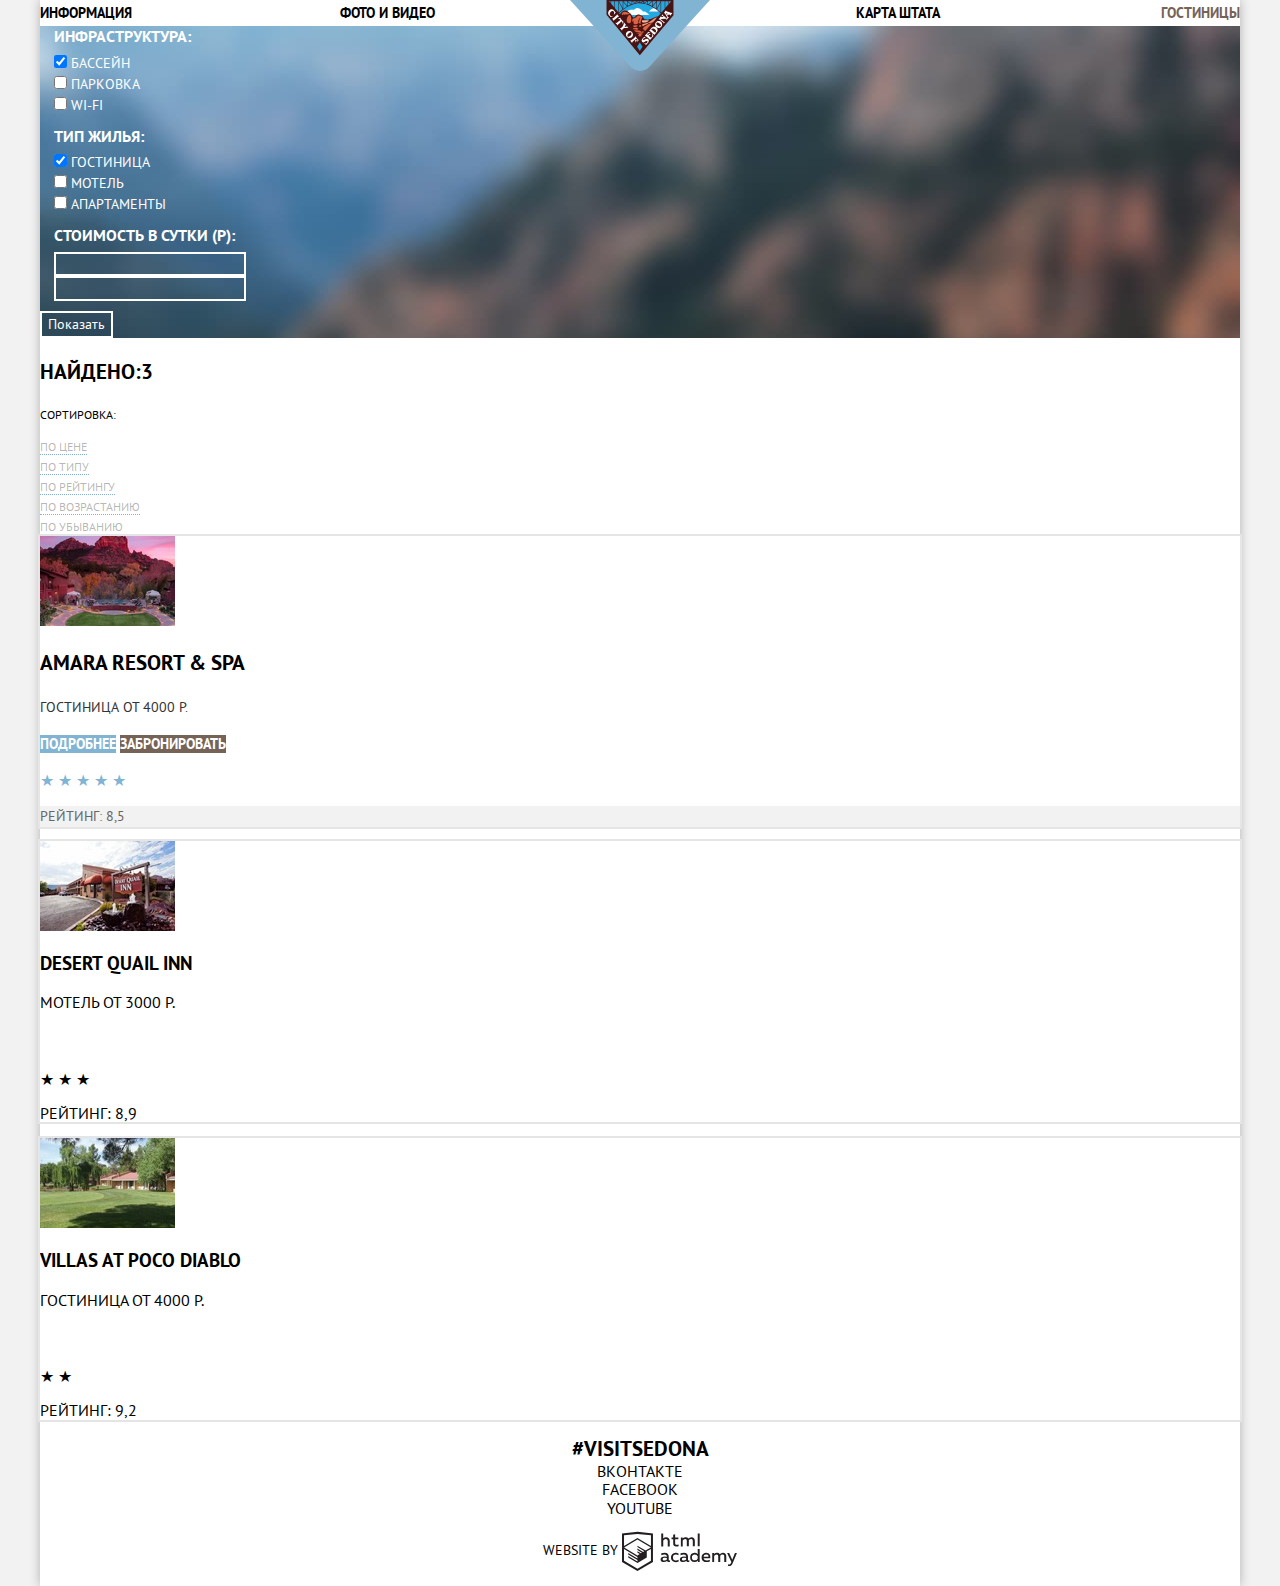
==== catalog.html @ 2f79e9c5 "commit 16 - переработана структура html и css" ====
<!DOCTYPE html>
<html lang="ru">

<head>
  <meta charset="utf-8">
  <link rel="stylesheet" href="css/normalize.css">
  <link rel="stylesheet" href="css/style.css">
  <title>Седона - каталог</title>
</head>

<body class="inner-page">
  <div class="wrapper">
    <header class="main-header container">
      <nav class="main-navigation">
        <a class="main-header-logo" href="index.html">
          <img src="img/logo-sedona.svg" width="140" height="71" alt="Логотип">
        </a>
        <ul class="site-navigation">
          <li><a href="#">Информация</a></li>
          <li><a href="#">Фото и видео</a></li>
          <li><a href="#">Карта штата</a></li>
          <li class="navigation-current"><a href="catalog.html">Гостиницы</a></li>
        </ul>
      </nav>
    </header>

    <main class="main-content container">
      <h1  class="visually-hidden">Поиск жилья в Седоне</h1>
      <section class="section-filter">
        <h2  class="visually-hidden">Фильтр по типу жилья</h2>
        <form class="hotel-selection-form" action="#" method="get">
          <fieldset>
            <legend>Инфраструктура:</legend>
            <ul>
              <li>
                <input type="checkbox" id="pool" name="pool" checked>
                <label for="pool">Бассейн</label>
              </li>
              <li>
                <input type="checkbox" id="parking" name="parking">
                <label for="parking">Парковка</label>
              </li>
              <li>
                <input type="checkbox" id="wifi" name="wifi">
                <label for="wifi">Wi-Fi</label>
              </li>
            </ul>
          </fieldset>
          <fieldset>
            <legend>Тип жилья:</legend>
            <ul>
              <li>
                <label for="hotel">
              <input type="checkbox" id="hotel" name="hotel" checked>
              Гостиница
            </label>
              </li>
              <li>
                <label for="motel">
              <input type="checkbox" id="motel" name="motel">
              Мотель
            </label>
              </li>
              <li>
                <label for="apartment">
              <input type="checkbox" id="apartment" name="apartment">
              Апартаменты
            </label>
              </li>
            </ul>
          </fieldset>
          <fieldset>
            <legend>Стоимость в сутки (Р):</legend>
            <!-- Ввод диапазона значений -->
            <!-- <input type="range" name="points" min="0" max="10" step="1" > -->
            <ul>
              <li>
                <label class="visually-hidden" for="lower-price">Нижняя цена</label>
                <input type="number" id="lower-price" name="lower-price" min="0" placeholder="">
            </li>
              <li>
                <label class="visually-hidden" for="top-price">Верхняя цена</label>
                <input type="number" id="top-price" name="top-price" min="0" placeholder="">
            </li>
            </ul>
          </fieldset>
          <button class="button button-hotel-selection-form" type="submit">Показать</button>
        </form>
      </section>

      <section class="section-sort">
        <h2 class="visually-hidden">Результат поиска жилья в Седоне</h2>
        <div class="sorting-block">
          <div class="sorting-block__head">
            <p class="sorting-block__title">Найдено:<span class="hotel-amount">3</span></p>
            <p class="sorting-block__subtitle">Сортировка:</p>
          </div>

          <ul class="sorting-block__list">
            <li>
              <a  class="sorting-block__item">По цене</a>
            </li>
            <li>
              <a  class="sorting-block__item" href="#">По типу</a>
            </li>
            <li>
              <a  class="sorting-block__item" href="#">По рейтингу</a>
            </li>
            <li>
              <a  class="sorting-block__item" href="#">По возрастанию</a>
            </li>
            <li>
              <a  class="sorting-block__item" href="#">По убыванию</a>
            </li>
          </ul>
        </div>

        <ul class="result-list">
          <li class="result-list__item">

            <img class="shelter-photo" src="img/hotel-1.jpg" alt="Фото гостиницы Amara Resort & Spa" width="135" height="90" >

            <div class="shelter-description">
              <h3 class="shelter-description__title">Amara Resort & Spa</h3>
              <p>
                <span class="shelter-description__type">Гостиница</span>
                <span class="shelter-description__price">От 4000 Р.</span>
              </p>
              <div class="action-button">
                <a class="button action-button__details" href="#">Подробнее</a>
                <a class="button action-button__book" href="#">Забронировать</a>
              </div>
            </div>

            <div class="shelter-rating">
              <p class="shelter-rating__stars">
                <span>&#9733;</span>
                <span>&#9733;</span>
                <span>&#9733;</span>
                <span>&#9733;</span>
                <span>&#9733;</span>
              </p>
              <p class="shelter-rating__text">Рейтинг: 8,5</p>
            </div>
          </li>

          <li class="result-list__item">
            <img src="img/hotel-2.jpg" alt="Фото мотеля Desert Quail Inn" width="135" height="90" >
            <div class="description">
              <h3 class="title">Desert Quail Inn</h3>
              <p class="type-and-price">
                <span class="hotel-type">Мотель</span>
                <span class="hotel-price">От 3000 Р.</span>
              </p>
              <div class="action-button">
                <a class="button button-details" href="#">Подробнее</a>
                <a class="button button-book" href="#">Забронировать</a>
              </div>
            </div>
            <div class="stars-and-rating">
              <p class="stars">
                <span>&#9733;</span>
                <span>&#9733;</span>
                <span>&#9733;</span>
              </p>
              <p class="rating">Рейтинг: 8,9</p>
            </div>
          </li>
          <li class="result-list__item">
            <img src="img/hotel-3.jpg" alt="Фото апартаментов Villas at Poco Diablo" width="135" height="90" >
            <div class="description">
              <h3 class="title">Villas at Poco Diablo</h3>
              <p class="type-and-price">
                <span class="hotel-type">Гостиница</span>
                <span class="hotel-price">От 4000 Р.</span>
              </p>
              <div class="action-button">
                <a class="button button-details" href="#">Подробнее</a>
                <a class="button button-book" href="#">Забронировать</a>
              </div>
            </div>
            <div class="stars-and-rating">
              <p class="stars">
                <span>&#9733;</span>
                <span>&#9733;</span>
              </p>
              <p class="rating">Рейтинг: 9,2</p>
            </div>
          </li>
        </ul>
      </section>
    </main>

    <footer class="main-footer container">
      <a class="main-footer__link" href="#">#VISITSEDONA</a>
      <ul class="main-footer__social social">
        <li><a class="social__button" href="#">Вконтакте</a></li>
        <li><a class="social__button" href="#">Facebook</a></li>
        <li><a class="social__button" href="#">YouTube</a></li>
      </ul>
      <p class="main-footer__copyright">Website by
        <a href="https://htmlacademy.ru/intensive/htmlcss">
        <img src="img/logo-htmlacademy.svg" width="115" height="41" alt="HTML Academy">
      </a>
      </p>
    </footer>
  </div>
</body>

</html>
---- css/style.css ----
/* pt-sans-regular - latin_cyrillic */
@font-face {
  font-family: "PT Sans";
  font-style: normal;
  font-weight: 400;
  src: local("PT Sans"),
    local("PTSans-Regular"),
    url("../fonts/ptsans.woff2") format("woff2"),
    /* Chrome 26+, Opera 23+, Firefox 39+ */
    url("../fonts/ptsans.woff") format("woff");
  /* Chrome 6+, Firefox 3.6+, IE 9+, Safari 5.1+ */
}

/* pt-sans-700 - latin_cyrillic */
@font-face {
  font-family: "PT Sans";
  font-style: normal;
  font-weight: 700;
  src: local("PT Sans Bold"),
    local("PTSans-Bold"),
    url("../fonts/ptsansbold.woff2") format("woff2"),
    /* Chrome 26+, Opera 23+, Firefox 39+ */
    url("../fonts/ptsansbold.woff") format("woff");
  /* Chrome 6+, Firefox 3.6+, IE 9+, Safari 5.1+ */
}

.visually-hidden {
  position: absolute;
  white-space: nowrap;
  width: 1px;
  height: 1px;
  overflow: hidden;
  border: 0;
  padding: 0;
  clip: rect(0 0 0 0);
  clip-path: inset(50%);
  margin: -1px;
}

html {
  box-sizing: border-box;
}

*,
*::before,
*::after {
  box-sizing: inherit;
}

body {
  margin: 0;
  padding: 0;
  overflow: auto;

  font-family: "PT Sans", "Arial", sans-serif;
  font-weight: 400;
  color: #000000;
  text-transform: uppercase;

  background: #f2f2f2;
}

img {
  max-width: 100%;
}

a {
  text-decoration: none;
}

.button {
  font-size: 21px;
  line-height: 26px;
  font-weight: 700;
  color: #ffffff;

  border: none;
  vertical-align: middle;
}

.button-open-form {
  background-color: #766357;
}

.button-open-form:hover,
.button-open-form:focus {
  background-color: #604e43;
  cursor: pointer;
}

.button-open-form:active {
  background-color: #503e33;
  color: rgba(255, 255, 255, 0.3);
}

.button-search-form {
  background-color: #81b3d2;
}

.button-search-form:hover,
.button-search-form:focus {
  background-color: #669ec0;
  cursor: pointer;
}

.button-search-form:active {
  background-color: #5496bd;
  color: rgba(255, 255, 255, 0.3);
}

.button-hotel-selection-form {
  font-size: 14px;
  line-height: 21px;
  font-weight: 400;

  background-color: transparent;
  border: 2px solid #ffffff;
}

.button-hotel-selection-form:hover,
.button-hotel-selection-form:focus {
  color: #000000;
  background-color: #ffffff;
  cursor: pointer;
}

.button-hotel-selection-form:active {
  background-color: rgba(255, 255, 255, 0.3);
  color: rgba(0, 0, 0, 0.3);
}

.main-navigation {
  font-size: 14px;
  line-height: 26px;
  font-weight: 700;

  background: #ffffff;
}

.site-navigation {
  margin: 0;
  padding: 0;

  list-style: none;
}

.site-navigation a {
  font-weight: 700;
  color: #000000;
}

.site-navigation a:hover,
.site-navigation a:focus {
  color: #81b3d2;
}

.site-navigation a:active {
  color: rgba(0, 0, 0, 0.3);
}

.site-navigation li:nth-of-type(-n+2) {
  text-align: left;
}

.site-navigation li:nth-of-type(n+3) {
  text-align: right;
}

.site-navigation .navigation-current a {
  color: #766357;
}

.main-header-banner {
  background: #81b3d2;
  background-image: url("../img/sedona-banner_bg.jpg");
  background-position: center top;
  background-repeat: no-repeat;
  background-size: cover;
}

/* .main-header {
  background: #81b3d2;
  background-image: url("../img/sedona-banner_bg.jpg");
  background-position: center;
  background-repeat: no-repeat;
  background-size: cover;
} */

.advantages-intro {
  line-height: 26px;
  text-align: center;
}

.advantages-intro__slogan {
  font-size: 21px;
  font-weight: 700;
}

.advantages-intro__consideration {
  font-size: 14px;
  font-weight: 400;
  color: #333333;
}

.advantages-wrap {
  color: #ffffff;
  /* temp */
  background-color: #81b3d2;
}

.advantages__item {
  text-align: center;
  line-height: 21px;
  background-color: transparent;
}

.advantages__item--back {
  background-color: #81b3d2;
}

.advantages__title {
  font-size: 21px;
  /* line-height: 21px; */
  font-weight: 700;
  color: inherit;
}

.advantages__description,
.advantages__num {
  font-size: 14px;
  /* line-height: 21px; */
  font-weight: 400;
  color: inherit;
}

.advantages-list {
  margin: 0;
  padding: 0;

  list-style: none;

  background-color: #eeeeee;
}

/* .advantages-list li {
  background-color: #eeeeee;
} */

.attraction-list {
  margin: 0;
  padding: 0;

  list-style: none;

  background-color: #ffffff;
}

/* .attraction-list li {
  background-color: #ffffff;
} */

.advantages-list .advantages__num,
.advantages-list .advantages__description {
  color: #333333;
}

.attraction__item {
  line-height: 21px;
  text-align: center;
}

.attraction__icon {
  display: inline-block;
  width: 75px;
  height: 75px;
  /* background-color: #5496bd; */
  background-repeat: no-repeat;
  background-size: contain;
}

.attraction__icon--back1 {
  background-image: url("../img/icon-1.svg");
}

.attraction__icon--back2 {
  background-image: url("../img/icon-2.svg");
}

.attraction__icon--back3 {
  background-image: url("../img/icon-3.svg");
}

.attraction__title {
  font-size: 21;
  font-weight: 700;
  color: #000000;
}

.attraction__description {
  font-size: 14px;
  font-weight: 400;
  color: #333333;
}

.hotel-searching {
  text-align: center;
  background-color: #ffffff;
}

.hotel-searching__title {
  font-size: 30px;
  line-height: 36px;
  font-weight: 700;
}

.hotel-searching__description {
  font-size: 14px;
  line-height: 24px;
  font-weight: 400;
  color: #333333;
}

.map {
  background-image: url("../img/map.jpg");
  background-size: cover;
  background-repeat: no-repeat;
  background-position: center;
}

.main-footer {
  text-align: center;
  background-color: rgba(255, 255, 255, 0.5);
}

.social {
  margin: 0;
  padding: 0;

  list-style: none;
}

.main-footer__link {
  font-size: 21px;
  font-weight: 700;
  line-height: 26px;

  color: #000000;
}

.main-footer__link:hover,
.main-footer__link:focus {
  text-decoration: underline;
}

.main-footer__link:visited {
  text-decoration: none;
}

.social__button:hover,
.social__button:focus {
  text-decoration: underline;
}

.social__button:visited {
  text-decoration: none;
}

.social__button {
  color: #000000;
}

.main-footer__copyright {
  font-size: 14px;
  line-height: 26px;
  font-weight: 400;
}

.main-footer__copyright img {
  vertical-align: middle;
}


.search-form {
  font-size: 14px;
  line-height: 26px;
  font-weight: 700;

  background-color: #ffffff;
}

.search-form__list {
  margin: 0;
  padding: 0;

  list-style: none;
}

.search-form fieldset {
  border: none;
}

.search-form input {
  background-color: #f2f2f2;
  border: none;
}

.search-form input:hover,
.search-form input:focus {
  background-color: #ebebeb;
}

.search-form input:focus {
  background-color: #ffffff;
  outline-color: #e5e5e5;
}

.section-filter {
  background-color: #3d729c;
  background-image: url("../img/section-filter_bg.jpg");
  background-position: center;
  background-repeat: no-repeat;
  background-size: cover;
}

.section-filter fieldset {
  border: none;
}

.section-filter ul {
  margin: 0;
  padding: 0;
  list-style: none;
}

.section-filter legend {
  font-size: 16px;
  line-height: 21px;
  font-weight: 700;
  color: #ffffff;
}

.section-filter label {
  font-size: 14px;
  line-height: 21px;
  font-weight: 400;
  color: #ffffff;
}

.section-filter input {
  background-color: transparent;
  border: 2px solid #ffffff;
}

.hotel-sorting-form fieldset {
  border: none;
}

.sorting-block__head {
  /* color: #000000; */
}

.sorting-block__title {
  /* Text: Найдено: 3 */
  font-size: 21px;
  line-height: 26px;
  font-weight: 700;
  /* color: #000000; */
}

.sorting-block__subtitle {
  /* Text: Сортировка: */
  font-size: 12px;
  line-height: 18px;
  font-weight: 400;
  /* color: #000000; */
}

.sorting-block__list {
  margin: 0;
  padding: 0;

  list-style: none;
}

.sorting-block__item {
  /* Text: По цене По типу По рейтингу */
  font-size: 12px;
  line-height: 18px;
  font-weight: 400;
  color: rgba(0, 0, 0, 0.3);
  border-bottom: 1px dotted #81b3d2;
}

.sorting-block__item:hover {
  /* Text: По цене По типу По рейтингу */
  /* text-decoration: underline; */
  border-bottom: 1px dotted #81b3d2;
  color: #81b3d2;
}

.sorting-block__item:active {
  /* Text: По цене По типу По рейтингу */
  /* text-decoration: underline; */
  border-bottom: none;
  color: #000000;
}

.result-list {
  margin: 0;
  padding: 0;

  list-style: none;
}

.result-list__item {
  /* border: 1px solid #e5e5e5; */
  outline: 2px solid #e5e5e5;
}

.shelter-description {}

.shelter-description__title {
  font-size: 21px;
  line-height: 26px;
  font-weight: 700;
}

.shelter-description__type,
.shelter-description__price {
  font-size: 14px;
  line-height: 21px;
  font-weight: 400;
  color: #333333;
}


.action-button__details,
.action-button__book {
  font-size: 14px;
  line-height: 21px;
  font-weight: 700;

  color: #ffffff;
}

.action-button__details {
  background-color: #81b3d2;
}

.action-button__book {
  background-color: #766357;
}

.action-button__details:hover,
.action-button__details:focus {
  background-color: #669ec0;
}


.action-button__details:active {
  background-color: #5496bd;
  color: rgba(255, 255, 255, 0.3);
}

.action-button__book:hover,
.action-button__book:focus {
  background-color: #604e43;
}

.action-button__book:active {
  background-color: #503e33;
  color: rgba(255, 255, 255, 0.3);
}

.shelter-rating__stars {
  /* width: 18px;
  height: 18px; */
  color: #81b3d2;
}

.shelter-rating__text {
  font-size: 14px;
  line-height: 21px;
  font-weight: 400;

  color: #666666;
  background-color: #f2f2f2;
}

/* flex box grid */
/* SEDONA layout width  — 1200px */

.wrapper {
  margin: 0 auto;
  max-width: 1200px;

  background-color: #ffffff;
  box-shadow: 0 0 10px #b3b1b1;
}

/* .main-header {
  display: flex;
  flex-direction: column;
} */

.container {
  display: flex;
  flex-direction: column;
}

.main-navigation {
  /* display: flex; */
  position: relative;
}

.main-header-logo {
  position: absolute;
  text-align: center;
  /* margin: 0 auto; */
  left: 0;
  right: 0;
}

.site-navigation {
  display: flex;
  flex-direction: row;
  justify-content: space-between;

  width: 100%;
}

.site-navigation li {
  width: 25%;
}

.main-header-banner {
  display: flex;
  justify-content: center;
  align-items: center;

  width: 1200px;
  height: 510px;
}
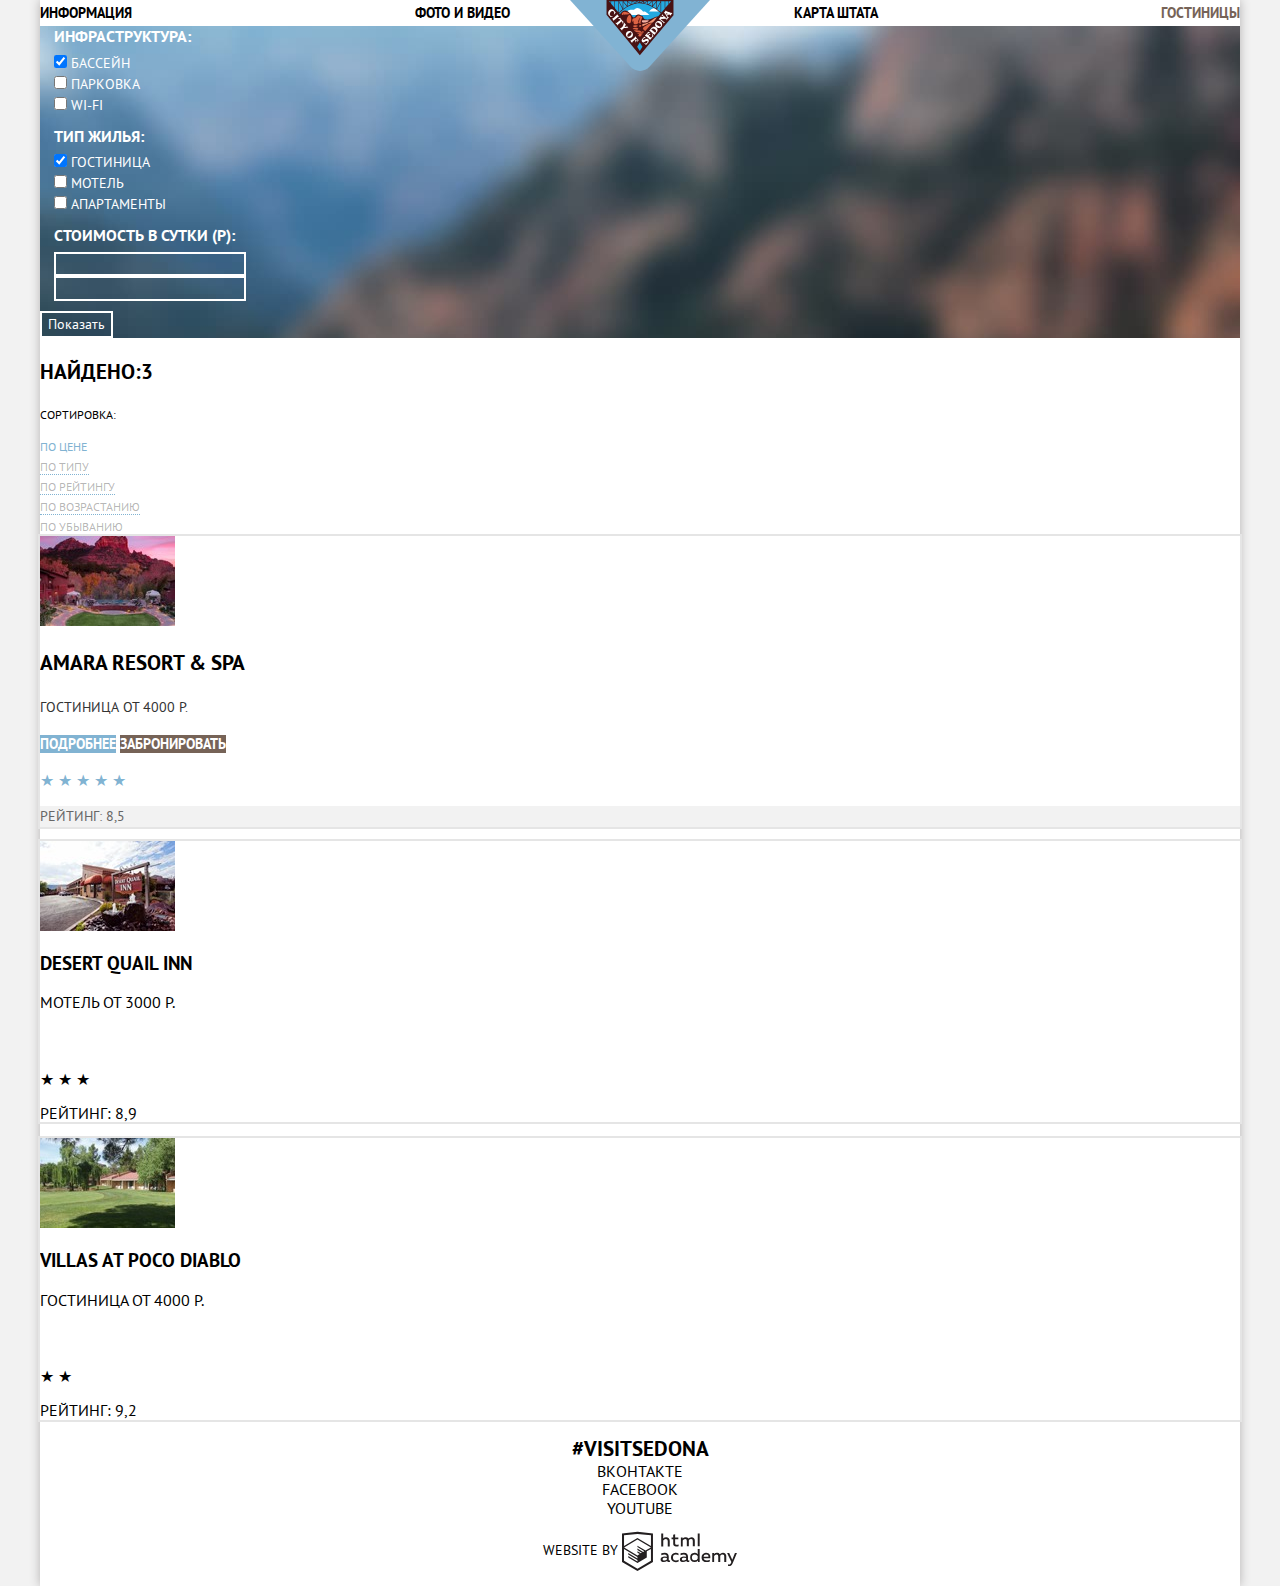
==== commit bc625ebb: "commit 18 - исправления стилизации активной ссылки в блоке сортировки" ====
--- a/catalog.html
+++ b/catalog.html
@@ -98,7 +98,7 @@
 
           <ul class="sorting-block__list">
             <li>
-              <a  class="sorting-block__item">По цене</a>
+              <a  class="sorting-block__item sorting-block__item--active">По цене</a>
             </li>
             <li>
               <a  class="sorting-block__item" href="#">По типу</a>
--- a/css/style.css
+++ b/css/style.css
@@ -158,19 +158,19 @@
   color: rgba(0, 0, 0, 0.3);
 }
 
-.site-navigation li:nth-of-type(-n+2) {
+/* .site-navigation__item:nth-of-type(-n+2) {
   text-align: left;
-}
-
-.site-navigation li:nth-of-type(n+3) {
+} */
+
+/* .site-navigation__item:nth-of-type(n+3) {
   text-align: right;
-}
+} */
 
 .site-navigation .navigation-current a {
   color: #766357;
 }
 
-.main-header-banner {
+.main-header__banner {
   background: #81b3d2;
   background-image: url("../img/sedona-banner_bg.jpg");
   background-position: center top;
@@ -291,13 +291,15 @@
 }
 
 .attraction__title {
-  font-size: 21;
-  font-weight: 700;
+  font-weight: 700;
+  font-size: 21px;
+
   color: #000000;
 }
 
 .attraction__description {
   font-size: 14px;
+  /* font-size: 21px; */
   font-weight: 400;
   color: #333333;
 }
@@ -325,6 +327,10 @@
   background-size: cover;
   background-repeat: no-repeat;
   background-position: center;
+
+  /* temp  */
+  width: 100%;
+  height: 10vh;
 }
 
 .main-footer {
@@ -505,6 +511,14 @@
   color: #000000;
 }
 
+.sorting-block__item--active,
+.sorting-block__item--active:hover,
+.sorting-block__item--active:active {
+  border-bottom: none;
+  color: #81b3d2;
+}
+
+
 .result-list {
   margin: 0;
   padding: 0;
@@ -517,7 +531,7 @@
   outline: 2px solid #e5e5e5;
 }
 
-.shelter-description {}
+/* .shelter-description {} */
 
 .shelter-description__title {
   font-size: 21px;
@@ -626,17 +640,30 @@
   flex-direction: row;
   justify-content: space-between;
 
-  width: 100%;
-}
-
-.site-navigation li {
-  width: 25%;
-}
-
-.main-header-banner {
+  /* width: 100%; */
+}
+
+.site-navigation__item {
   display: flex;
   justify-content: center;
   align-items: center;
+  width: 239px;
+  height: 56px;
+  /* temp  */
+  /* background: #3d729c; */
+}
+
+
+.site-navigation__item:nth-child(2) {
+  margin-right: auto;
+  /* temp  */
+  /* background: #9c3d94; */
+}
+
+.main-header__banner {
+  display: flex;
+  justify-content: center;
+  align-items: center;
 
   width: 1200px;
   height: 510px;
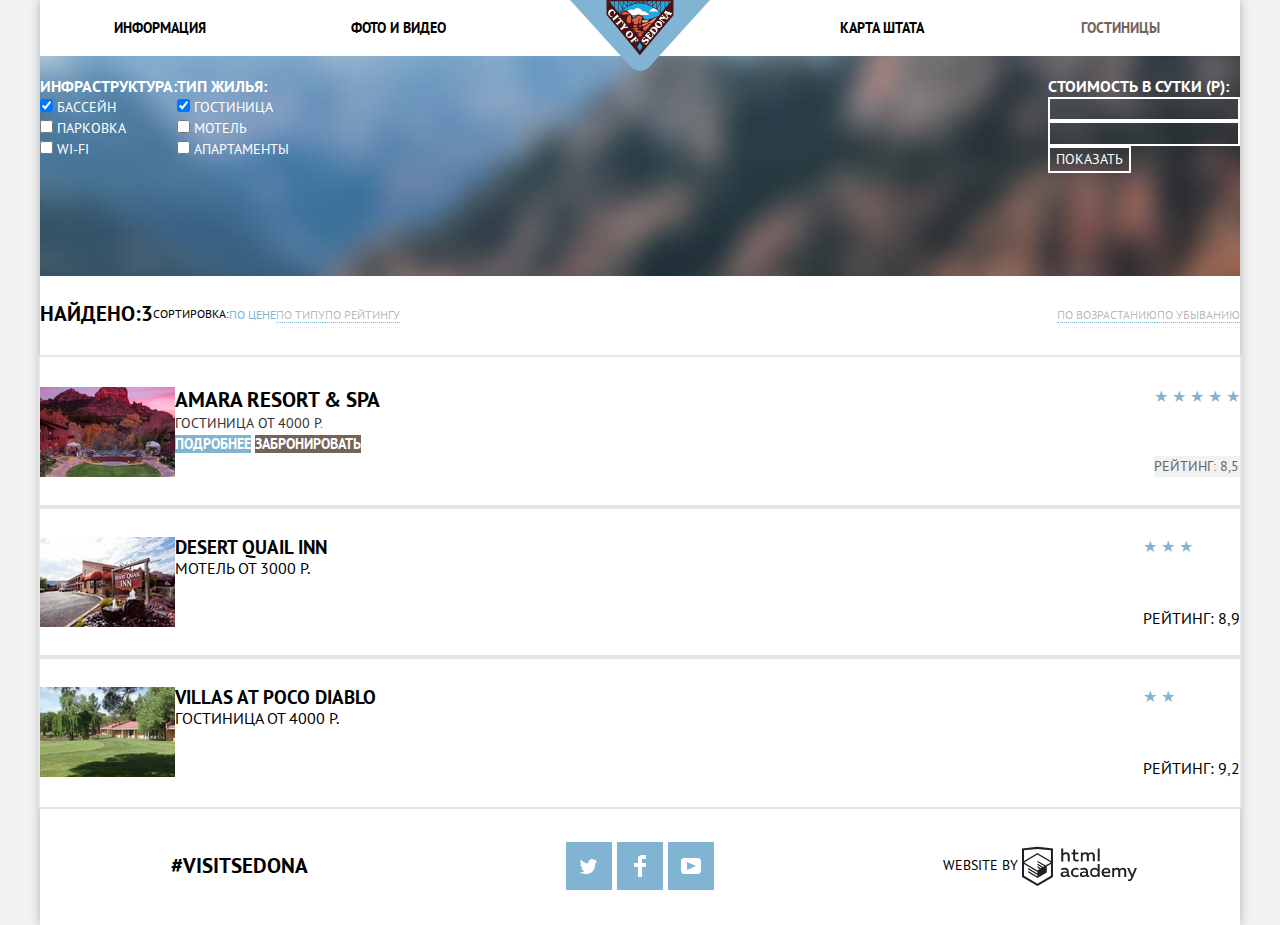
==== commit 13244609: "commit 19 - сделан базовая сетка на флексах" ====
--- a/catalog.html
+++ b/catalog.html
@@ -8,28 +8,33 @@
   <title>Седона - каталог</title>
 </head>
 
+<!-- <li class="navigation-current"><a href="catalog.html">Гостиницы</a></li> -->
+
 <body class="inner-page">
   <div class="wrapper">
+
     <header class="main-header container">
       <nav class="main-navigation">
         <a class="main-header-logo" href="index.html">
-          <img src="img/logo-sedona.svg" width="140" height="71" alt="Логотип">
-        </a>
+            <img src="img/logo-sedona.svg" width="140" height="71" alt="Логотип">
+          </a>
         <ul class="site-navigation">
-          <li><a href="#">Информация</a></li>
-          <li><a href="#">Фото и видео</a></li>
-          <li><a href="#">Карта штата</a></li>
-          <li class="navigation-current"><a href="catalog.html">Гостиницы</a></li>
+          <li class="site-navigation__item"><a href="#">Информация</a></li>
+          <li class="site-navigation__item"><a href="#">Фото и видео</a></li>
+          <li class="site-navigation__item"><a href="#">Карта штата</a></li>
+          <li class="site-navigation__item navigation-current"><a href="catalog.html">Гостиницы</a></li>
         </ul>
       </nav>
     </header>
 
     <main class="main-content container">
       <h1  class="visually-hidden">Поиск жилья в Седоне</h1>
+
       <section class="section-filter">
         <h2  class="visually-hidden">Фильтр по типу жилья</h2>
-        <form class="hotel-selection-form" action="#" method="get">
-          <fieldset>
+
+        <form class="hotel-selection-form selection-form" action="#" method="get">
+          <fieldset class="selection-form__item">
             <legend>Инфраструктура:</legend>
             <ul>
               <li>
@@ -46,7 +51,7 @@
               </li>
             </ul>
           </fieldset>
-          <fieldset>
+          <fieldset class="selection-form__item">
             <legend>Тип жилья:</legend>
             <ul>
               <li>
@@ -69,7 +74,7 @@
               </li>
             </ul>
           </fieldset>
-          <fieldset>
+          <fieldset class="selection-form__item selection-form__item--margin-left">
             <legend>Стоимость в сутки (Р):</legend>
             <!-- Ввод диапазона значений -->
             <!-- <input type="range" name="points" min="0" max="10" step="1" > -->
@@ -83,14 +88,15 @@
                 <input type="number" id="top-price" name="top-price" min="0" placeholder="">
             </li>
             </ul>
+            <button class="button button-hotel-selection-form" type="submit">Показать</button>
           </fieldset>
-          <button class="button button-hotel-selection-form" type="submit">Показать</button>
         </form>
       </section>
 
       <section class="section-sort">
         <h2 class="visually-hidden">Результат поиска жилья в Седоне</h2>
         <div class="sorting-block">
+
           <div class="sorting-block__head">
             <p class="sorting-block__title">Найдено:<span class="hotel-amount">3</span></p>
             <p class="sorting-block__subtitle">Сортировка:</p>
@@ -107,7 +113,7 @@
               <a  class="sorting-block__item" href="#">По рейтингу</a>
             </li>
             <li>
-              <a  class="sorting-block__item" href="#">По возрастанию</a>
+              <a  class="sorting-block__item sorting-block__item--margin-left" href="#">По возрастанию</a>
             </li>
             <li>
               <a  class="sorting-block__item" href="#">По убыванию</a>
@@ -117,7 +123,6 @@
 
         <ul class="result-list">
           <li class="result-list__item">
-
             <img class="shelter-photo" src="img/hotel-1.jpg" alt="Фото гостиницы Amara Resort & Spa" width="135" height="90" >
 
             <div class="shelter-description">
@@ -157,8 +162,8 @@
                 <a class="button button-book" href="#">Забронировать</a>
               </div>
             </div>
-            <div class="stars-and-rating">
-              <p class="stars">
+            <div class="shelter-rating">
+              <p class="shelter-rating__stars">
                 <span>&#9733;</span>
                 <span>&#9733;</span>
                 <span>&#9733;</span>
@@ -179,8 +184,8 @@
                 <a class="button button-book" href="#">Забронировать</a>
               </div>
             </div>
-            <div class="stars-and-rating">
-              <p class="stars">
+            <div class="shelter-rating">
+              <p class="shelter-rating__stars">
                 <span>&#9733;</span>
                 <span>&#9733;</span>
               </p>
@@ -193,11 +198,27 @@
 
     <footer class="main-footer container">
       <a class="main-footer__link" href="#">#VISITSEDONA</a>
+
       <ul class="main-footer__social social">
-        <li><a class="social__button" href="#">Вконтакте</a></li>
-        <li><a class="social__button" href="#">Facebook</a></li>
-        <li><a class="social__button" href="#">YouTube</a></li>
+        <li class="social__item">
+          <a class="social__button" href="#" target="_blank">
+            <span class="visually-hidden">Twitter</span>
+          </a>
+        </li>
+
+        <li class="social__item">
+          <a class="social__button" href="#" target="_blank">
+            <span class="visually-hidden">Facebook</span>
+          </a>
+        </li>
+
+        <li class="social__item">
+          <a class="social__button" href="#" target="_blank">
+            <span class="visually-hidden">YouTube</span>
+          </a>
+        </li>
       </ul>
+
       <p class="main-footer__copyright">Website by
         <a href="https://htmlacademy.ru/intensive/htmlcss">
         <img src="img/logo-htmlacademy.svg" width="115" height="41" alt="HTML Academy">
--- a/css/style.css
+++ b/css/style.css
@@ -22,6 +22,10 @@
     /* Chrome 26+, Opera 23+, Firefox 39+ */
     url("../fonts/ptsansbold.woff") format("woff");
   /* Chrome 6+, Firefox 3.6+, IE 9+, Safari 5.1+ */
+}
+
+html {
+  box-sizing: border-box;
 }
 
 .visually-hidden {
@@ -32,14 +36,12 @@
   overflow: hidden;
   border: 0;
   padding: 0;
-  clip: rect(0 0 0 0);
+  clip: rect(0, 0, 0, 0);
   clip-path: inset(50%);
   margin: -1px;
 }
 
-html {
-  box-sizing: border-box;
-}
+
 
 *,
 *::before,
@@ -73,9 +75,10 @@
   line-height: 26px;
   font-weight: 700;
   color: #ffffff;
+  text-transform: uppercase;
 
   border: none;
-  vertical-align: middle;
+  /* vertical-align: middle; */
 }
 
 .button-open-form {
@@ -202,25 +205,22 @@
   color: #333333;
 }
 
-.advantages-wrap {
+/* 1 advantages-wrap advantages__item-box */
+/* 2 advantages__item advantages__item-description */
+/* 3 advantages__item  */
+
+.advantages__item {
   color: #ffffff;
-  /* temp */
-  background-color: #81b3d2;
-}
-
-.advantages__item {
+}
+
+.advantages__item-description {
   text-align: center;
   line-height: 21px;
-  background-color: transparent;
-}
-
-.advantages__item--back {
   background-color: #81b3d2;
 }
 
 .advantages__title {
   font-size: 21px;
-  /* line-height: 21px; */
   font-weight: 700;
   color: inherit;
 }
@@ -228,12 +228,11 @@
 .advantages__description,
 .advantages__num {
   font-size: 14px;
-  /* line-height: 21px; */
   font-weight: 400;
   color: inherit;
 }
 
-.advantages-list {
+.advantages__list {
   margin: 0;
   padding: 0;
 
@@ -242,11 +241,11 @@
   background-color: #eeeeee;
 }
 
-/* .advantages-list li {
+/* .advantages__list li {
   background-color: #eeeeee;
 } */
 
-.attraction-list {
+.attraction__list {
   margin: 0;
   padding: 0;
 
@@ -255,12 +254,12 @@
   background-color: #ffffff;
 }
 
-/* .attraction-list li {
+/* .attraction__list li {
   background-color: #ffffff;
 } */
 
-.advantages-list .advantages__num,
-.advantages-list .advantages__description {
+.advantages__list .advantages__num,
+.advantages__list .advantages__description {
   color: #333333;
 }
 
@@ -273,7 +272,7 @@
   display: inline-block;
   width: 75px;
   height: 75px;
-  /* background-color: #5496bd; */
+  background-position: center;
   background-repeat: no-repeat;
   background-size: contain;
 }
@@ -323,14 +322,17 @@
 }
 
 .map {
+  position: relative;
+
   background-image: url("../img/map.jpg");
   background-size: cover;
   background-repeat: no-repeat;
   background-position: center;
 
-  /* temp  */
+  /* tmp  */
   width: 100%;
-  height: 10vh;
+  /* height: 590px; */
+  height: 475px;
 }
 
 .main-footer {
@@ -362,19 +364,6 @@
   text-decoration: none;
 }
 
-.social__button:hover,
-.social__button:focus {
-  text-decoration: underline;
-}
-
-.social__button:visited {
-  text-decoration: none;
-}
-
-.social__button {
-  color: #000000;
-}
-
 .main-footer__copyright {
   font-size: 14px;
   line-height: 26px;
@@ -384,7 +373,6 @@
 .main-footer__copyright img {
   vertical-align: middle;
 }
-
 
 .search-form {
   font-size: 14px;
@@ -617,10 +605,10 @@
   flex-direction: column;
 } */
 
-.container {
+/* .container {
   display: flex;
   flex-direction: column;
-}
+} */
 
 .main-navigation {
   /* display: flex; */
@@ -649,22 +637,324 @@
   align-items: center;
   width: 239px;
   height: 56px;
-  /* temp  */
-  /* background: #3d729c; */
-}
-
+}
 
 .site-navigation__item:nth-child(2) {
   margin-right: auto;
-  /* temp  */
-  /* background: #9c3d94; */
 }
 
 .main-header__banner {
   display: flex;
   justify-content: center;
+  /* align-items: center; */
+  padding-top: 75px;
+  padding-bottom: 80px;
+  width: 1200px;
+  /* height: 510px; */
+}
+
+.advantages {
+  display: flex;
+  flex-direction: column;
   align-items: center;
-
-  width: 1200px;
-  height: 510px;
-}
+}
+
+.advantages-intro {
+  width: 500px;
+  padding-top: 60px;
+}
+
+.advantages-intro__slogan {
+  margin: 0;
+  margin-bottom: 30px;
+  padding: 0;
+}
+
+.advantages-intro__consideration {
+  margin: 0;
+  margin-bottom: 50px;
+  padding: 0;
+}
+
+.advantages__item {
+  width: 100%;
+  /* width: auto; */
+  display: flex;
+  justify-content: space-between;
+  align-items: center;
+}
+
+.advantages__item-description {
+  margin: 0;
+  padding: 0;
+  padding-top: 45px;
+  padding-left: 45px;
+  padding-right: 45px;
+  flex-grow: 1;
+  /* width: 100%; */
+}
+
+.advantages__title {
+  margin: 0;
+  margin-bottom: 25px;
+  padding: 0;
+}
+
+.advantages__num {
+  display: block;
+  margin: 0;
+  margin-bottom: 20px;
+  padding: 0;
+}
+
+.advantages__description {
+  margin: 0;
+  margin-bottom: 60px;
+  padding: 0;
+  /* width: 300px; */
+}
+
+.attraction__list {
+  display: flex;
+  /* justify-content: space-between; */
+  /* justify-content: space-around; */
+  align-items: flex-start;
+  /* width: 100%; */
+}
+
+.attraction__item {
+  margin: 0;
+  padding: 0;
+  padding-top: 55px;
+  padding-left: 45px;
+  padding-right: 45px;
+  width: 400px;
+}
+
+.attraction__icon {
+  margin-bottom: 25px;
+}
+
+.attraction__title {
+  margin: 0;
+  margin-bottom: 25px;
+  padding: 0;
+}
+
+.attraction__description {
+  margin: 0;
+  margin-bottom: 80px;
+  padding: 0;
+}
+
+.advantages__list {
+  display: flex;
+}
+
+.advantages__list .advantages__item-description {
+  width: 400px;
+  background-color: inherit;
+}
+
+.hotel-searching {
+  padding-top: 50px;
+  padding-right: 315px;
+  padding-left: 315px;
+}
+
+.hotel-searching__title {
+  margin: 0;
+  margin-bottom: 25px;
+  padding: 0;
+}
+
+.hotel-searching__description {
+  margin: 0;
+  margin-bottom: 45px;
+  padding: 0;
+}
+
+.button-open-form {
+  width: 100%;
+  margin: 0;
+  padding: 0;
+  padding-top: 30px;
+  padding-bottom: 30px;
+}
+
+.main-footer {
+  display: flex;
+  flex-direction: row;
+  align-items: center;
+  margin: 0;
+  padding: 0;
+  padding-top: 35px;
+  padding-bottom: 35px;
+}
+
+.main-footer__social {
+  display: flex;
+  justify-content: center;
+}
+
+.main-footer__link,
+.main-footer__social,
+.main-footer__copyright {
+  /* margin-left: auto; */
+  width: 33.3333%;
+}
+
+.social__button {
+  display: block;
+  width: 46px;
+  height: 48px;
+  background-position: center;
+  background-repeat: no-repeat;
+  background-color: #81b3d2;
+}
+
+/* .social__button */
+
+
+.social__item:nth-of-type(1) .social__button {
+  background-image: url("../img/twitter.svg");
+}
+
+.social__item:nth-of-type(2) .social__button {
+  background-image: url("../img/facebook.svg");
+}
+
+.social__item:nth-of-type(3) .social__button {
+  background-image: url("../img/youtube.svg");
+}
+
+.social__item:not(:first-of-type) {
+  margin-left: 5px;
+}
+
+.social__button:hover,
+.social__button:focus {
+  background-color: #669ec0;
+}
+
+.social__button:active {
+  background-color: #5496bd;
+  /* tmp */
+  filter: opacity(50%);
+}
+
+.main-footer__copyright {
+  margin: 0;
+  padding: 0;
+}
+
+.main-footer__copyright:hover img,
+.main-footer__copyright:focus img {
+  background-color: #81b3d2;
+}
+
+.main-footer__copyright :active img {
+  background-color: #bdbbbc;
+}
+
+.modal-searching {
+  position: absolute;
+  top: 0;
+  left: 0;
+  right: 0;
+  margin: auto;
+
+  padding-top: 55px;
+  padding-bottom: 55px;
+  padding-left: 55px;
+  padding-right: 55px;
+
+  width: 570px;
+
+  background-color: #ffffff;
+}
+
+.search-form {
+  display: flex;
+  flex-direction: column;
+  align-items: stretch;
+  width: 100%;
+}
+
+.search-form fieldset {
+  margin: 0;
+  padding: 0;
+}
+
+/* catalog */
+
+.hotel-selection-form {
+  display: flex;
+  padding-top: 20px;
+  padding-bottom: 20px;
+  /* justify-content: space-between; */
+  /* justify-content: space-around; */
+  /* tmp */
+  height: 220px;
+}
+
+.selection-form__item {
+  margin: 0;
+  padding: 0;
+}
+
+.selection-form__item--margin-left {
+  margin-left: auto;
+}
+
+.sorting-block {
+  display: flex;
+  /* justify-content: space-between; */
+  padding-top: 25px;
+  padding-bottom: 30px;
+}
+
+.sorting-block__head {
+  display: flex;
+  align-items: center;
+}
+
+.sorting-block__title,
+.sorting-block__subtitle {
+  margin: 0;
+  padding: 0;
+}
+
+.sorting-block__list {
+  display: flex;
+  /* justify-content: space-between; */
+  align-items: center;
+  flex-grow: 1;
+}
+
+
+.sorting-block__list li:nth-last-of-type(2) {
+  margin-left: auto;
+  /* background-color: #3d9c68; */
+}
+
+.result-list__item {
+  display: flex;
+  /* align-items: center; */
+  padding-top: 30px;
+  padding-bottom: 30px;
+}
+
+.result-list p,
+.result-list h3,
+.result-list span {
+  margin: 0;
+  padding: 0;
+}
+
+.shelter-rating {
+  margin-left: auto;
+  display: flex;
+  justify-content: space-between;
+  flex-direction: column;
+}
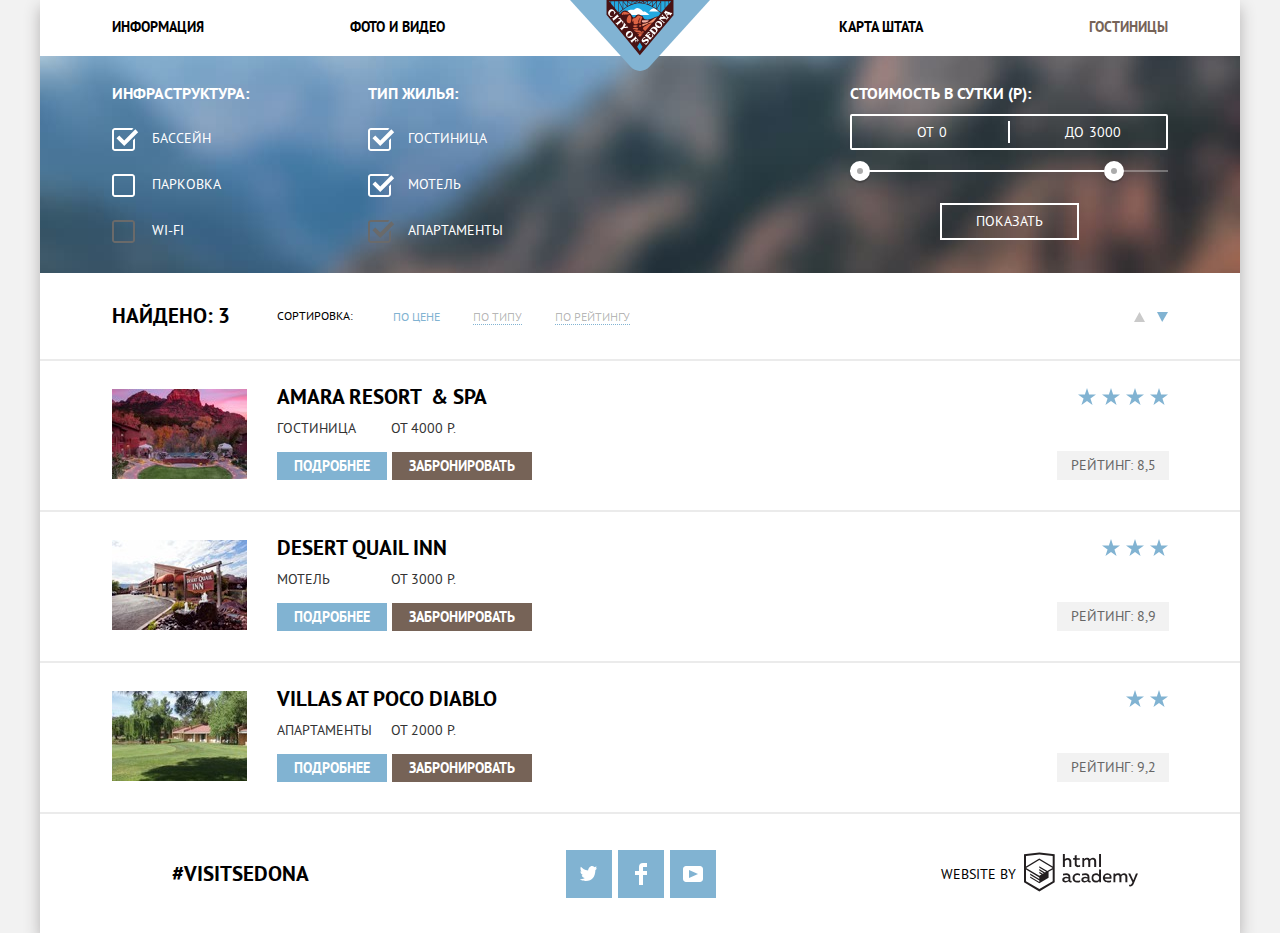
==== commit f4521207: "commit 22 завершена верстка index и catalog для google chrome (без префиксов)" ====
--- a/catalog.html
+++ b/catalog.html
@@ -8,128 +8,165 @@
   <title>Седона - каталог</title>
 </head>
 
-<!-- <li class="navigation-current"><a href="catalog.html">Гостиницы</a></li> -->
-
 <body class="inner-page">
   <div class="wrapper">
-
     <header class="main-header container">
       <nav class="main-navigation">
-        <a class="main-header-logo" href="index.html">
-            <img src="img/logo-sedona.svg" width="140" height="71" alt="Логотип">
-          </a>
-        <ul class="site-navigation">
-          <li class="site-navigation__item"><a href="#">Информация</a></li>
-          <li class="site-navigation__item"><a href="#">Фото и видео</a></li>
-          <li class="site-navigation__item"><a href="#">Карта штата</a></li>
-          <li class="site-navigation__item navigation-current"><a href="catalog.html">Гостиницы</a></li>
-        </ul>
+        <a class="main-header__logo" href="index.html">
+              <img src="img/logo-sedona.svg" width="140" height="71" alt="Логотип">
+            </a>
+        <div class="site-navigation">
+          <ul class="navigation navigation--left">
+            <li class="navigation__item">
+              <a href="#">Информация</a>
+            </li>
+            <li class="navigation__item">
+              <a href="#">Фото&nbsp;и&nbsp;видео</a>
+            </li>
+          </ul>
+          <ul class="navigation navigation--right">
+            <li class="navigation__item">
+              <a href="#">Карта штата</a>
+            </li>
+            <li class="navigation__item navigation__item--current">
+              <a href="catalog.html">Гостиницы</a>
+            </li>
+          </ul>
+        </div>
       </nav>
     </header>
 
     <main class="main-content container">
       <h1  class="visually-hidden">Поиск жилья в Седоне</h1>
-
       <section class="section-filter">
-        <h2  class="visually-hidden">Фильтр по типу жилья</h2>
-
-        <form class="hotel-selection-form selection-form" action="#" method="get">
-          <fieldset class="selection-form__item">
-            <legend>Инфраструктура:</legend>
-            <ul>
-              <li>
-                <input type="checkbox" id="pool" name="pool" checked>
-                <label for="pool">Бассейн</label>
-              </li>
-              <li>
-                <input type="checkbox" id="parking" name="parking">
-                <label for="parking">Парковка</label>
-              </li>
-              <li>
-                <input type="checkbox" id="wifi" name="wifi">
-                <label for="wifi">Wi-Fi</label>
+        <h2 class="visually-hidden">Фильтр по типу жилья</h2>
+        <form class="selection-form" action="#" method="get">
+          <fieldset class="selection-form__set checkbox-set">
+            <legend class="selection-form__title">Инфраструктура:</legend>
+            <ul class="selection-form__list">
+              <li class="selection-form__item">
+                <label for="pool">
+                  <input  class="visually-hidden" type="checkbox" id="pool" name="pool" checked>
+                  <span class="check__box"></span>
+                  Бассейн
+                </label>
+              </li>
+              <li class="selection-form__item">
+                <label for="parking">
+                  <input  class="visually-hidden" type="checkbox" id="parking" name="parking">
+                  <span class="check__box"></span>
+                  Парковка
+                </label>
+              </li>
+              <li class="selection-form__item">
+                <label for="wifi">
+                  <input  class="visually-hidden" type="checkbox" id="wifi" name="wifi" disabled>
+                  <span class="check__box"></span>
+                  Wi-Fi
+                </label>
               </li>
             </ul>
           </fieldset>
-          <fieldset class="selection-form__item">
-            <legend>Тип жилья:</legend>
-            <ul>
-              <li>
+          <fieldset class="selection-form__set checkbox-set">
+            <legend class="selection-form__title">Тип жилья:</legend>
+            <ul class="selection-form__list">
+              <li class="selection-form__item">
                 <label for="hotel">
-              <input type="checkbox" id="hotel" name="hotel" checked>
-              Гостиница
-            </label>
-              </li>
-              <li>
+                  <input  class="visually-hidden" type="checkbox" id="hotel" name="hotel" checked>
+                  <span class="check__box"></span>
+                  Гостиница
+                </label>
+              </li>
+              <li class="selection-form__item">
                 <label for="motel">
-              <input type="checkbox" id="motel" name="motel">
-              Мотель
-            </label>
-              </li>
-              <li>
+                  <input  class="visually-hidden" type="checkbox" id="motel" name="motel" checked>
+                  <span class="check__box"></span>
+                  Мотель
+                </label>
+              </li>
+              <li class="selection-form__item">
                 <label for="apartment">
-              <input type="checkbox" id="apartment" name="apartment">
-              Апартаменты
-            </label>
+                  <input  class="visually-hidden" type="checkbox" id="apartment" name="apartment" checked disabled>
+                  <span class="check__box"></span>
+                  Апартаменты
+                </label>
               </li>
             </ul>
           </fieldset>
-          <fieldset class="selection-form__item selection-form__item--margin-left">
-            <legend>Стоимость в сутки (Р):</legend>
-            <!-- Ввод диапазона значений -->
-            <!-- <input type="range" name="points" min="0" max="10" step="1" > -->
-            <ul>
-              <li>
-                <label class="visually-hidden" for="lower-price">Нижняя цена</label>
-                <input type="number" id="lower-price" name="lower-price" min="0" placeholder="">
-            </li>
-              <li>
-                <label class="visually-hidden" for="top-price">Верхняя цена</label>
-                <input type="number" id="top-price" name="top-price" min="0" placeholder="">
-            </li>
-            </ul>
-            <button class="button button-hotel-selection-form" type="submit">Показать</button>
+          <fieldset class="selection-form__set range-set">
+            <legend class="selection-form__title range-set__title">Стоимость в сутки (Р):</legend>
+
+            <div class="price-controls">
+              <label class="min-price">от</label>
+              <input type="text" name="min-price" value="0">
+              <label class="max-price">до</label>
+              <input type="text" name="max-price" value="3000">
+            </div>
+              <div class="range-controls">
+                <div class="scale">
+                  <div class="bar">
+                    <div class="range-toggle range-toggle-min">
+                    </div>
+                    <div class="range-toggle range-toggle-max">
+                    </div>
+                  </div>
+                </div>
+              </div>
+
+              <button class="button selection-form__button" type="submit">Показать</button>
           </fieldset>
         </form>
       </section>
 
       <section class="section-sort">
         <h2 class="visually-hidden">Результат поиска жилья в Седоне</h2>
-        <div class="sorting-block">
-
-          <div class="sorting-block__head">
-            <p class="sorting-block__title">Найдено:<span class="hotel-amount">3</span></p>
-            <p class="sorting-block__subtitle">Сортировка:</p>
+        <div class="sorting-block sorting">
+          <div class="sorting__head">
+            <p class="sorting__title">Найдено:&nbsp;<span class="hotel-amount">3</span></p>
+            <p class="sorting__subtitle">Сортировка:</p>
           </div>
 
-          <ul class="sorting-block__list">
-            <li>
-              <a  class="sorting-block__item sorting-block__item--active">По цене</a>
-            </li>
-            <li>
-              <a  class="sorting-block__item" href="#">По типу</a>
-            </li>
-            <li>
-              <a  class="sorting-block__item" href="#">По рейтингу</a>
-            </li>
-            <li>
-              <a  class="sorting-block__item sorting-block__item--margin-left" href="#">По возрастанию</a>
-            </li>
-            <li>
-              <a  class="sorting-block__item" href="#">По убыванию</a>
+          <ul class="sorting__list">
+            <li>
+              <a class="sorting__item sorting__item--active">По цене</a>
+            </li>
+            <li>
+              <a class="sorting__item" href="#">По типу</a>
+            </li>
+            <li>
+              <a class="sorting__item" href="#">По рейтингу</a>
+            </li>
+          </ul>
+          <ul class="sorting__list direction__list">
+            <li>
+              <a class="direction__item" href="#">
+                <span class="visually-hidden">По возрастанию</span>
+                <svg xmlns="http://www.w3.org/2000/svg" width="11" height="10" viewbox="0 0 11 10"><path fill="#231f20" d="M5.5 0L0 10h11z"/>
+                </svg>
+              </a>
+            </li>
+
+            <li>
+              <a class="direction__item direction__item--active" href="#">
+                <span class="visually-hidden">По убыванию</span>
+                <svg xmlns="http://www.w3.org/2000/svg" width="11" height="10" viewbox="0 0 11 10"><path fill="#231F20" d="M5.20 10L0 0h11"/></svg>
+              </a>
             </li>
           </ul>
         </div>
 
         <ul class="result-list">
           <li class="result-list__item">
-            <img class="shelter-photo" src="img/hotel-1.jpg" alt="Фото гостиницы Amara Resort & Spa" width="135" height="90" >
-
+            <img src="img/hotel-1.jpg" alt="Фото гостиницы Amara Resort & Spa" width="135" height="95" >
             <div class="shelter-description">
-              <h3 class="shelter-description__title">Amara Resort & Spa</h3>
-              <p>
-                <span class="shelter-description__type">Гостиница</span>
-                <span class="shelter-description__price">От 4000 Р.</span>
+              <h3 class="shelter-description__title">
+                <a href="">
+                  Amara&nbsp;Resort&nbsp;&nbsp;&&nbsp;Spa
+                </a>
+              </h3>
+              <p class="shelter-description__info shelter-info">
+                <span class="shelter-info__type">Гостиница</span>
+                <span class="shelter-info__price">От 4000 Р.</span>
               </p>
               <div class="action-button">
                 <a class="button action-button__details" href="#">Подробнее</a>
@@ -138,93 +175,120 @@
             </div>
 
             <div class="shelter-rating">
-              <p class="shelter-rating__stars">
-                <span>&#9733;</span>
-                <span>&#9733;</span>
-                <span>&#9733;</span>
-                <span>&#9733;</span>
-                <span>&#9733;</span>
-              </p>
+              <div class="shelter-rating__stars">
+                <span></span>
+                <span></span>
+                <span></span>
+                <span></span>
+                <!-- <span></span> -->
+              </div>
               <p class="shelter-rating__text">Рейтинг: 8,5</p>
             </div>
           </li>
 
           <li class="result-list__item">
-            <img src="img/hotel-2.jpg" alt="Фото мотеля Desert Quail Inn" width="135" height="90" >
-            <div class="description">
-              <h3 class="title">Desert Quail Inn</h3>
-              <p class="type-and-price">
-                <span class="hotel-type">Мотель</span>
-                <span class="hotel-price">От 3000 Р.</span>
+            <img src="img/hotel-2.jpg" alt="Фото мотеля Desert Quail Inn" width="135" height="95" >
+            <div class="shelter-description">
+              <h3 class="shelter-description__title">
+                    <a href="">
+                        Desert&nbsp;Quail&nbsp;Inn
+                    </a>
+                  </h3>
+              <p class="shelter-description__info shelter-info">
+                <span class="shelter-info__type">Мотель</span>
+                <span class="shelter-info__price">От 3000 Р.</span>
               </p>
               <div class="action-button">
-                <a class="button button-details" href="#">Подробнее</a>
-                <a class="button button-book" href="#">Забронировать</a>
-              </div>
-            </div>
+                <a class="button action-button__details" href="#">Подробнее</a>
+                <a class="button action-button__book" href="#">Забронировать</a>
+              </div>
+            </div>
+
             <div class="shelter-rating">
-              <p class="shelter-rating__stars">
-                <span>&#9733;</span>
-                <span>&#9733;</span>
-                <span>&#9733;</span>
-              </p>
-              <p class="rating">Рейтинг: 8,9</p>
-            </div>
-          </li>
+              <div class="shelter-rating__stars">
+                <span></span>
+                <span></span>
+                <span></span>
+                <!-- <span></span> -->
+                <!-- <span></span> -->
+              </div>
+              <p class="shelter-rating__text">Рейтинг: 8,9</p>
+            </div>
+          </li>
+
           <li class="result-list__item">
-            <img src="img/hotel-3.jpg" alt="Фото апартаментов Villas at Poco Diablo" width="135" height="90" >
-            <div class="description">
-              <h3 class="title">Villas at Poco Diablo</h3>
-              <p class="type-and-price">
-                <span class="hotel-type">Гостиница</span>
-                <span class="hotel-price">От 4000 Р.</span>
+            <img src="img/hotel-3.jpg" alt="Фото мотеля Desert Quail Inn" width="135" height="95" >
+            <div class="shelter-description">
+              <h3 class="shelter-description__title">
+                    <a href="">
+                        Villas&nbsp;at&nbsp;Poco&nbsp;Diablo
+                    </a>
+                  </h3>
+              <p class="shelter-description__info shelter-info">
+                <span class="shelter-info__type">Апартаменты</span>
+                <span class="shelter-info__price">От 2000 Р.</span>
               </p>
               <div class="action-button">
-                <a class="button button-details" href="#">Подробнее</a>
-                <a class="button button-book" href="#">Забронировать</a>
-              </div>
-            </div>
+                <a class="button action-button__details" href="#">Подробнее</a>
+                <a class="button action-button__book" href="#">Забронировать</a>
+              </div>
+            </div>
+
             <div class="shelter-rating">
-              <p class="shelter-rating__stars">
-                <span>&#9733;</span>
-                <span>&#9733;</span>
-              </p>
-              <p class="rating">Рейтинг: 9,2</p>
-            </div>
-          </li>
+              <div class="shelter-rating__stars">
+                <span></span>
+                <span></span>
+                <!-- <span></span> -->
+                <!-- <span></span> -->
+                <!-- <span></span> -->
+              </div>
+              <p class="shelter-rating__text">Рейтинг: 9,2</p>
+            </div>
+          </li>
+
         </ul>
       </section>
     </main>
-
-    <footer class="main-footer container">
-      <a class="main-footer__link" href="#">#VISITSEDONA</a>
-
-      <ul class="main-footer__social social">
-        <li class="social__item">
-          <a class="social__button" href="#" target="_blank">
-            <span class="visually-hidden">Twitter</span>
-          </a>
-        </li>
-
-        <li class="social__item">
-          <a class="social__button" href="#" target="_blank">
-            <span class="visually-hidden">Facebook</span>
-          </a>
-        </li>
-
-        <li class="social__item">
-          <a class="social__button" href="#" target="_blank">
-            <span class="visually-hidden">YouTube</span>
-          </a>
-        </li>
-      </ul>
-
-      <p class="main-footer__copyright">Website by
-        <a href="https://htmlacademy.ru/intensive/htmlcss">
-        <img src="img/logo-htmlacademy.svg" width="115" height="41" alt="HTML Academy">
-      </a>
-      </p>
-    </footer>
+    <div class="footer-wrapper">
+      <footer class="main-footer container">
+        <div class="main-footer__link link">
+          <a class="link__item" href="#">#VISITSEDONA</a>
+        </div>
+
+        <ul class="main-footer__social social">
+          <li class="social__item">
+            <a class="social__button social__button--twt-icon" href="#" target="_blank">
+                  <span class="visually-hidden">Twitter</span>
+                </a>
+          </li>
+
+          <li class="social__item">
+            <a class="social__button social__button--fb-icon" href="#" target="_blank">
+                  <span class="visually-hidden">Facebook</span>
+                </a>
+          </li>
+          <li class="social__item">
+            <a class="social__button social__button--yt-icon" href="#" target="_blank">
+                  <span class="visually-hidden">YouTube</span>
+                </a>
+          </li>
+        </ul>
+
+        <div class="main-footer__copyright copyright">
+          <p class="copyright__item">
+            <span class="copyright__title">Website by</span>
+            <a class="copyright__link" href="https://htmlacademy.ru/intensive/htmlcss">
+                  <!-- <img class="copyright__img" src="img/logo-htmlacademy.svg" width="115" height="41" alt="HTML Academy"> -->
+                  <svg class="copyright__img" id="Layer_1" data-name="Layer 1" xmlns="http://www.w3.org/2000/svg" width="114" height="40" viewbox="0 0 108.08 36.85"><path d="M44.61,26.88a2,2,0,0,0,.55-0.1v1.33a3.25,3.25,0,0,1-1.18.21,1.67,1.67,0,0,1-1.67-1,4.84,4.84,0,0,1-3.14,1.08c-1.51,0-2.91-.83-2.91-2.55,0-2.13,2-2.79,3.71-2.79a11.08,11.08,0,0,1,2.17.25v-0.3c0-1-.76-1.77-2.19-1.77a7.42,7.42,0,0,0-3,.64v-1.7a10.21,10.21,0,0,1,3.19-.55c2.36,0,3.81,1.12,3.81,3.65v3a0.54,0.54,0,0,0,.49.59h0.17Zm-6.44-1.13A1.35,1.35,0,0,0,39.63,27h0.11a3.39,3.39,0,0,0,2.41-1V24.58a9.72,9.72,0,0,0-1.81-.21c-1,0-2.16.33-2.16,1.38h0Zm12.36-6.11a5,5,0,0,1,2.57.64V22a4.08,4.08,0,0,0-2.3-.7,2.75,2.75,0,1,0,0,5.49,5,5,0,0,0,2.43-.64v1.71a6.27,6.27,0,0,1-2.76.57A4.21,4.21,0,0,1,46,24.51q0-.21,0-0.41a4.32,4.32,0,0,1,4.18-4.46h0.38Zm12.17,7.24a2,2,0,0,0,.55-0.1v1.33a3.25,3.25,0,0,1-1.18.21,1.67,1.67,0,0,1-1.67-1,4.84,4.84,0,0,1-3.14,1.08c-1.51,0-2.91-.83-2.91-2.55,0-2.13,2-2.79,3.71-2.79a11.08,11.08,0,0,1,2.17.25v-0.3c0-1-.76-1.77-2.19-1.77a7.42,7.42,0,0,0-3,.64v-1.7a10.21,10.21,0,0,1,3.19-.55c2.36,0,3.81,1.12,3.81,3.65v3a0.54,0.54,0,0,0,.49.59h0.17Zm-6.44-1.13A1.35,1.35,0,0,0,57.73,27h0.11a3.39,3.39,0,0,0,2.41-1V24.58a9.72,9.72,0,0,0-1.81-.21c-1.06,0-2.16.33-2.16,1.38h0ZM73,16V28.2H71.35V26.88a3.88,3.88,0,0,1-3.19,1.54,4.4,4.4,0,0,1,0-8.78,3.81,3.81,0,0,1,3,1.3V16H73Zm-4.53,5.22a2.76,2.76,0,1,0,0,5.52A2.86,2.86,0,0,0,71.15,25V23A2.91,2.91,0,0,0,68.49,21.27ZM79,19.64c3.31,0,4.46,2.68,3.92,5.09H76.7c0.21,1.5,1.67,2.11,3.19,2.11a6.11,6.11,0,0,0,2.64-.59v1.6a7.14,7.14,0,0,1-3,.57C77,28.42,74.78,27,74.78,24a4.18,4.18,0,0,1,4-4.39H79Zm0.09,1.54a2.28,2.28,0,0,0-2.44,2.1v0.06H81.3A2,2,0,0,0,79.13,21.18Zm5.73,7V19.87h1.65v1a3.81,3.81,0,0,1,2.78-1.27A2.86,2.86,0,0,1,91.89,21a4.12,4.12,0,0,1,2.91-1.33A3.06,3.06,0,0,1,98,23V28.2h-1.9V23.05a1.59,1.59,0,0,0-1.42-1.75H94.42a2.8,2.8,0,0,0-2.07,1.12V28.2h-1.9V23.05A1.59,1.59,0,0,0,89,21.31H88.8a3,3,0,0,0-2.21,1.29v5.63H84.86Zm21.31-8.33h1.9l-3.91,9.46c-0.9,2.17-2.09,2.86-3.35,2.86a4.76,4.76,0,0,1-1.1-.14V30.46a2.86,2.86,0,0,0,.85.12c0.9,0,1.58-.64,2.07-1.9l0.17-.42-4-8.4h2l2.86,6.29ZM38.73,1.46V6.22a3.81,3.81,0,0,1,2.7-1.14,3.25,3.25,0,0,1,3.44,3.4v5.15H43V8.72a1.81,1.81,0,0,0-1.61-2h-0.3a2.93,2.93,0,0,0-2.32,1.39v5.52h-1.9V1.46h1.9ZM49.94,2.31v3h3V6.91h-3v3.81c0,1.1.5,1.46,1.58,1.46a4.49,4.49,0,0,0,1.69-.33v1.6A6.8,6.8,0,0,1,51,13.8a2.55,2.55,0,0,1-2.86-2.74V6.89H46.58V5.26h1.5V2.74Zm5.4,11.31V5.28H57v1A3.81,3.81,0,0,1,59.77,5a2.86,2.86,0,0,1,2.6,1.33A4.12,4.12,0,0,1,65.28,5,3.06,3.06,0,0,1,68.44,8.4v5.21h-1.9V8.46a1.59,1.59,0,0,0-1.42-1.75H64.89a2.8,2.8,0,0,0-2.07,1.12v5.78h-1.9V8.46A1.59,1.59,0,0,0,59.5,6.71H59.27A3,3,0,0,0,57.06,8v5.63H55.34ZM71.17,1.45H73V13.6H71.17V1.45ZM14.71,0H14.55L0,1.54V28.21l14.55,8.66,14.55-8.66V1.54Zm12.5,27.1L14.55,34.64,1.9,27.12V16.18l12.59,7.5V25L5.86,19.9v1.31l8.68,5.21v1.39L5.87,22.65V24l8.68,5.21,8.75-5.24V18.31L27.2,16V27.12Zm0-12.53-3.48,2-1.6,1L14.51,13v1.31L21,18.23H21l-0.14.09-1,.54-5.37-3.2V17l4.24,2.52-1,.67-3.2-1.9v1.31l2.1,1.24L14.5,22.1,2,14.65,14.51,7.11Zm0-1.32L14.49,5.76,1.91,13.25v-10L14.56,1.92,27.21,3.25v10h0Z" transform="translate(0 -0.02)" fill="#231f20"/>
+                  </svg>
+                </a>
+          </p>
+
+        </div>
+      </footer>
+    </div>
+
+
   </div>
 </body>
 
--- a/css/style.css
+++ b/css/style.css
@@ -41,8 +41,6 @@
   margin: -1px;
 }
 
-
-
 *,
 *::before,
 *::after {
@@ -64,6 +62,7 @@
 
 img {
   max-width: 100%;
+  height: auto;
 }
 
 a {
@@ -71,6 +70,9 @@
 }
 
 .button {
+  margin: 0;
+  padding: 0;
+
   font-size: 21px;
   line-height: 26px;
   font-weight: 700;
@@ -81,75 +83,86 @@
   /* vertical-align: middle; */
 }
 
-.button-open-form {
-  background-color: #766357;
-}
-
-.button-open-form:hover,
-.button-open-form:focus {
-  background-color: #604e43;
+.button:hover {
   cursor: pointer;
 }
 
-.button-open-form:active {
-  background-color: #503e33;
-  color: rgba(255, 255, 255, 0.3);
-}
-
-.button-search-form {
-  background-color: #81b3d2;
-}
-
-.button-search-form:hover,
-.button-search-form:focus {
-  background-color: #669ec0;
-  cursor: pointer;
-}
-
-.button-search-form:active {
-  background-color: #5496bd;
-  color: rgba(255, 255, 255, 0.3);
-}
-
-.button-hotel-selection-form {
-  font-size: 14px;
-  line-height: 21px;
-  font-weight: 400;
-
-  background-color: transparent;
-  border: 2px solid #ffffff;
-}
-
-.button-hotel-selection-form:hover,
-.button-hotel-selection-form:focus {
+/* Обертка для центровки и тени по бокам */
+.wrapper {
+  margin: 0 auto;
+  max-width: 1200px;
+
+  background-color: #ffffff;
+  /* box-shadow: 0 0 10px #b3b1b1; */
+  box-shadow: 0 7px 15px #b3b1b1;
+}
+
+/* Селектор container не задействован */
+
+/* ========== main-header */
+.main-navigation {
+  position: relative;
+
+  font-size: 14px;
+  line-height: 26px;
+  font-weight: 700;
+
+  background: #ffffff;
+}
+
+.site-navigation {
+  display: flex;
+  /* justify-content: space-between; */
+}
+
+.navigation {
+  display: flex;
+  flex-wrap: wrap;
+  margin: 0;
+  padding: 0;
+
+  list-style: none;
+  flex-basis: 50%;
+}
+
+.navigation--left {
+  justify-content: flex-start;
+}
+
+.navigation--right {
+  justify-content: flex-end;
+}
+
+.navigation__item {
+  /* width: 220px; */
+  padding: 14px 70px 16px 70px;
+  /* text-align: center; */
+}
+
+/* ========== Подгонка под макет блока навигации==========*/
+.navigation--left .navigation__item:nth-child(1) {
+  margin-left: 2px;
+}
+
+.navigation--left .navigation__item:nth-child(2) {
+  margin-left: 6px;
+}
+
+.navigation--right .navigation__item:nth-child(2) {
+  margin-right: 2px;
+}
+
+.navigation--right .navigation__item:nth-child(1) {
+  margin-right: 26px;
+}
+
+/* ========== */
+
+
+.navigation__item a {
+  font-weight: 700;
   color: #000000;
-  background-color: #ffffff;
-  cursor: pointer;
-}
-
-.button-hotel-selection-form:active {
-  background-color: rgba(255, 255, 255, 0.3);
-  color: rgba(0, 0, 0, 0.3);
-}
-
-.main-navigation {
-  font-size: 14px;
-  line-height: 26px;
-  font-weight: 700;
-
-  background: #ffffff;
-}
-
-.site-navigation {
-  margin: 0;
-  padding: 0;
-
-  list-style: none;
-}
-
-.site-navigation a {
-  font-weight: 700;
-  color: #000000;
+  outline: none;
 }
 
 .site-navigation a:hover,
@@ -161,71 +174,159 @@
   color: rgba(0, 0, 0, 0.3);
 }
 
-/* .site-navigation__item:nth-of-type(-n+2) {
-  text-align: left;
-} */
-
-/* .site-navigation__item:nth-of-type(n+3) {
-  text-align: right;
-} */
-
-.site-navigation .navigation-current a {
+.navigation__item--current a {
   color: #766357;
 }
 
 .main-header__banner {
+  position: relative;
+
+  display: flex;
+  justify-content: center;
+  padding-top: 75px;
+  padding-bottom: 80px;
+  width: 1200px;
+
   background: #81b3d2;
   background-image: url("../img/sedona-banner_bg.jpg");
-  background-position: center top;
+  background-position: center -85px;
   background-repeat: no-repeat;
   background-size: cover;
 }
 
-/* .main-header {
-  background: #81b3d2;
-  background-image: url("../img/sedona-banner_bg.jpg");
-  background-position: center;
-  background-repeat: no-repeat;
-  background-size: cover;
-} */
+.main-header__banner::after {
+  /* display: inline-block; */
+  /* vertical-align: top; */
+
+  position: absolute;
+  content: url("../img/intro-mask.svg");
+  bottom: -5px;
+  left: 0;
+}
+
+.main-header__banner img {
+  width: 459px;
+  height: 353px;
+}
+
+.main-header__logo {
+  position: absolute;
+  z-index: 1;
+  top: 0;
+  left: 0;
+  right: 0;
+  margin: auto;
+  width: 140px;
+  height: 71px;
+  outline: none;
+  /* outline: none; */
+}
+
+.main-header__logo img {
+  width: 140px;
+  height: 71px;
+}
+
+.main-header__logo:hover,
+.main-header__logo:focus {
+  filter: drop-shadow(0 6px 10px #3f9cd6);
+}
+
+.main-header__logo:active {
+  filter: drop-shadow(0 3px 5px #316888);
+}
+
+/* main-header ==========*/
+
+
+/* ========== main-content */
+/* ========== advantages in main-content */
+.advantages {
+  display: flex;
+  flex-direction: column;
+  align-items: center;
+}
 
 .advantages-intro {
+  width: 500px;
+  padding-top: 60px;
+
   line-height: 26px;
   text-align: center;
 }
 
 .advantages-intro__slogan {
+  margin: 0;
+  margin-bottom: 27px;
+  padding: 0;
+
   font-size: 21px;
   font-weight: 700;
 }
 
 .advantages-intro__consideration {
+  margin: 0;
+  margin-bottom: 50px;
+  padding: 0;
+
   font-size: 14px;
   font-weight: 400;
   color: #333333;
 }
 
-/* 1 advantages-wrap advantages__item-box */
-/* 2 advantages__item advantages__item-description */
-/* 3 advantages__item  */
-
 .advantages__item {
+  display: flex;
+  justify-content: space-between;
+  align-items: center;
+  width: 100%;
+
   color: #ffffff;
 }
 
+.advantages__item img {
+  width: 800px;
+  height: 256px;
+}
+
 .advantages__item-description {
+  margin: 0;
+  padding: 0;
+  padding-top: 48px;
+  padding-left: 45px;
+  padding-right: 45px;
+  flex-grow: 1;
+  /* width: 100%; */
+
   text-align: center;
   line-height: 21px;
   background-color: #81b3d2;
 }
 
 .advantages__title {
+  margin: 0;
+  margin-bottom: 24px;
+  padding: 0;
+
   font-size: 21px;
   font-weight: 700;
   color: inherit;
 }
 
-.advantages__description,
+.advantages__num {
+  display: block;
+  margin: 0;
+  margin-bottom: 21px;
+  padding: 0;
+}
+
+.advantages__text {
+  margin: 0;
+  margin-bottom: 60px;
+  padding: 0;
+  /* width: 300px; */
+}
+
+.advantages__text,
 .advantages__num {
   font-size: 14px;
   font-weight: 400;
@@ -233,6 +334,7 @@
 }
 
 .advantages__list {
+  display: flex;
   margin: 0;
   padding: 0;
 
@@ -241,11 +343,19 @@
   background-color: #eeeeee;
 }
 
-/* .advantages__list li {
-  background-color: #eeeeee;
-} */
+.advantages__list .advantages__num,
+.advantages__list .advantages__text {
+  color: #333333;
+}
+
+.advantages__list .advantages__item-description {
+  width: 400px;
+  background-color: inherit;
+}
 
 .attraction__list {
+  display: flex;
+  align-items: flex-start;
   margin: 0;
   padding: 0;
 
@@ -254,22 +364,23 @@
   background-color: #ffffff;
 }
 
-/* .attraction__list li {
-  background-color: #ffffff;
-} */
-
-.advantages__list .advantages__num,
-.advantages__list .advantages__description {
-  color: #333333;
-}
-
 .attraction__item {
+  margin: 0;
+  padding: 0;
+  padding-top: 57px;
+  padding-left: 45px;
+  padding-right: 45px;
+  width: 400px;
+
   line-height: 21px;
   text-align: center;
 }
 
 .attraction__icon {
   display: inline-block;
+  vertical-align: middle;
+
+  margin-bottom: 28px;
   width: 75px;
   height: 75px;
   background-position: center;
@@ -290,54 +401,317 @@
 }
 
 .attraction__title {
+  margin: 0;
+  margin-bottom: 25px;
+  padding: 0;
+
   font-weight: 700;
   font-size: 21px;
-
   color: #000000;
 }
 
 .attraction__description {
+  margin: 0;
+  margin-bottom: 80px;
+  padding: 0;
+
   font-size: 14px;
   /* font-size: 21px; */
   font-weight: 400;
   color: #333333;
 }
 
+/* ========== hotel-searching ========== */
 .hotel-searching {
+  padding-top: 47px;
+  padding-right: 316px;
+  padding-left: 316px;
+
   text-align: center;
   background-color: #ffffff;
 }
 
 .hotel-searching__title {
+  margin: 0;
+  margin-bottom: 24px;
+  padding: 0;
+
   font-size: 30px;
   line-height: 36px;
   font-weight: 700;
 }
 
 .hotel-searching__description {
+  margin: 0;
+  margin-bottom: 47px;
+  padding: 0;
+
   font-size: 14px;
   line-height: 24px;
   font-weight: 400;
   color: #333333;
 }
 
+.hotel-searching__button {
+  width: 100%;
+  margin: 0;
+  padding: 0;
+  padding-top: 30px;
+  padding-bottom: 30px;
+
+  background-color: #766357;
+}
+
+.hotel-searching__button:hover,
+.hotel-searching__button:focus {
+  background-color: #604e43;
+  cursor: pointer;
+  outline: none;
+}
+
+.hotel-searching__button:active {
+  background-color: #503e33;
+  color: rgba(255, 255, 255, 0.3);
+}
+
+/* ========== map ========== */
 .map {
   position: relative;
 
   background-image: url("../img/map.jpg");
   background-size: cover;
   background-repeat: no-repeat;
-  background-position: center;
+  background-position: center center;
 
   /* tmp  */
   width: 100%;
-  /* height: 590px; */
-  height: 475px;
-}
-
+  /* height: 473px; */
+  height: 594px;
+}
+
+/*========== modal in map ==========*/
+/* &minus; */
+/* &plus; */
+.modal-searching {
+  position: absolute;
+  top: 0;
+  left: 0;
+  right: 0;
+  margin: auto;
+
+  padding-top: 55px;
+  padding-bottom: 55px;
+  padding-left: 56px;
+  padding-right: 56px;
+
+  width: 570px;
+
+  background-color: #ffffff;
+  box-shadow: 0 7px 15px #b3b1b1;
+}
+
+.search-form {
+  display: flex;
+  flex-direction: column;
+  font-size: 14px;
+  line-height: 26px;
+  font-weight: 700;
+
+  background-color: #ffffff;
+}
+
+.date-set,
+.age-set {
+  margin: 0;
+  padding: 0;
+
+  border: none;
+}
+
+.date-set__list,
+.age-set__list {
+  display: flex;
+  margin: 0;
+  padding: 0;
+
+  list-style: none;
+}
+
+.date-set__list {
+  flex-direction: column;
+}
+
+.date-set__item {
+  display: flex;
+  justify-content: space-between;
+  align-items: center;
+  margin-bottom: 30px;
+}
+
+.age-set__list {
+  flex-direction: row;
+  margin-bottom: 23px;
+
+  /* justify-content: space-between; */
+}
+
+.age-set__item {
+  display: flex;
+  align-items: center;
+  flex-basis: 50%;
+  margin-bottom: 30px;
+}
+
+.age-set__item:first-of-type {
+  padding-right: 4px;
+}
+
+.age-set__item:last-of-type {
+  padding-left: 51px;
+}
+
+.date-set__input,
+.age-set__input {
+  background-color: #f2f2f2;
+  border: none;
+  padding: 0;
+}
+
+.age-set__label {
+  margin-right: auto;
+}
+
+.date-set__input {
+  margin-left: auto;
+  width: 308px;
+  height: 38px;
+
+  padding-left: 13px;
+  font-size: 14px;
+  line-height: 26px;
+  font-weight: 700;
+  text-transform: uppercase;
+  color: #000000;
+  /* vertical-align: middle; */
+}
+
+.age-set__input {
+  text-align: center;
+  /* font-size: 16px; */
+  width: 38px;
+  height: 38px;
+
+  font-size: 14px;
+  line-height: 26px;
+  font-weight: 700;
+  text-transform: uppercase;
+  color: #000000;
+}
+
+.date-set__input:hover,
+.age-set__input:hover {
+  background-color: #ebebeb;
+}
+
+.date-set__input:focus,
+.age-set__input:focus {
+  background-color: #ffffff;
+  outline-color: #e5e5e5;
+}
+
+.date-set__button,
+.age-set__button {
+  padding: 0;
+  margin: 0;
+  /* font-size: 26px; */
+  width: 38px;
+  height: 38px;
+  background-color: #f2f2f2;
+}
+
+.date-set__button {
+  padding-top: 5px;
+}
+
+.date-set__button:focus,
+.age-set__button:focus {
+  outline-color: #e5e5e5;
+}
+
+.date-set__button path {
+  fill: #cacaca;
+}
+
+.date-set__button:hover path,
+.date-set__button:focus path {
+  fill: #000000;
+}
+
+.date-set__button:active path {
+  fill: #81b3d2;
+}
+
+.age-set__button {
+  color: #cacaca;
+}
+
+.age-set__button:hover,
+.age-set__button:focus {
+  color: #000000;
+}
+
+.age-set__button:active {
+  color: #81b3d2;
+}
+
+.search-form__button {
+  padding: 16px 30px 16px 30px;
+  /* text-align: center; */
+  background-color: #81b3d2;
+  /* flex-basis: 10%; */
+}
+
+.search-form__button:hover,
+.search-form__button:focus {
+  background-color: #669ec0;
+  cursor: pointer;
+  outline: none;
+}
+
+.search-form__button:active {
+  background-color: #5496bd;
+  color: rgba(255, 255, 255, 0.3);
+  outline: none;
+}
+
+/* main-content ========== */
+.footer-wrapper {
+  position: relative;
+}
+
+/* ========== main-footer*/
 .main-footer {
+  position: absolute;
+  bottom: 2px;
+
+  display: flex;
+  flex-direction: row;
+  justify-content: space-around;
+  align-items: center;
+  margin: 0;
+  padding: 0;
+  padding-top: 28px;
+  padding-bottom: 28px;
+  width: 100%;
+
   text-align: center;
-  background-color: rgba(255, 255, 255, 0.5);
+  background-color: rgba(255, 255, 255, 0.9);
+}
+
+.inner-page .main-footer {
+  border-top: 2px solid rgba(229, 229, 229, 0.76);
+  position: static;
+  background-color: rgb(255, 255, 255);
 }
 
 .social {
@@ -347,67 +721,161 @@
   list-style: none;
 }
 
-.main-footer__link {
+.main-footer__link,
+.main-footer__social,
+.main-footer__copyright {
+  width: 33.3333%;
+  display: flex;
+  /* justify-content: flex-start; */
+  justify-content: center;
+  align-items: center;
+  /* align-content: space-around; */
+  flex-wrap: wrap;
+  flex-basis: 33.33333%;
+  margin: 0 20px;
+}
+
+.main-footer__social {
+  margin-left: 15px;
+}
+
+.main-footer__link,
+.main-footer__copyright {
+  flex-direction: column;
+}
+
+.link__item,
+.copyright__item {
+  margin-top: 5px;
+  margin-bottom: 5px;
+}
+
+.social__item {
+  margin-top: 5px;
+  margin-bottom: 5px;
+  margin-left: 6px;
+}
+
+.link__item {
   font-size: 21px;
   font-weight: 700;
   line-height: 26px;
-
+  /* font-size: 14px; */
+  outline: none;
   color: #000000;
 }
 
-.main-footer__link:hover,
-.main-footer__link:focus {
+.link__item:hover,
+.link__item:focus {
   text-decoration: underline;
-}
-
-.main-footer__link:visited {
+  color: #81b3d2;
+}
+
+
+.link__item:active {
   text-decoration: none;
-}
-
-.main-footer__copyright {
+  color: #bdbbbc;
+}
+
+.social__button {
+  position: relative;
+
+  display: block;
+  width: 46px;
+  height: 48px;
+
+  background-color: #81b3d2;
+}
+
+.social__button::after {
+  content: "";
+  position: absolute;
+  width: 46px;
+  height: 48px;
+  top: 0;
+  left: 0;
+
+  background-repeat: no-repeat;
+  background-position: center center;
+}
+
+.social__button--twt-icon::after {
+  background-image: url("../img/twitter.svg");
+}
+
+.social__button--fb-icon::after {
+  background-image: url("../img/facebook.svg");
+}
+
+.social__button--yt-icon::after {
+  background-image: url("../img/youtube.svg");
+}
+
+.social__button:active::after {
+  opacity: 0.3;
+}
+
+.social__button:hover,
+.social__button:focus {
+  background-color: #669ec0;
+  outline: none;
+}
+
+.social__button:active {
+  background-color: #5496bd;
+  outline: none;
+}
+
+.copyright__item {
+  display: flex;
+  justify-content: center;
+  align-items: center;
+
+  margin: 0;
+  padding: 0;
+  margin-top: 10px;
+  margin-bottom: 10px;
+}
+
+.copyright__title {
+  margin: 0;
+  padding: 0;
+  padding-right: 8px;
+
   font-size: 14px;
   line-height: 26px;
   font-weight: 400;
 }
 
-.main-footer__copyright img {
+.copyright__link {
+  margin: 0;
+  padding: 0;
   vertical-align: middle;
-}
-
-.search-form {
-  font-size: 14px;
-  line-height: 26px;
-  font-weight: 700;
-
-  background-color: #ffffff;
-}
-
-.search-form__list {
-  margin: 0;
-  padding: 0;
-
-  list-style: none;
-}
-
-.search-form fieldset {
-  border: none;
-}
-
-.search-form input {
-  background-color: #f2f2f2;
-  border: none;
-}
-
-.search-form input:hover,
-.search-form input:focus {
-  background-color: #ebebeb;
-}
-
-.search-form input:focus {
-  background-color: #ffffff;
-  outline-color: #e5e5e5;
-}
-
+
+  outline: none;
+}
+
+.copyright__link:hover path,
+.copyright__link:focus path {
+  fill: #81b3d2;
+}
+
+.copyright__link:active path {
+  fill: #bdbbbc;
+}
+
+.copyright__img {
+  margin: 0;
+  padding: 0;
+  /* width: 115; */
+  /* height: 41; */
+}
+
+/* main-footer ========== */
+
+
+/* ========== catalog page ========== */
+/* ========== section-filter */
 .section-filter {
   background-color: #3d729c;
   background-image: url("../img/section-filter_bg.jpg");
@@ -416,68 +884,299 @@
   background-size: cover;
 }
 
-.section-filter fieldset {
+.selection-form {
+  display: flex;
+  justify-content: space-between;
+  align-items: stretch;
+  flex-wrap: wrap;
+  padding-top: 27px;
+  padding-bottom: 11px;
+}
+
+.selection-form__set {
+  margin: 0;
+  padding: 0;
+
   border: none;
 }
 
-.section-filter ul {
-  margin: 0;
-  padding: 0;
+.checkbox-set {
+  width: 204px;
+  padding: 0 20px 0 20px;
+}
+
+.checkbox-set:nth-of-type(1) {
+  margin-left: 52px;
+}
+
+.checkbox-set:nth-of-type(2) {
+  margin-left: 52px;
+}
+
+.selection-form__list {
+  margin: 0;
+  padding: 0;
+
   list-style: none;
 }
 
-.section-filter legend {
+.selection-form__title {
+  margin-bottom: 20px;
+
   font-size: 16px;
   line-height: 21px;
   font-weight: 700;
   color: #ffffff;
 }
 
-.section-filter label {
+.selection-form__item label {
+  /* vertical-align: text-bottom; */
+
   font-size: 14px;
   line-height: 21px;
   font-weight: 400;
   color: #ffffff;
 }
 
-.section-filter input {
+.check__box {
+  display: inline-block;
+  vertical-align: middle;
+  width: 30px;
+  height: 30px;
+  margin-right: 6px;
+  background-image: url("../img/checkbox-off.svg");
+  background-position: left center;
+  background-repeat: no-repeat;
+}
+
+.selection-form__item input:checked + .check__box {
+  background-image: url("../img/checkbox-on.svg");
+}
+
+/* Disabled */
+.selection-form__item input:disabled + .check__box {
+  background-image: url("../img/checkbox-disabled-off.svg");
+}
+
+.selection-form__item input:checked:disabled + .check__box {
+  background-image: url("../img/checkbox-disabled-on.svg");
+}
+
+.selection-form__item {
+  height: 30px;
+  margin-bottom: 16px;
+  cursor: pointer;
+}
+
+.selection-form__item .selection-form__item input,
+.selection-form__item label {
+  cursor: inherit;
+}
+
+
+/* ========= range-set */
+.range-set {
+  width: 318px;
+  margin-left: auto;
+  margin-right: 72px;
+}
+
+.range-set__title {
+  margin-bottom: 10px;
+}
+
+.price-controls {
+  position: relative;
+  display: flex;
+  align-items: center;
+
+  height: 36px;
+  margin-bottom: 20px;
+
+  font-size: 0;
+
+  border: 2px solid #ffffff;
+  border-radius: 2px;
+}
+
+.price-controls::after {
+  content: "";
+  position: absolute;
+  top: 50%;
+  left: 50%;
+
+  width: 2px;
+  height: 22px;
+
+  background: #ffffff;
+  transform: translate(-50%, -50%);
+}
+
+.price-controls input {
+  width: 50px;
+  margin: 0;
+  padding: 0;
+  padding-left: 5px;
+
+  line-height: 32px;
+  font-size: 14px;
+  font-weight: 400;
+  color: #ffffff;
+
+  background: none;
+  outline: none;
+  border: none;
+}
+
+.min-price,
+.max-price {
+  font-size: 14px;
+  line-height: 30px;
+  font-weight: 400;
+  color: #ffffff;
+
+  cursor: pointer;
+}
+
+.min-price {
+  padding-left: 65px;
+}
+
+.max-price {
+  padding-left: 81px;
+}
+
+.range-controls {
+  position: relative;
+  margin-bottom: 31px;
+}
+
+.scale {
+  height: 2px;
+
+  background: rgba(255, 255, 255, 0.3);
+}
+
+.bar {
+  width: 80%;
+  height: 2px;
+
+  background: #ffffff;
+}
+
+.range-toggle {
+  position: absolute;
+  top: -9px;
+
+  width: 20px;
+  height: 20px;
+
+  background: #ababab;
+  border: 7px solid #ffffff;
+
+  border-radius: 50%;
+  box-shadow: 0 2px 1px 0 rgba(0, 1, 1, 0.2);
+  cursor: pointer;
+}
+
+.range-toggle:hover {
+  width: 22px;
+  height: 22px;
+  background: #1c4f80;
+  border: 6px solid #ffffff;
+}
+
+.range-toggle-min {
+  left: 0;
+}
+
+.range-toggle-max {
+  left: 80%;
+}
+
+.selection-form__button {
+  display: block;
+  margin: 0 auto;
+  padding: 6px 34px 6px 34px;
+
+  font-size: 14px;
+  line-height: 21px;
+  font-weight: 400;
+
   background-color: transparent;
   border: 2px solid #ffffff;
 }
 
-.hotel-sorting-form fieldset {
-  border: none;
-}
-
-.sorting-block__head {
-  /* color: #000000; */
-}
-
-.sorting-block__title {
-  /* Text: Найдено: 3 */
+.selection-form__button:hover,
+.selection-form__button:focus {
+  color: #000000;
+  outline: none;
+  background-color: rgba(255, 255, 255, 1);
+  cursor: pointer;
+}
+
+.selection-form__button:active {
+  background-color: rgba(255, 255, 255, 0.3);
+  color: rgba(0, 0, 0, 0.3);
+}
+
+/* range-set =========  */
+/* section-filter ========== */
+
+
+/* ========== section-sort */
+/* ========== sorting-block */
+.sorting {
+  display: flex;
+  align-items: center;
+  justify-content: space-between;
+  padding-top: 30px;
+  padding-bottom: 30px;
+}
+
+.sorting__head {
+  display: flex;
+  align-items: center;
+  margin-left: 72px;
+}
+
+.sorting__title,
+.sorting__subtitle {
+  margin: 0;
+  padding: 0;
+}
+
+.sorting__title {
+  margin-right: 47px;
+
   font-size: 21px;
   line-height: 26px;
   font-weight: 700;
   /* color: #000000; */
 }
 
-.sorting-block__subtitle {
-  /* Text: Сортировка: */
+.sorting__subtitle {
+  margin-right: 40px;
+
   font-size: 12px;
   line-height: 18px;
   font-weight: 400;
   /* color: #000000; */
 }
 
-.sorting-block__list {
-  margin: 0;
-  padding: 0;
+.sorting__list {
+  display: flex;
+  align-items: center;
+  margin: 0;
+  padding: 0;
+  /* margin-left: 50px; */
 
   list-style: none;
 }
 
-.sorting-block__item {
-  /* Text: По цене По типу По рейтингу */
+.sorting__item {
+  margin-right: 33px;
+
   font-size: 12px;
   line-height: 18px;
   font-weight: 400;
@@ -485,28 +1184,73 @@
   border-bottom: 1px dotted #81b3d2;
 }
 
-.sorting-block__item:hover {
-  /* Text: По цене По типу По рейтингу */
-  /* text-decoration: underline; */
+.sorting__item:hover {
   border-bottom: 1px dotted #81b3d2;
   color: #81b3d2;
 }
 
-.sorting-block__item:active {
-  /* Text: По цене По типу По рейтингу */
-  /* text-decoration: underline; */
+.sorting__item:active {
   border-bottom: none;
   color: #000000;
 }
 
-.sorting-block__item--active,
-.sorting-block__item--active:hover,
-.sorting-block__item--active:active {
+.sorting__item--active,
+.sorting__item--active:hover,
+.sorting__item--active:active {
   border-bottom: none;
   color: #81b3d2;
 }
 
 
+.direction__list {
+  margin-left: auto;
+  margin-right: 66px;
+}
+
+.direction__item {
+  margin: 6px;
+}
+
+.direction__item path {
+  fill: #cacaca;
+}
+
+.direction__item:hover path,
+.direction__item:focus path {
+  fill: #000000;
+}
+
+.direction__item:active path {
+  fill: #81b3d2;
+}
+
+.direction__item--active path {
+  fill: #81b3d2;
+}
+
+/* sorting-block ========== */
+/*========== */
+
+/* shelter-description__title */
+/* #000000 rest */
+/* #81b3d2 hover*/
+/* #000000 opacity: 0.3; active*/
+
+/* button подробнее */
+/* #81b3d2 rest*/
+
+/* #669ec0 hover*/
+/* #5496bd active*/
+/* color: #ffffff;
+opacity: 0.3; */
+
+/* button забронировать */
+/* #766357 rest */
+/* #604e43 hover*/
+/* #503e33 active*/
+/* color: #ffffff;
+opacity: 0.3; */
+
 .result-list {
   margin: 0;
   padding: 0;
@@ -515,29 +1259,78 @@
 }
 
 .result-list__item {
-  /* border: 1px solid #e5e5e5; */
-  outline: 2px solid #e5e5e5;
-}
-
-/* .shelter-description {} */
+  display: flex;
+  /* align-items: top; */
+
+  flex-wrap: wrap;
+  padding-top: 23px;
+  padding-bottom: 30px;
+
+  border-top: 2px solid rgba(229, 229, 229, 0.76);
+}
+
+.result-list__item img {
+  margin-left: 72px;
+  padding-top: 5px;
+  width: 135px;
+  height: 95px;
+}
+
+
+.shelter-description {
+  margin-left: 30px;
+  /* padding-top: 10px; */
+}
+
+.shelter-description__title a {
+  font: inherit;
+  color: inherit;
+}
 
 .shelter-description__title {
+  margin: 0;
+  padding: 0;
+  margin-bottom: 8px;
+
   font-size: 21px;
   line-height: 26px;
   font-weight: 700;
-}
-
-.shelter-description__type,
-.shelter-description__price {
+  color: #000000;
+}
+
+.shelter-description__title:hover,
+.shelter-description__title:focus {
+  color: #81b3d2;
+}
+
+.shelter-description__title:active {
+  color: rgba(0, 0, 0, 0.3);
+}
+
+.shelter-info {
+  display: flex;
+  margin: 0;
+  padding: 0;
+  margin-bottom: 17px;
+}
+
+.shelter-info__type,
+.shelter-info__price {
   font-size: 14px;
   line-height: 21px;
   font-weight: 400;
   color: #333333;
-}
-
+
+  flex-basis: 50%;
+}
+
+.shelter-info__price {
+  margin-left: -14px;
+}
 
 .action-button__details,
 .action-button__book {
+  padding: 5px 17px;
   font-size: 14px;
   line-height: 21px;
   font-weight: 700;
@@ -550,6 +1343,7 @@
 }
 
 .action-button__book {
+  margin-left: 1px;
   background-color: #766357;
 }
 
@@ -558,7 +1352,6 @@
   background-color: #669ec0;
 }
 
-
 .action-button__details:active {
   background-color: #5496bd;
   color: rgba(255, 255, 255, 0.3);
@@ -574,13 +1367,39 @@
   color: rgba(255, 255, 255, 0.3);
 }
 
+.shelter-rating {
+  display: flex;
+  /* justify-content: space-between; */
+  flex-direction: column;
+  margin-left: auto;
+  margin-right: 71px;
+}
+
 .shelter-rating__stars {
-  /* width: 18px;
-  height: 18px; */
-  color: #81b3d2;
+  display: flex;
+  justify-content: flex-end;
+  margin-bottom: 45px;
+}
+
+.shelter-rating__stars span {
+  margin-top: 2px;
+  margin-left: 4px;
+  width: 20px;
+  height: 20px;
+
+  background-image: url("../img/star.svg");
+  background-repeat: no-repeat;
+  background-position: center center;
 }
 
 .shelter-rating__text {
+  display: inline-block;
+  vertical-align: top;
+  margin: 0;
+  padding: 4px 4px;
+  width: 112px;
+
+  text-align: center;
   font-size: 14px;
   line-height: 21px;
   font-weight: 400;
@@ -588,373 +1407,3 @@
   color: #666666;
   background-color: #f2f2f2;
 }
-
-/* flex box grid */
-/* SEDONA layout width  — 1200px */
-
-.wrapper {
-  margin: 0 auto;
-  max-width: 1200px;
-
-  background-color: #ffffff;
-  box-shadow: 0 0 10px #b3b1b1;
-}
-
-/* .main-header {
-  display: flex;
-  flex-direction: column;
-} */
-
-/* .container {
-  display: flex;
-  flex-direction: column;
-} */
-
-.main-navigation {
-  /* display: flex; */
-  position: relative;
-}
-
-.main-header-logo {
-  position: absolute;
-  text-align: center;
-  /* margin: 0 auto; */
-  left: 0;
-  right: 0;
-}
-
-.site-navigation {
-  display: flex;
-  flex-direction: row;
-  justify-content: space-between;
-
-  /* width: 100%; */
-}
-
-.site-navigation__item {
-  display: flex;
-  justify-content: center;
-  align-items: center;
-  width: 239px;
-  height: 56px;
-}
-
-.site-navigation__item:nth-child(2) {
-  margin-right: auto;
-}
-
-.main-header__banner {
-  display: flex;
-  justify-content: center;
-  /* align-items: center; */
-  padding-top: 75px;
-  padding-bottom: 80px;
-  width: 1200px;
-  /* height: 510px; */
-}
-
-.advantages {
-  display: flex;
-  flex-direction: column;
-  align-items: center;
-}
-
-.advantages-intro {
-  width: 500px;
-  padding-top: 60px;
-}
-
-.advantages-intro__slogan {
-  margin: 0;
-  margin-bottom: 30px;
-  padding: 0;
-}
-
-.advantages-intro__consideration {
-  margin: 0;
-  margin-bottom: 50px;
-  padding: 0;
-}
-
-.advantages__item {
-  width: 100%;
-  /* width: auto; */
-  display: flex;
-  justify-content: space-between;
-  align-items: center;
-}
-
-.advantages__item-description {
-  margin: 0;
-  padding: 0;
-  padding-top: 45px;
-  padding-left: 45px;
-  padding-right: 45px;
-  flex-grow: 1;
-  /* width: 100%; */
-}
-
-.advantages__title {
-  margin: 0;
-  margin-bottom: 25px;
-  padding: 0;
-}
-
-.advantages__num {
-  display: block;
-  margin: 0;
-  margin-bottom: 20px;
-  padding: 0;
-}
-
-.advantages__description {
-  margin: 0;
-  margin-bottom: 60px;
-  padding: 0;
-  /* width: 300px; */
-}
-
-.attraction__list {
-  display: flex;
-  /* justify-content: space-between; */
-  /* justify-content: space-around; */
-  align-items: flex-start;
-  /* width: 100%; */
-}
-
-.attraction__item {
-  margin: 0;
-  padding: 0;
-  padding-top: 55px;
-  padding-left: 45px;
-  padding-right: 45px;
-  width: 400px;
-}
-
-.attraction__icon {
-  margin-bottom: 25px;
-}
-
-.attraction__title {
-  margin: 0;
-  margin-bottom: 25px;
-  padding: 0;
-}
-
-.attraction__description {
-  margin: 0;
-  margin-bottom: 80px;
-  padding: 0;
-}
-
-.advantages__list {
-  display: flex;
-}
-
-.advantages__list .advantages__item-description {
-  width: 400px;
-  background-color: inherit;
-}
-
-.hotel-searching {
-  padding-top: 50px;
-  padding-right: 315px;
-  padding-left: 315px;
-}
-
-.hotel-searching__title {
-  margin: 0;
-  margin-bottom: 25px;
-  padding: 0;
-}
-
-.hotel-searching__description {
-  margin: 0;
-  margin-bottom: 45px;
-  padding: 0;
-}
-
-.button-open-form {
-  width: 100%;
-  margin: 0;
-  padding: 0;
-  padding-top: 30px;
-  padding-bottom: 30px;
-}
-
-.main-footer {
-  display: flex;
-  flex-direction: row;
-  align-items: center;
-  margin: 0;
-  padding: 0;
-  padding-top: 35px;
-  padding-bottom: 35px;
-}
-
-.main-footer__social {
-  display: flex;
-  justify-content: center;
-}
-
-.main-footer__link,
-.main-footer__social,
-.main-footer__copyright {
-  /* margin-left: auto; */
-  width: 33.3333%;
-}
-
-.social__button {
-  display: block;
-  width: 46px;
-  height: 48px;
-  background-position: center;
-  background-repeat: no-repeat;
-  background-color: #81b3d2;
-}
-
-/* .social__button */
-
-
-.social__item:nth-of-type(1) .social__button {
-  background-image: url("../img/twitter.svg");
-}
-
-.social__item:nth-of-type(2) .social__button {
-  background-image: url("../img/facebook.svg");
-}
-
-.social__item:nth-of-type(3) .social__button {
-  background-image: url("../img/youtube.svg");
-}
-
-.social__item:not(:first-of-type) {
-  margin-left: 5px;
-}
-
-.social__button:hover,
-.social__button:focus {
-  background-color: #669ec0;
-}
-
-.social__button:active {
-  background-color: #5496bd;
-  /* tmp */
-  filter: opacity(50%);
-}
-
-.main-footer__copyright {
-  margin: 0;
-  padding: 0;
-}
-
-.main-footer__copyright:hover img,
-.main-footer__copyright:focus img {
-  background-color: #81b3d2;
-}
-
-.main-footer__copyright :active img {
-  background-color: #bdbbbc;
-}
-
-.modal-searching {
-  position: absolute;
-  top: 0;
-  left: 0;
-  right: 0;
-  margin: auto;
-
-  padding-top: 55px;
-  padding-bottom: 55px;
-  padding-left: 55px;
-  padding-right: 55px;
-
-  width: 570px;
-
-  background-color: #ffffff;
-}
-
-.search-form {
-  display: flex;
-  flex-direction: column;
-  align-items: stretch;
-  width: 100%;
-}
-
-.search-form fieldset {
-  margin: 0;
-  padding: 0;
-}
-
-/* catalog */
-
-.hotel-selection-form {
-  display: flex;
-  padding-top: 20px;
-  padding-bottom: 20px;
-  /* justify-content: space-between; */
-  /* justify-content: space-around; */
-  /* tmp */
-  height: 220px;
-}
-
-.selection-form__item {
-  margin: 0;
-  padding: 0;
-}
-
-.selection-form__item--margin-left {
-  margin-left: auto;
-}
-
-.sorting-block {
-  display: flex;
-  /* justify-content: space-between; */
-  padding-top: 25px;
-  padding-bottom: 30px;
-}
-
-.sorting-block__head {
-  display: flex;
-  align-items: center;
-}
-
-.sorting-block__title,
-.sorting-block__subtitle {
-  margin: 0;
-  padding: 0;
-}
-
-.sorting-block__list {
-  display: flex;
-  /* justify-content: space-between; */
-  align-items: center;
-  flex-grow: 1;
-}
-
-
-.sorting-block__list li:nth-last-of-type(2) {
-  margin-left: auto;
-  /* background-color: #3d9c68; */
-}
-
-.result-list__item {
-  display: flex;
-  /* align-items: center; */
-  padding-top: 30px;
-  padding-bottom: 30px;
-}
-
-.result-list p,
-.result-list h3,
-.result-list span {
-  margin: 0;
-  padding: 0;
-}
-
-.shelter-rating {
-  margin-left: auto;
-  display: flex;
-  justify-content: space-between;
-  flex-direction: column;
-}
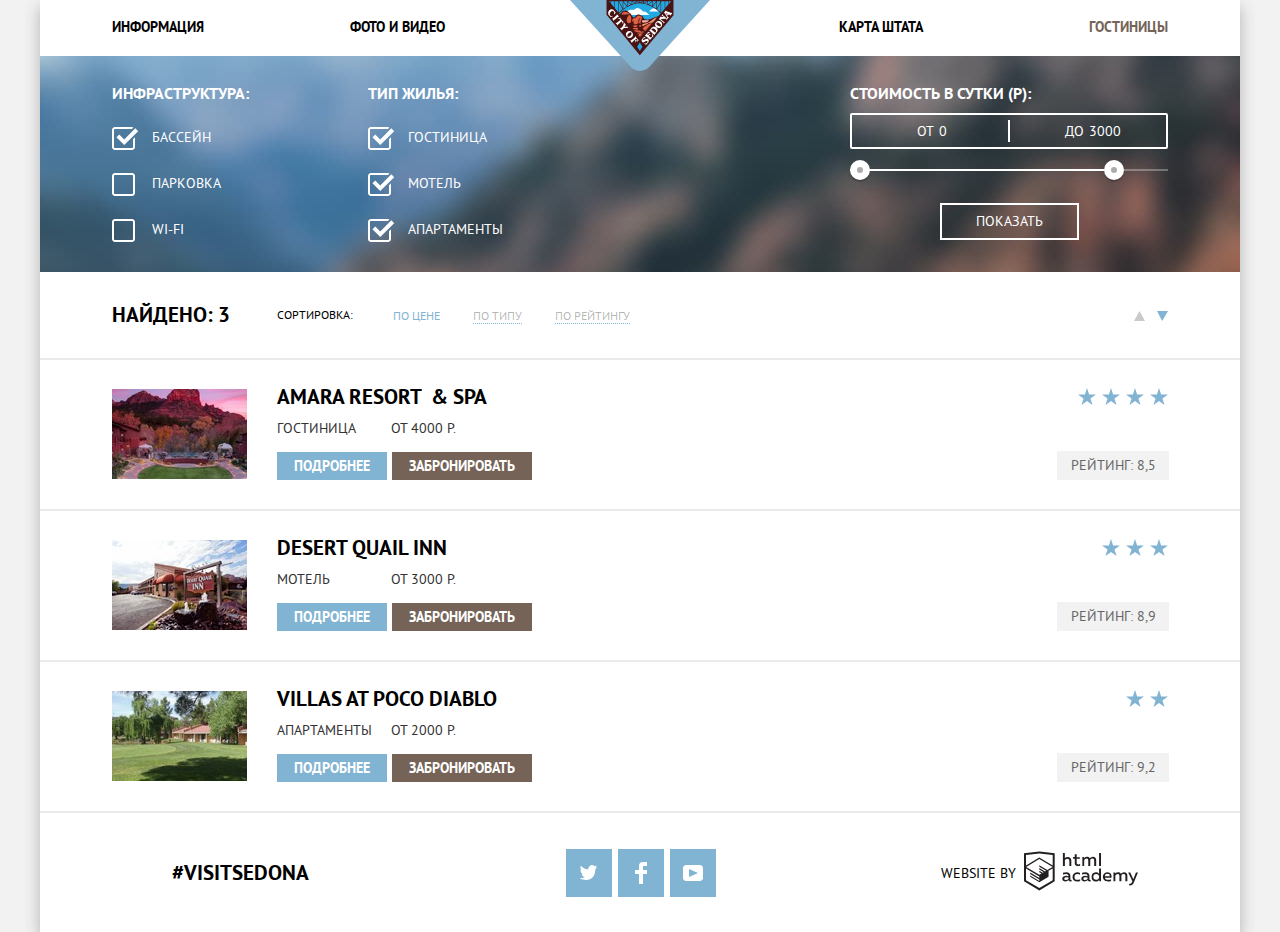
==== commit 16aa592f: "commit 24 - завершен этап оформления контента, сделаны правки" ====
--- a/catalog.html
+++ b/catalog.html
@@ -6,6 +6,7 @@
   <link rel="stylesheet" href="css/normalize.css">
   <link rel="stylesheet" href="css/style.css">
   <title>Седона - каталог</title>
+  <!-- <link href="https://fonts.googleapis.com/css?family=PT+Sans:400,700&display=swap&subset=cyrillic" rel="stylesheet"> -->
 </head>
 
 <body class="inner-page">
@@ -60,7 +61,7 @@
               </li>
               <li class="selection-form__item">
                 <label for="wifi">
-                  <input  class="visually-hidden" type="checkbox" id="wifi" name="wifi" disabled>
+                  <input  class="visually-hidden" type="checkbox" id="wifi" name="wifi">
                   <span class="check__box"></span>
                   Wi-Fi
                 </label>
@@ -86,7 +87,7 @@
               </li>
               <li class="selection-form__item">
                 <label for="apartment">
-                  <input  class="visually-hidden" type="checkbox" id="apartment" name="apartment" checked disabled>
+                  <input  class="visually-hidden" type="checkbox" id="apartment" name="apartment" checked>
                   <span class="check__box"></span>
                   Апартаменты
                 </label>
--- a/css/style.css
+++ b/css/style.css
@@ -80,7 +80,6 @@
   text-transform: uppercase;
 
   border: none;
-  /* vertical-align: middle; */
 }
 
 .button:hover {
@@ -112,7 +111,6 @@
 
 .site-navigation {
   display: flex;
-  /* justify-content: space-between; */
 }
 
 .navigation {
@@ -134,9 +132,7 @@
 }
 
 .navigation__item {
-  /* width: 220px; */
   padding: 14px 70px 16px 70px;
-  /* text-align: center; */
 }
 
 /* ========== Подгонка под макет блока навигации==========*/
@@ -195,13 +191,17 @@
 }
 
 .main-header__banner::after {
-  /* display: inline-block; */
-  /* vertical-align: top; */
-
+  content: "";
   position: absolute;
-  content: url("../img/intro-mask.svg");
-  bottom: -5px;
+  background-image: url("../img/intro-mask.svg");
+  /* background-size: contain; */
+  background-size: cover;
+  background-position: center;
+  width: 1200px;
+  height: 59px;
+  bottom: -2px;
   left: 0;
+  filter: drop-shadow(0 4px 0 #ffffff);
 }
 
 .main-header__banner img {
@@ -219,7 +219,6 @@
   width: 140px;
   height: 71px;
   outline: none;
-  /* outline: none; */
 }
 
 .main-header__logo img {
@@ -227,14 +226,24 @@
   height: 71px;
 }
 
+/* .index */
 .main-header__logo:hover,
 .main-header__logo:focus {
+  cursor: default;
+  /* outline: none; */
+}
+
+
+/* .inner-page */
+.inner-page .main-header__logo:hover,
+.inner-page .main-header__logo:focus {
   filter: drop-shadow(0 6px 10px #3f9cd6);
 }
 
-.main-header__logo:active {
+.inner-page .main-header__logo:active {
   filter: drop-shadow(0 3px 5px #316888);
 }
+
 
 /* main-header ==========*/
 
@@ -266,7 +275,7 @@
 
 .advantages-intro__consideration {
   margin: 0;
-  margin-bottom: 50px;
+  margin-bottom: 51px;
   padding: 0;
 
   font-size: 14px;
@@ -277,7 +286,7 @@
 .advantages__item {
   display: flex;
   justify-content: space-between;
-  align-items: center;
+  align-items: flex-start;
   width: 100%;
 
   color: #ffffff;
@@ -289,13 +298,13 @@
 }
 
 .advantages__item-description {
+  align-self: stretch;
   margin: 0;
   padding: 0;
   padding-top: 48px;
   padding-left: 45px;
   padding-right: 45px;
   flex-grow: 1;
-  /* width: 100%; */
 
   text-align: center;
   line-height: 21px;
@@ -321,9 +330,8 @@
 
 .advantages__text {
   margin: 0;
-  margin-bottom: 60px;
-  padding: 0;
-  /* width: 300px; */
+  margin-bottom: 57px;
+  padding: 0;
 }
 
 .advantages__text,
@@ -367,7 +375,7 @@
 .attraction__item {
   margin: 0;
   padding: 0;
-  padding-top: 57px;
+  padding-top: 59px;
   padding-left: 45px;
   padding-right: 45px;
   width: 400px;
@@ -416,14 +424,13 @@
   padding: 0;
 
   font-size: 14px;
-  /* font-size: 21px; */
   font-weight: 400;
   color: #333333;
 }
 
 /* ========== hotel-searching ========== */
 .hotel-searching {
-  padding-top: 47px;
+  padding-top: 51px;
   padding-right: 316px;
   padding-left: 316px;
 
@@ -485,7 +492,6 @@
 
   /* tmp  */
   width: 100%;
-  /* height: 473px; */
   height: 594px;
 }
 
@@ -551,8 +557,6 @@
 .age-set__list {
   flex-direction: row;
   margin-bottom: 23px;
-
-  /* justify-content: space-between; */
 }
 
 .age-set__item {
@@ -573,8 +577,9 @@
 .date-set__input,
 .age-set__input {
   background-color: #f2f2f2;
-  border: none;
-  padding: 0;
+  padding: 0;
+
+  border: 2px solid #f2f2f2;
 }
 
 .age-set__label {
@@ -586,18 +591,16 @@
   width: 308px;
   height: 38px;
 
-  padding-left: 13px;
+  padding-left: 11px;
   font-size: 14px;
   line-height: 26px;
   font-weight: 700;
   text-transform: uppercase;
   color: #000000;
-  /* vertical-align: middle; */
 }
 
 .age-set__input {
   text-align: center;
-  /* font-size: 16px; */
   width: 38px;
   height: 38px;
 
@@ -611,31 +614,41 @@
 .date-set__input:hover,
 .age-set__input:hover {
   background-color: #ebebeb;
+  border: 2px solid #ebebeb;
 }
 
 .date-set__input:focus,
 .age-set__input:focus {
   background-color: #ffffff;
-  outline-color: #e5e5e5;
+  outline: none;
+  border: 2px solid #e5e5e5;
 }
 
 .date-set__button,
 .age-set__button {
   padding: 0;
   margin: 0;
-  /* font-size: 26px; */
   width: 38px;
   height: 38px;
   background-color: #f2f2f2;
+
+  border: 2px solid #f2f2f2;
 }
 
 .date-set__button {
   padding-top: 5px;
 }
 
+.date-set__button:hover,
+.age-set__button:hover {
+  background-color: #ebebeb;
+  border: 2px solid #ebebeb;
+}
+
 .date-set__button:focus,
 .age-set__button:focus {
-  outline-color: #e5e5e5;
+  outline: none;
+  border: 2px solid #e5e5e5;
 }
 
 .date-set__button path {
@@ -666,9 +679,7 @@
 
 .search-form__button {
   padding: 16px 30px 16px 30px;
-  /* text-align: center; */
   background-color: #81b3d2;
-  /* flex-basis: 10%; */
 }
 
 .search-form__button:hover,
@@ -709,8 +720,9 @@
 }
 
 .inner-page .main-footer {
+  position: static;
+  /* padding-top: 27px; */
   border-top: 2px solid rgba(229, 229, 229, 0.76);
-  position: static;
   background-color: rgb(255, 255, 255);
 }
 
@@ -726,10 +738,8 @@
 .main-footer__copyright {
   width: 33.3333%;
   display: flex;
-  /* justify-content: flex-start; */
   justify-content: center;
   align-items: center;
-  /* align-content: space-around; */
   flex-wrap: wrap;
   flex-basis: 33.33333%;
   margin: 0 20px;
@@ -760,7 +770,6 @@
   font-size: 21px;
   font-weight: 700;
   line-height: 26px;
-  /* font-size: 14px; */
   outline: none;
   color: #000000;
 }
@@ -867,8 +876,6 @@
 .copyright__img {
   margin: 0;
   padding: 0;
-  /* width: 115; */
-  /* height: 41; */
 }
 
 /* main-footer ========== */
@@ -921,7 +928,7 @@
 }
 
 .selection-form__title {
-  margin-bottom: 20px;
+  margin-bottom: 19px;
 
   font-size: 16px;
   line-height: 21px;
@@ -930,7 +937,6 @@
 }
 
 .selection-form__item label {
-  /* vertical-align: text-bottom; */
 
   font-size: 14px;
   line-height: 21px;
@@ -982,7 +988,7 @@
 }
 
 .range-set__title {
-  margin-bottom: 10px;
+  margin-bottom: 9px;
 }
 
 .price-controls {
@@ -1048,7 +1054,7 @@
 
 .range-controls {
   position: relative;
-  margin-bottom: 31px;
+  margin-bottom: 32px;
 }
 
 .scale {
@@ -1152,7 +1158,6 @@
   font-size: 21px;
   line-height: 26px;
   font-weight: 700;
-  /* color: #000000; */
 }
 
 .sorting__subtitle {
@@ -1161,7 +1166,6 @@
   font-size: 12px;
   line-height: 18px;
   font-weight: 400;
-  /* color: #000000; */
 }
 
 .sorting__list {
@@ -1169,7 +1173,6 @@
   align-items: center;
   margin: 0;
   padding: 0;
-  /* margin-left: 50px; */
 
   list-style: none;
 }
@@ -1260,11 +1263,9 @@
 
 .result-list__item {
   display: flex;
-  /* align-items: top; */
-
   flex-wrap: wrap;
-  padding-top: 23px;
-  padding-bottom: 30px;
+  padding-top: 24px;
+  padding-bottom: 29px;
 
   border-top: 2px solid rgba(229, 229, 229, 0.76);
 }
@@ -1279,7 +1280,6 @@
 
 .shelter-description {
   margin-left: 30px;
-  /* padding-top: 10px; */
 }
 
 .shelter-description__title a {
@@ -1369,7 +1369,6 @@
 
 .shelter-rating {
   display: flex;
-  /* justify-content: space-between; */
   flex-direction: column;
   margin-left: auto;
   margin-right: 71px;
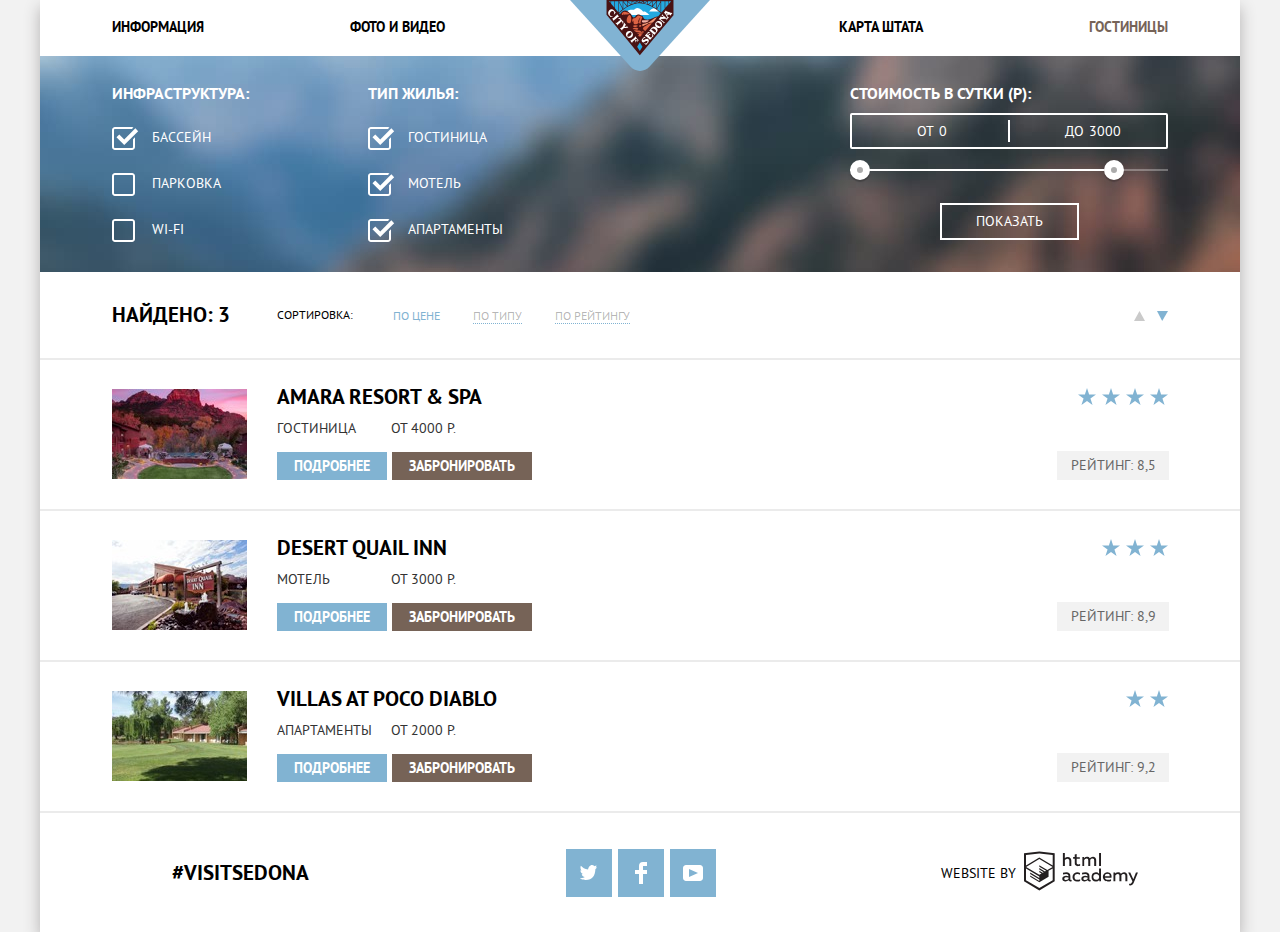
==== commit cddd1208: "commit 26 - внесены правки для коррекции отображения в IE11" ====
--- a/catalog.html
+++ b/catalog.html
@@ -3,10 +3,11 @@
 
 <head>
   <meta charset="utf-8">
-  <link rel="stylesheet" href="css/normalize.css">
-  <link rel="stylesheet" href="css/style.css">
   <title>Седона - каталог</title>
   <!-- <link href="https://fonts.googleapis.com/css?family=PT+Sans:400,700&display=swap&subset=cyrillic" rel="stylesheet"> -->
+  <link rel="stylesheet" href="css/normalize.min.css">
+  <link rel="stylesheet" href="css/style.min.css">
+  <!-- <link rel="stylesheet" href="css/style.css"> -->
 </head>
 
 <body class="inner-page">
@@ -46,10 +47,10 @@
             <legend class="selection-form__title">Инфраструктура:</legend>
             <ul class="selection-form__list">
               <li class="selection-form__item">
-                <label for="pool">
-                  <input  class="visually-hidden" type="checkbox" id="pool" name="pool" checked>
-                  <span class="check__box"></span>
-                  Бассейн
+                <label  class="check__label" for="pool">
+                  <input class="visually-hidden " type="checkbox" id="pool" name="pool" checked>
+                  <span class="check__box"></span>
+                  <span>Бассейн</span>
                 </label>
               </li>
               <li class="selection-form__item">
@@ -160,11 +161,11 @@
           <li class="result-list__item">
             <img src="img/hotel-1.jpg" alt="Фото гостиницы Amara Resort & Spa" width="135" height="95" >
             <div class="shelter-description">
-              <h3 class="shelter-description__title">
-                <a href="">
-                  Amara&nbsp;Resort&nbsp;&nbsp;&&nbsp;Spa
-                </a>
-              </h3>
+              <a class="shelter-description__link" href="">
+                <h3 class="shelter-description__title">
+                  Amara&nbsp;Resort&nbsp;&&nbsp;Spa
+                </h3>
+              </a>
               <p class="shelter-description__info shelter-info">
                 <span class="shelter-info__type">Гостиница</span>
                 <span class="shelter-info__price">От 4000 Р.</span>
@@ -190,11 +191,11 @@
           <li class="result-list__item">
             <img src="img/hotel-2.jpg" alt="Фото мотеля Desert Quail Inn" width="135" height="95" >
             <div class="shelter-description">
-              <h3 class="shelter-description__title">
-                    <a href="">
-                        Desert&nbsp;Quail&nbsp;Inn
-                    </a>
-                  </h3>
+              <a class="shelter-description__link" href="">
+                <h3 class="shelter-description__title">
+                  Desert&nbsp;Quail&nbsp;Inn
+                </h3>
+              </a>
               <p class="shelter-description__info shelter-info">
                 <span class="shelter-info__type">Мотель</span>
                 <span class="shelter-info__price">От 3000 Р.</span>
@@ -220,11 +221,11 @@
           <li class="result-list__item">
             <img src="img/hotel-3.jpg" alt="Фото мотеля Desert Quail Inn" width="135" height="95" >
             <div class="shelter-description">
-              <h3 class="shelter-description__title">
-                    <a href="">
-                        Villas&nbsp;at&nbsp;Poco&nbsp;Diablo
-                    </a>
-                  </h3>
+              <a class="shelter-description__link" href="">
+                <h3 class="shelter-description__title">
+                  Villas&nbsp;at&nbsp;Poco&nbsp;Diablo
+                </h3>
+              </a>
               <p class="shelter-description__info shelter-info">
                 <span class="shelter-info__type">Апартаменты</span>
                 <span class="shelter-info__price">От 2000 Р.</span>
--- a/css/style.min.css
+++ b/css/style.min.css
@@ -0,0 +1,194 @@
+@font-face{font-family:"PT Sans";font-style:normal;font-weight:400;src:local("PT Sans"),local("PTSans-Regular"),url(../fonts/ptsans.woff2) format("woff2"),url(../fonts/ptsans.woff) format("woff")}
+@font-face{font-family:"PT Sans";font-style:normal;font-weight:700;src:local("PT Sans Bold"),local("PTSans-Bold"),url(../fonts/ptsansbold.woff2) format("woff2"),url(../fonts/ptsansbold.woff) format("woff")}
+html{box-sizing:border-box}
+.visually-hidden{position:absolute;white-space:nowrap;width:1px;height:1px;overflow:hidden;border:0;padding:0;clip:rect(0,0,0,0);clip-path:inset(50%);margin:-1px}
+*,::after,::before{box-sizing:inherit}
+body{margin:0;padding:0;overflow:auto;font-family:"PT Sans",Arial,sans-serif;font-weight:400;color:#000;text-transform:uppercase;background:#f2f2f2}
+img{max-width:100%;height:auto}
+a{text-decoration:none}
+.button{margin:0;padding:0;font-size:21px;line-height:26px;font-weight:700;color:#fff;text-transform:uppercase;border:none;outline:0}
+.button:hover{cursor:pointer}
+.wrapper{margin:0 auto;max-width:1200px;background-color:#fff;box-shadow:0 7px 15px #b3b1b1}
+.main-navigation{position:relative;font-size:14px;line-height:26px;font-weight:700;background:#fff}
+.site-navigation{display:flex}
+.navigation{display:flex;flex-wrap:wrap;margin:0;padding:0;list-style:none;flex-basis:50%}
+.navigation--left{justify-content:flex-start}
+.navigation--right{justify-content:flex-end}
+.navigation__item{padding:14px 70px 16px 70px}
+.navigation--left .navigation__item:nth-child(1){margin-left:2px}
+.navigation--left .navigation__item:nth-child(2){margin-left:6px}
+.navigation--right .navigation__item:nth-child(2){margin-right:2px}
+.navigation--right .navigation__item:nth-child(1){margin-right:26px}
+.navigation__item a{font-weight:700;color:#000;outline:0}
+.site-navigation a:focus,.site-navigation a:hover{color:#81b3d2}
+.site-navigation a:active{color:rgba(0,0,0,.3)}
+.navigation__item--current a{color:#766357}
+.main-header__banner{position:relative;display:flex;justify-content:center;padding-top:76px;padding-bottom:80px;width:1200px;background:#81b3d2;background-image:url(../img/sedona-banner_bg.jpg);background-position:center -83px;background-repeat:no-repeat;background-size:cover}
+.main-header__banner::after{content:"";position:absolute;background-image:url(../img/intro-mask.svg);background-size:cover;background-position:center;width:1200px;height:59px;bottom:-2px;left:0;filter:drop-shadow(0 1px 0 #fff)}
+.main-header__banner img{width:459px;height:353px}
+.main-header__logo{position:absolute;z-index:1;top:0;left:0;right:0;margin:auto;width:140px;height:71px;outline:0}
+.main-header__logo img{width:140px;height:71px}
+.main-header__logo:focus,.main-header__logo:hover{cursor:default}
+.inner-page .main-header__logo:focus,.inner-page .main-header__logo:hover{filter:drop-shadow(0 6px 10px #3f9cd6);cursor:pointer}
+.inner-page .main-header__logo:active{filter:drop-shadow(0 3px 5px #316888)}
+.advantages{display:flex;flex-direction:column;align-items:center}
+.advantages-intro{width:500px;padding-top:60px;line-height:26px;text-align:center}
+.advantages-intro__slogan{margin:0;margin-bottom:27px;padding:0;font-size:21px;font-weight:700}
+.advantages-intro__consideration{margin:0;margin-bottom:51px;padding:0;font-size:14px;font-weight:400;color:#333}
+.advantages__item{display:flex;justify-content:space-between;align-items:flex-start;width:100%;color:#fff}
+.advantages__item img{width:800px;height:256px}
+.advantages__item-description{align-self:stretch;margin:0;padding:47px 0 0 0;flex-grow:1;text-align:center;line-height:21px;background-color:#81b3d2}
+.advantages__title{margin:0;margin-bottom:24px;padding:0 120px 0 120px;font-size:21px;font-weight:700;color:inherit}
+.advantages__num{display:block;margin:0;margin-bottom:21px;padding:0}
+.advantages__text{margin:0;margin-bottom:59px;padding:0 55px 0 55px}
+.advantages__text--padding-40px{padding:0 40px 0 40px}
+.advantages__text--padding-75px{padding:0 75px 0 75px}
+.advantages__text--padding-65px{padding:0 65px 0 65px}
+.advantages__num,.advantages__text{font-size:14px;font-weight:400;color:inherit}
+.advantages__list{display:flex;margin:0;padding:0;list-style:none;background-color:#eee}
+.advantages__list .advantages__num,.advantages__list .advantages__text{color:#333}
+.advantages__list .advantages__item-description{width:400px;background-color:inherit}
+.attraction__list{display:flex;align-items:flex-start;margin:0;padding:0;list-style:none;background-color:#fff}
+.attraction__item{margin:0;padding:0;padding-top:59px;width:400px;line-height:21px;text-align:center}
+.attraction__icon{display:inline-block;vertical-align:middle;margin-bottom:28px;width:75px;height:75px;background-position:center;background-repeat:no-repeat;background-size:contain}
+.attraction__icon--back1{background-image:url(../img/icon-1.svg)}
+.attraction__icon--back2{background-image:url(../img/icon-2.svg)}
+.attraction__icon--back3{background-image:url(../img/icon-3.svg)}
+.attraction__title{margin:0;margin-bottom:23px;padding:0;font-weight:700;font-size:21px;color:#000}
+.attraction__description{margin:0;margin-bottom:82px;padding:0 60px 0 60px;font-size:14px;font-weight:400;color:#333}
+.attraction__description--padding-50px{padding:0 50px 0 50px}
+.hotel-searching{padding-top:49px;padding-right:316px;padding-left:316px;text-align:center;background-color:#fff}
+.hotel-searching__title{margin:0;margin-bottom:24px;padding:0;font-size:30px;line-height:36px;font-weight:700}
+.hotel-searching__description{margin:0;margin-bottom:47px;padding:0;font-size:14px;line-height:24px;font-weight:400;color:#333}
+.hotel-searching__button{width:100%;margin:0;padding:0;padding-top:30px;padding-bottom:30px;background-color:#766357}
+.hotel-searching__button:focus,.hotel-searching__button:hover{background-color:#604e43;cursor:pointer}
+.hotel-searching__button:active{background-color:#503e33;color:rgba(255,255,255,.3)}
+.map{position:relative;background-image:url(../img/map.jpg);background-size:cover;background-repeat:no-repeat;background-position:center center;width:100%;height:594px}
+.modal-searching{position:absolute;top:0;left:0;right:0;margin:auto;padding-top:55px;padding-bottom:55px;padding-left:56px;padding-right:56px;width:570px;background-color:#fff;box-shadow:0 7px 15px #b3b1b1}
+.search-form{display:flex;flex-direction:column;font-size:14px;line-height:26px;font-weight:700;background-color:#fff}
+.age-set,.date-set{margin:0;padding:0;border:none}
+.age-set__list,.date-set__list{display:flex;margin:0;padding:0;list-style:none}
+.date-set__list{flex-direction:column}
+.date-set__item{display:flex;justify-content:space-between;align-items:center;margin-bottom:30px}
+.age-set__list{flex-direction:row;margin-bottom:23px}
+.age-set__item{display:flex;align-items:center;flex-basis:50%;margin-bottom:30px}
+.age-set__item:first-of-type{padding-right:4px}
+.age-set__item:last-of-type{padding-left:51px}
+.age-set__input,.date-set__input{background-color:#f2f2f2;padding:0;border:2px solid #f2f2f2}
+.age-set__label{margin-right:auto}
+.date-set__input{margin-left:auto;width:308px;height:38px;padding-left:11px;font-size:14px;line-height:26px;font-weight:700;text-transform:uppercase;color:#000}
+.age-set__input{text-align:center;width:38px;height:38px;font-size:14px;line-height:26px;font-weight:700;text-transform:uppercase;color:#000}
+.age-set__input:hover,.date-set__input:hover{background-color:#ebebeb;border:2px solid #ebebeb}
+.age-set__input:focus,.date-set__input:focus{background-color:#fff;outline:0;border:2px solid #e5e5e5}
+.age-set__button,.date-set__button{padding:0;margin:0;width:38px;height:38px;background-color:#f2f2f2;border:2px solid #f2f2f2}
+.date-set__button{padding-top:5px}
+.age-set__button:hover,.date-set__button:hover{background-color:#ebebeb;border:2px solid #ebebeb}
+.age-set__button:focus,.date-set__button:focus{border:2px solid #e5e5e5}
+.date-set__button path{fill:#cacaca}
+.date-set__button:focus path,.date-set__button:hover path{fill:#000}
+.date-set__button:active path{fill:#81b3d2}
+.age-set__button{color:#cacaca}
+.age-set__button:focus,.age-set__button:hover{color:#000}
+.age-set__button:active{color:#81b3d2}
+.search-form__button{padding:16px 30px 16px 30px;background-color:#81b3d2}
+.search-form__button:focus,.search-form__button:hover{background-color:#669ec0;cursor:pointer}
+.search-form__button:active{background-color:#5496bd;color:rgba(255,255,255,.3)}
+.footer-wrapper{position:relative}
+.main-footer{position:absolute;bottom:2px;display:flex;flex-direction:row;justify-content:space-around;align-items:center;margin:0;padding:0;padding-top:28px;padding-bottom:28px;width:100%;text-align:center;background-color:rgba(255,255,255,.9)}
+.inner-page .main-footer{position:static;border-top:2px solid rgba(229,229,229,.76);background-color:#fff}
+.social{margin:0;padding:0;list-style:none}
+.main-footer__copyright,.main-footer__link,.main-footer__social{width:33.3333%;display:flex;justify-content:center;align-items:center;flex-wrap:wrap;flex-basis:33.33333%;margin:0 20px}
+.main-footer__social{margin-left:15px}
+.main-footer__copyright,.main-footer__link{flex-direction:column}
+.copyright__item,.link__item{margin-top:5px;margin-bottom:5px}
+.social__item{margin-top:5px;margin-bottom:5px;margin-left:6px}
+.link__item{font-size:21px;font-weight:700;line-height:26px;outline:0;color:#000}
+.link__item:focus,.link__item:hover{text-decoration:underline;color:#81b3d2}
+.link__item:active{text-decoration:none;color:#bdbbbc}
+.social__button{position:relative;display:block;width:46px;height:48px;background-color:#81b3d2;outline:0}
+.social__button::after{content:"";position:absolute;width:46px;height:48px;top:0;left:0;background-repeat:no-repeat;background-position:center center}
+.social__button--twt-icon::after{background-image:url(../img/twitter.svg)}
+.social__button--fb-icon::after{background-image:url(../img/facebook.svg)}
+.social__button--yt-icon::after{background-image:url(../img/youtube.svg)}
+.social__button:active::after{opacity:.3}
+.social__button:focus,.social__button:hover{background-color:#669ec0}
+.social__button:active{background-color:#5496bd}
+.copyright__item{display:flex;justify-content:center;align-items:center;margin:0;padding:0;margin-top:10px;margin-bottom:10px}
+.copyright__title{margin:0;padding:0;padding-right:8px;font-size:14px;line-height:26px;font-weight:400}
+.copyright__link{margin:0;padding:0;vertical-align:middle;outline:0}
+.copyright__link:focus path,.copyright__link:hover path{fill:#81b3d2}
+.copyright__link:active path{fill:#bdbbbc}
+.copyright__img{margin:0;padding:0}
+.section-filter{background-color:#3d729c;background-image:url(../img/section-filter_bg.jpg);background-position:center;background-repeat:no-repeat;background-size:cover}
+.selection-form{display:flex;justify-content:space-between;align-items:stretch;flex-wrap:wrap;padding-top:27px;padding-bottom:11px}
+.selection-form__set{margin:0;padding:0;border:none}
+.checkbox-set{width:204px;padding:0 20px 0 20px}
+.checkbox-set:nth-of-type(1){margin-left:52px}
+.checkbox-set:nth-of-type(2){margin-left:52px}
+.selection-form__list{margin:0;padding:0;list-style:none}
+.selection-form__title{margin-bottom:19px;font-size:16px;line-height:21px;font-weight:700;color:#fff}
+.selection-form__item label{font-size:14px;line-height:21px;font-weight:400;color:#fff}
+.check__box{display:inline-block;vertical-align:middle;width:30px;height:30px;margin-right:6px;background-image:url(../img/checkbox-off.svg);background-position:left center;background-repeat:no-repeat}
+.selection-form__item input:checked+.check__box{background-image:url(../img/checkbox-on.svg)}
+.selection-form__item input:disabled+.check__box{background-image:url(../img/checkbox-disabled-off.svg)}
+.selection-form__item input:checked:disabled+.check__box{background-image:url(../img/checkbox-disabled-on.svg)}
+.selection-form__item{height:30px;margin-bottom:16px;cursor:pointer}
+.selection-form__item .selection-form__item input,.selection-form__item label{cursor:inherit}
+.range-set{width:318px;margin-left:auto;margin-right:72px}
+.range-set__title{margin-bottom:9px}
+.price-controls{position:relative;display:flex;align-items:center;height:36px;margin-bottom:20px;line-height:18px;font-size:0;border:2px solid #fff;border-radius:2px}
+.price-controls::after{content:"";position:absolute;top:50%;left:50%;width:2px;height:22px;background:#fff;transform:translate(-50%,-50%)}
+.price-controls input{width:50px;margin:0;padding:0;padding-left:5px;line-height:inherit;font-size:14px;font-weight:400;color:#fff;background:0 0;outline:0;border:none}
+.max-price,.min-price{font-size:14px;line-height:inherit;font-weight:400;color:#fff;cursor:pointer}
+.min-price{padding-left:65px}
+.max-price{padding-left:81px}
+.range-controls{position:relative;margin-bottom:32px}
+.scale{height:2px;background:rgba(255,255,255,.3)}
+.bar{width:80%;height:2px;background:#fff}
+.range-toggle{position:absolute;top:-9px;width:20px;height:20px;background:#ababab;border:7px solid #fff;border-radius:50%;box-shadow:0 2px 1px 0 rgba(0,1,1,.2);cursor:pointer}
+.range-toggle:hover{width:22px;height:22px;top:-10px;border:7px solid #fff}
+.range-toggle-min{left:0}
+.range-toggle-min:hover{left:-1px}
+.range-toggle-max{left:80%}
+.range-toggle-max:hover{left:79.8%}
+.selection-form__button{display:block;margin:0 auto;padding:6px 34px 6px 34px;font-size:14px;line-height:21px;font-weight:400;background-color:transparent;border:2px solid #fff}
+.selection-form__button:focus,.selection-form__button:hover{color:#000;outline:0;background-color:rgba(255,255,255,1);cursor:pointer}
+.selection-form__button:active{background-color:rgba(255,255,255,.3);color:rgba(0,0,0,.3)}
+.sorting{display:flex;align-items:center;justify-content:space-between;padding-top:30px;padding-bottom:30px}
+.sorting__head{display:flex;align-items:center;margin-left:72px}
+.sorting__subtitle,.sorting__title{margin:0;padding:0}
+.sorting__title{margin-right:47px;font-size:21px;line-height:26px;font-weight:700}
+.sorting__subtitle{margin-right:40px;font-size:12px;line-height:18px;font-weight:400}
+.sorting__list{display:flex;align-items:center;margin:0;padding:0;list-style:none}
+.sorting__item{margin-right:33px;font-size:12px;line-height:18px;font-weight:400;color:rgba(0,0,0,.3);border-bottom:1px dotted #81b3d2;outline:0}
+.sorting__item:focus,.sorting__item:hover{border-bottom:1px dotted #81b3d2;color:#81b3d2}
+.sorting__item:active{border-bottom:none;color:#000}
+.sorting__item--active,.sorting__item--active:active,.sorting__item--active:hover{border-bottom:none;color:#81b3d2}
+.direction__list{margin-left:auto;margin-right:66px}
+.direction__item{margin:6px;outline:0}
+.direction__item path{fill:#cacaca}
+.direction__item:focus path,.direction__item:hover path{fill:#000}
+.direction__item:active path{fill:#81b3d2}
+.direction__item--active path{fill:#81b3d2}
+.result-list{margin:0;padding:0;list-style:none}
+.result-list__item{display:flex;flex-wrap:wrap;padding-top:24px;padding-bottom:29px;border-top:2px solid rgba(229,229,229,.76)}
+.result-list__item img{margin-left:72px;padding-top:5px;width:135px;height:95px}
+.shelter-description{margin-left:30px}
+.shelter-description__link{font-size:21px;line-height:26px;font-weight:700;color:#000;outline:0}
+.shelter-description__link:focus,.shelter-description__link:hover{color:#81b3d2}
+.shelter-description__link:active{color:rgba(0,0,0,.3)}
+.shelter-description__title{margin:0;padding:0;margin-bottom:8px;font:inherit;color:inherit}
+.shelter-info{display:flex;margin:0;padding:0;margin-bottom:17px}
+.shelter-info__price,.shelter-info__type{font-size:14px;line-height:21px;font-weight:400;color:#333;flex-basis:50%}
+.shelter-info__price{margin-left:-14px}
+.action-button__book,.action-button__details{padding:5px 17px;font-size:14px;line-height:21px;font-weight:700;color:#fff}
+.action-button__details{background-color:#81b3d2}
+.action-button__book{margin-left:1px;background-color:#766357}
+.action-button__details:focus,.action-button__details:hover{background-color:#669ec0}
+.action-button__details:active{background-color:#5496bd;color:rgba(255,255,255,.3)}
+.action-button__book:focus,.action-button__book:hover{background-color:#604e43}
+.action-button__book:active{background-color:#503e33;color:rgba(255,255,255,.3)}
+.shelter-rating{display:flex;flex-direction:column;margin-left:auto;margin-right:71px}
+.shelter-rating__stars{display:flex;justify-content:flex-end;margin-bottom:45px}
+.shelter-rating__stars span{margin-top:2px;margin-left:4px;width:20px;height:20px;background-image:url(../img/star.svg);background-repeat:no-repeat;background-position:center center}
+.shelter-rating__text{display:inline-block;vertical-align:top;margin:0;padding:4px 4px;width:112px;text-align:center;font-size:14px;line-height:21px;font-weight:400;color:#666;background-color:#f2f2f2}--- a/css/style.css
+++ b/css/style.css
@@ -80,6 +80,7 @@
   text-transform: uppercase;
 
   border: none;
+  outline: none;
 }
 
 .button:hover {
@@ -179,15 +180,17 @@
 
   display: flex;
   justify-content: center;
-  padding-top: 75px;
+  padding-top: 76px;
   padding-bottom: 80px;
   width: 1200px;
 
   background: #81b3d2;
   background-image: url("../img/sedona-banner_bg.jpg");
-  background-position: center -85px;
+  background-position: center -83px;
   background-repeat: no-repeat;
   background-size: cover;
+
+  /* border-bottom: 4px solid #ffffff; */
 }
 
 .main-header__banner::after {
@@ -197,11 +200,13 @@
   /* background-size: contain; */
   background-size: cover;
   background-position: center;
+  /* box-sizing: content-box; */
   width: 1200px;
   height: 59px;
   bottom: -2px;
   left: 0;
-  filter: drop-shadow(0 4px 0 #ffffff);
+  /* border-bottom: 8px solid #ffffff; */
+  filter: drop-shadow(0 1px 0 #ffffff);
 }
 
 .main-header__banner img {
@@ -230,14 +235,15 @@
 .main-header__logo:hover,
 .main-header__logo:focus {
   cursor: default;
+  /* cursor: pointer; */
   /* outline: none; */
 }
-
 
 /* .inner-page */
 .inner-page .main-header__logo:hover,
 .inner-page .main-header__logo:focus {
   filter: drop-shadow(0 6px 10px #3f9cd6);
+  cursor: pointer;
 }
 
 .inner-page .main-header__logo:active {
@@ -300,10 +306,7 @@
 .advantages__item-description {
   align-self: stretch;
   margin: 0;
-  padding: 0;
-  padding-top: 48px;
-  padding-left: 45px;
-  padding-right: 45px;
+  padding: 47px 0 0 0;
   flex-grow: 1;
 
   text-align: center;
@@ -314,8 +317,8 @@
 .advantages__title {
   margin: 0;
   margin-bottom: 24px;
-  padding: 0;
-
+  /* padding: 0; */
+  padding: 0 120px 0 120px;
   font-size: 21px;
   font-weight: 700;
   color: inherit;
@@ -330,8 +333,20 @@
 
 .advantages__text {
   margin: 0;
-  margin-bottom: 57px;
-  padding: 0;
+  margin-bottom: 59px;
+  padding: 0 55px 0 55px;
+}
+
+.advantages__text--padding-40px {
+  padding: 0 40px 0 40px;
+}
+
+.advantages__text--padding-75px {
+  padding: 0 75px 0 75px;
+}
+
+.advantages__text--padding-65px {
+  padding: 0 65px 0 65px;
 }
 
 .advantages__text,
@@ -376,8 +391,8 @@
   margin: 0;
   padding: 0;
   padding-top: 59px;
-  padding-left: 45px;
-  padding-right: 45px;
+  /* padding-left: 45px; */
+  /* padding-right: 45px; */
   width: 400px;
 
   line-height: 21px;
@@ -410,7 +425,7 @@
 
 .attraction__title {
   margin: 0;
-  margin-bottom: 25px;
+  margin-bottom: 23px;
   padding: 0;
 
   font-weight: 700;
@@ -420,17 +435,21 @@
 
 .attraction__description {
   margin: 0;
-  margin-bottom: 80px;
-  padding: 0;
+  margin-bottom: 82px;
+  padding: 0 60px 0 60px;
 
   font-size: 14px;
   font-weight: 400;
   color: #333333;
 }
 
+.attraction__description--padding-50px {
+  padding: 0 50px 0 50px;
+}
+
 /* ========== hotel-searching ========== */
 .hotel-searching {
-  padding-top: 51px;
+  padding-top: 49px;
   padding-right: 316px;
   padding-left: 316px;
 
@@ -473,7 +492,7 @@
 .hotel-searching__button:focus {
   background-color: #604e43;
   cursor: pointer;
-  outline: none;
+  /* outline: none; */
 }
 
 .hotel-searching__button:active {
@@ -647,7 +666,7 @@
 
 .date-set__button:focus,
 .age-set__button:focus {
-  outline: none;
+  /* outline: none; */
   border: 2px solid #e5e5e5;
 }
 
@@ -686,13 +705,13 @@
 .search-form__button:focus {
   background-color: #669ec0;
   cursor: pointer;
-  outline: none;
+  /* outline: none; */
 }
 
 .search-form__button:active {
   background-color: #5496bd;
   color: rgba(255, 255, 255, 0.3);
-  outline: none;
+  /* outline: none; */
 }
 
 /* main-content ========== */
@@ -794,6 +813,7 @@
   height: 48px;
 
   background-color: #81b3d2;
+  outline: none;
 }
 
 .social__button::after {
@@ -827,12 +847,12 @@
 .social__button:hover,
 .social__button:focus {
   background-color: #669ec0;
-  outline: none;
+  /* outline: none; */
 }
 
 .social__button:active {
   background-color: #5496bd;
-  outline: none;
+  /* outline: none; */
 }
 
 .copyright__item {
@@ -937,7 +957,6 @@
 }
 
 .selection-form__item label {
-
   font-size: 14px;
   line-height: 21px;
   font-weight: 400;
@@ -968,6 +987,7 @@
   background-image: url("../img/checkbox-disabled-on.svg");
 }
 
+
 .selection-form__item {
   height: 30px;
   margin-bottom: 16px;
@@ -995,10 +1015,12 @@
   position: relative;
   display: flex;
   align-items: center;
+  /* align-items: stretch; */
 
   height: 36px;
   margin-bottom: 20px;
-
+  /* trouble line */
+  line-height: 18px;
   font-size: 0;
 
   border: 2px solid #ffffff;
@@ -1024,7 +1046,8 @@
   padding: 0;
   padding-left: 5px;
 
-  line-height: 32px;
+  /* line-height: 32px; */
+  line-height: inherit;
   font-size: 14px;
   font-weight: 400;
   color: #ffffff;
@@ -1037,7 +1060,8 @@
 .min-price,
 .max-price {
   font-size: 14px;
-  line-height: 30px;
+  /* line-height: 30px; */
+  line-height: inherit;
   font-weight: 400;
   color: #ffffff;
 
@@ -1088,17 +1112,27 @@
 .range-toggle:hover {
   width: 22px;
   height: 22px;
-  background: #1c4f80;
-  border: 6px solid #ffffff;
+  top: -10px;
+  /* background: #1c4f80; */
+  border: 7px solid #ffffff;
 }
 
 .range-toggle-min {
   left: 0;
 }
 
+.range-toggle-min:hover {
+  left: -1px;
+}
+
 .range-toggle-max {
   left: 80%;
 }
+
+.range-toggle-max:hover {
+  left: 79.8%;
+}
+
 
 .selection-form__button {
   display: block;
@@ -1185,9 +1219,11 @@
   font-weight: 400;
   color: rgba(0, 0, 0, 0.3);
   border-bottom: 1px dotted #81b3d2;
-}
-
-.sorting__item:hover {
+  outline: none;
+}
+
+.sorting__item:hover,
+.sorting__item:focus {
   border-bottom: 1px dotted #81b3d2;
   color: #81b3d2;
 }
@@ -1212,6 +1248,7 @@
 
 .direction__item {
   margin: 6px;
+  outline: none;
 }
 
 .direction__item path {
@@ -1282,30 +1319,37 @@
   margin-left: 30px;
 }
 
-.shelter-description__title a {
+.shelter-description__link {
+  font-size: 21px;
+  line-height: 26px;
+  font-weight: 700;
+  color: #000000;
+
+  outline: none;
+}
+
+.shelter-description__link:hover,
+.shelter-description__link:focus {
+  color: #81b3d2;
+}
+
+.shelter-description__link:active {
+  color: rgba(0, 0, 0, 0.3);
+}
+
+.shelter-description__title {
+  margin: 0;
+  padding: 0;
+  margin-bottom: 8px;
+
   font: inherit;
   color: inherit;
 }
 
-.shelter-description__title {
-  margin: 0;
-  padding: 0;
-  margin-bottom: 8px;
-
-  font-size: 21px;
-  line-height: 26px;
-  font-weight: 700;
-  color: #000000;
-}
-
-.shelter-description__title:hover,
-.shelter-description__title:focus {
-  color: #81b3d2;
-}
-
-.shelter-description__title:active {
-  color: rgba(0, 0, 0, 0.3);
-}
+/* .shelter-description a {
+  font: inherit;
+  outline: none;
+} */
 
 .shelter-info {
   display: flex;
@@ -1334,6 +1378,7 @@
   font-size: 14px;
   line-height: 21px;
   font-weight: 700;
+  /* outline: none; */
 
   color: #ffffff;
 }
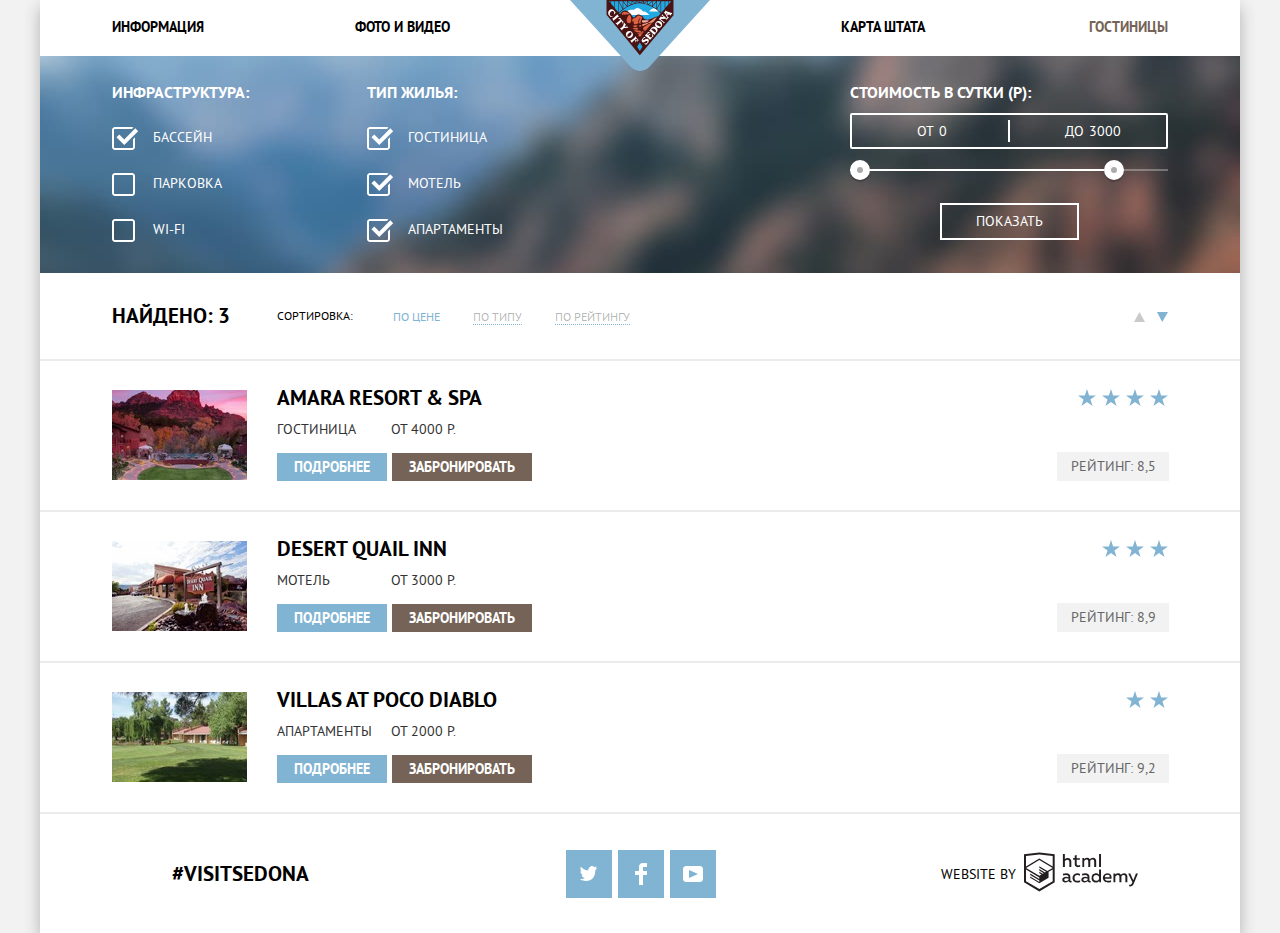
==== commit fc1388d6: "commit 28 Разработан скрипт для формы поиска. Файлы js и css  минифицированы и привязаны к html." ====
--- a/catalog.html
+++ b/catalog.html
@@ -1,109 +1,111 @@
 <!DOCTYPE html>
 <html lang="ru">
 
-<head>
-  <meta charset="utf-8">
-  <title>Седона - каталог</title>
-  <!-- <link href="https://fonts.googleapis.com/css?family=PT+Sans:400,700&display=swap&subset=cyrillic" rel="stylesheet"> -->
-  <link rel="stylesheet" href="css/normalize.min.css">
-  <link rel="stylesheet" href="css/style.min.css">
-  <!-- <link rel="stylesheet" href="css/style.css"> -->
-</head>
-
-<body class="inner-page">
-  <div class="wrapper">
-    <header class="main-header container">
-      <nav class="main-navigation">
-        <a class="main-header__logo" href="index.html">
-              <img src="img/logo-sedona.svg" width="140" height="71" alt="Логотип">
-            </a>
-        <div class="site-navigation">
-          <ul class="navigation navigation--left">
-            <li class="navigation__item">
-              <a href="#">Информация</a>
-            </li>
-            <li class="navigation__item">
-              <a href="#">Фото&nbsp;и&nbsp;видео</a>
-            </li>
-          </ul>
-          <ul class="navigation navigation--right">
-            <li class="navigation__item">
-              <a href="#">Карта штата</a>
-            </li>
-            <li class="navigation__item navigation__item--current">
-              <a href="catalog.html">Гостиницы</a>
-            </li>
-          </ul>
-        </div>
-      </nav>
-    </header>
-
-    <main class="main-content container">
-      <h1  class="visually-hidden">Поиск жилья в Седоне</h1>
-      <section class="section-filter">
-        <h2 class="visually-hidden">Фильтр по типу жилья</h2>
-        <form class="selection-form" action="#" method="get">
-          <fieldset class="selection-form__set checkbox-set">
-            <legend class="selection-form__title">Инфраструктура:</legend>
-            <ul class="selection-form__list">
-              <li class="selection-form__item">
-                <label  class="check__label" for="pool">
-                  <input class="visually-hidden " type="checkbox" id="pool" name="pool" checked>
-                  <span class="check__box"></span>
-                  <span>Бассейн</span>
-                </label>
-              </li>
-              <li class="selection-form__item">
-                <label for="parking">
-                  <input  class="visually-hidden" type="checkbox" id="parking" name="parking">
-                  <span class="check__box"></span>
-                  Парковка
-                </label>
-              </li>
-              <li class="selection-form__item">
-                <label for="wifi">
-                  <input  class="visually-hidden" type="checkbox" id="wifi" name="wifi">
-                  <span class="check__box"></span>
-                  Wi-Fi
-                </label>
+  <head>
+    <meta charset="utf-8">
+    <title>Седона - каталог</title>
+    <!-- <link href="https://fonts.googleapis.com/css?family=PT+Sans:400,700&display=swap&subset=cyrillic" rel="stylesheet"> -->
+    <link rel="stylesheet" href="css/normalize.min.css">
+    <link rel="stylesheet" href="css/style.min.css">
+    <!-- <link rel="stylesheet" href="css/style.css"> -->
+  </head>
+
+  <body class="inner-page">
+    <div class="wrapper">
+      <header class="main-header container">
+        <nav class="main-navigation">
+          <a class="main-header__logo" href="index.html">
+            <img src="img/logo-sedona.svg" width="140" height="71" alt="Логотип"
+                 aria-label="Перейти на главную страницу">
+          </a>
+          <div class="site-navigation">
+            <ul class="navigation">
+              <li class=" navigation__item">
+                <a href="#">Информация</a>
+              </li>
+              <li class="navigation__item">
+                <a href="#">Фото&nbsp;и&nbsp;видео</a>
+              </li>
+              <li class="navigation__item">
+                <a href="#">Карта штата</a>
+              </li>
+              <li class="navigation__item navigation__item--current">
+                <a href="catalog.html">Гостиницы</a>
               </li>
             </ul>
-          </fieldset>
-          <fieldset class="selection-form__set checkbox-set">
-            <legend class="selection-form__title">Тип жилья:</legend>
-            <ul class="selection-form__list">
-              <li class="selection-form__item">
-                <label for="hotel">
-                  <input  class="visually-hidden" type="checkbox" id="hotel" name="hotel" checked>
-                  <span class="check__box"></span>
-                  Гостиница
-                </label>
-              </li>
-              <li class="selection-form__item">
-                <label for="motel">
-                  <input  class="visually-hidden" type="checkbox" id="motel" name="motel" checked>
-                  <span class="check__box"></span>
-                  Мотель
-                </label>
-              </li>
-              <li class="selection-form__item">
-                <label for="apartment">
-                  <input  class="visually-hidden" type="checkbox" id="apartment" name="apartment" checked>
-                  <span class="check__box"></span>
-                  Апартаменты
-                </label>
-              </li>
-            </ul>
-          </fieldset>
-          <fieldset class="selection-form__set range-set">
-            <legend class="selection-form__title range-set__title">Стоимость в сутки (Р):</legend>
-
-            <div class="price-controls">
-              <label class="min-price">от</label>
-              <input type="text" name="min-price" value="0">
-              <label class="max-price">до</label>
-              <input type="text" name="max-price" value="3000">
-            </div>
+          </div>
+        </nav>
+      </header>
+
+      <main class="main-content container">
+        <h1 class="visually-hidden">Поиск жилья в Седоне</h1>
+        <section class="section-filter">
+          <h2 class="visually-hidden">Фильтр по типу жилья</h2>
+          <form class="selection-form" action="#" method="get">
+            <fieldset class="selection-form__set">
+              <legend class="selection-form__title">Инфраструктура:</legend>
+              <ul class="selection-form__list">
+
+                <li class="selection-form__item">
+                  <label class="check-label" for="pool">
+                    <input class="visually-hidden" type="checkbox" id="pool" name="pool" checked>
+                    <span class="checkbox-indicator"></span>
+                    Бассейн
+                  </label>
+                </li>
+                <li class="selection-form__item">
+                  <label class="check-label" for="parking">
+                    <input class="visually-hidden" type="checkbox" id="parking" name="parking">
+                    <span class="checkbox-indicator"></span>
+                    Парковка
+                  </label>
+                </li>
+                <li class="selection-form__item">
+                  <label class="check-label" for="wifi">
+                    <input class="visually-hidden" type="checkbox" id="wifi" name="wifi">
+                    <span class="checkbox-indicator"></span>
+                    Wi-Fi
+                  </label>
+                </li>
+              </ul>
+            </fieldset>
+            <fieldset class="selection-form__set">
+              <legend class="selection-form__title">Тип жилья:</legend>
+              <ul class="selection-form__list">
+                <li class="selection-form__item">
+                  <label class="check-label" for="hotel">
+                    <input class="visually-hidden" type="checkbox" id="hotel" name="hotel" checked>
+                    <span class="checkbox-indicator"></span>
+                    Гостиница
+                  </label>
+                </li>
+                <li class="selection-form__item">
+                  <label class="check-label" for="motel">
+                    <input class="visually-hidden" type="checkbox" id="motel" name="motel" checked>
+                    <span class="checkbox-indicator"></span>
+                    Мотель
+                  </label>
+                </li>
+                <li class="selection-form__item">
+                  <label class="check-label" for="apartment">
+                    <input class="visually-hidden" type="checkbox" id="apartment" name="apartment" checked>
+                    <span class="checkbox-indicator"></span>
+                    Апартаменты
+                  </label>
+                </li>
+              </ul>
+            </fieldset>
+            <fieldset class="selection-form__set range-set">
+              <legend class="selection-form__title range-set__title">
+                Стоимость в сутки (Р):
+              </legend>
+              <div class="price-controls">
+                <label class="min-price" for="min-price">от</label>
+                <input type="text" name="min-price" id="min-price" value="0" aria-label="Установить нижний предел цен">
+                <label class="max-price" for="max-price">до</label>
+                <input type="text" name="max-price" id="max-price" value="3000"
+                       aria-label="Установить верхний предел цен">
+              </div>
               <div class="range-controls">
                 <div class="scale">
                   <div class="bar">
@@ -114,184 +116,173 @@
                   </div>
                 </div>
               </div>
-
               <button class="button selection-form__button" type="submit">Показать</button>
-          </fieldset>
-        </form>
-      </section>
-
-      <section class="section-sort">
-        <h2 class="visually-hidden">Результат поиска жилья в Седоне</h2>
-        <div class="sorting-block sorting">
-          <div class="sorting__head">
-            <p class="sorting__title">Найдено:&nbsp;<span class="hotel-amount">3</span></p>
-            <p class="sorting__subtitle">Сортировка:</p>
-          </div>
-
-          <ul class="sorting__list">
-            <li>
-              <a class="sorting__item sorting__item--active">По цене</a>
-            </li>
-            <li>
-              <a class="sorting__item" href="#">По типу</a>
-            </li>
-            <li>
-              <a class="sorting__item" href="#">По рейтингу</a>
+            </fieldset>
+          </form>
+        </section>
+
+        <section class="section-sort">
+          <h2 class="visually-hidden">Результат поиска жилья в Седоне</h2>
+          <div class="sorting-block sorting">
+            <div class="sorting__head">
+              <p class="sorting__title">Найдено:&nbsp;<span class="hotel-amount">3</span></p>
+              <p class="sorting__subtitle">Сортировка:</p>
+            </div>
+            <ul class="sorting__list">
+              <li>
+                <a class="sorting__item sorting__item--active">По цене</a>
+              </li>
+              <li>
+                <a class="sorting__item" href="#">По типу</a>
+              </li>
+              <li>
+                <a class="sorting__item" href="#">По рейтингу</a>
+              </li>
+            </ul>
+            <ul class="sorting__list direction__list">
+              <li>
+                <a class="direction__item" href="#">
+                  <span class="visually-hidden">По возрастанию</span>
+                  <svg xmlns="http://www.w3.org/2000/svg" width="11" height="10" viewbox="0 0 11 10">
+                    <path fill="#231f20" d="M5.5 0L0 10h11z" />
+                  </svg>
+                </a>
+              </li>
+              <li>
+                <a class="direction__item direction__item--active" href="#">
+                  <span class="visually-hidden">По убыванию</span>
+                  <svg xmlns="http://www.w3.org/2000/svg" width="11" height="10" viewbox="0 0 11 10">
+                    <path fill="#231f20" d="M5.20 10L0 0h11" /></svg>
+                </a>
+              </li>
+            </ul>
+          </div>
+          <ul class="result-list">
+            <li class="result-list__item">
+              <img src="img/hotel-1.jpg" alt="Фото гостиницы Amara Resort & Spa" width="135" height="95">
+              <div class="shelter-description">
+                <a class="shelter-description__link" href="">
+                  <h3 class="shelter-description__title">
+                    Amara&nbsp;Resort&nbsp;&&nbsp;Spa
+                  </h3>
+                </a>
+                <p class="shelter-description__info shelter-info">
+                  <span class="shelter-info__type">Гостиница</span>
+                  <span class="shelter-info__price">От 4000 Р.</span>
+                </p>
+                <div class="action-button">
+                  <a class="button action-button__details" href="#">Подробнее</a>
+                  <a class="button action-button__book" href="#">Забронировать</a>
+                </div>
+              </div>
+              <div class="shelter-rating">
+                <div class="shelter-rating__stars">
+                  <span></span>
+                  <span></span>
+                  <span></span>
+                  <span></span>
+                  <!-- <span></span> -->
+                </div>
+                <p class="shelter-rating__text">Рейтинг: 8,5</p>
+              </div>
+            </li>
+            <li class="result-list__item">
+              <img src="img/hotel-2.jpg" alt="Фото мотеля Desert Quail Inn" width="135" height="95">
+              <div class="shelter-description">
+                <a class="shelter-description__link" href="">
+                  <h3 class="shelter-description__title">
+                    Desert&nbsp;Quail&nbsp;Inn
+                  </h3>
+                </a>
+                <p class="shelter-description__info shelter-info">
+                  <span class="shelter-info__type">Мотель</span>
+                  <span class="shelter-info__price">От 3000 Р.</span>
+                </p>
+                <div class="action-button">
+                  <a class="button action-button__details" href="#">Подробнее</a>
+                  <a class="button action-button__book" href="#">Забронировать</a>
+                </div>
+              </div>
+              <div class="shelter-rating">
+                <div class="shelter-rating__stars">
+                  <span></span>
+                  <span></span>
+                  <span></span>
+                  <!-- <span></span> -->
+                  <!-- <span></span> -->
+                </div>
+                <p class="shelter-rating__text">Рейтинг: 8,9</p>
+              </div>
+            </li>
+            <li class="result-list__item">
+              <img src="img/hotel-3.jpg" alt="Фото мотеля Desert Quail Inn" width="135" height="95">
+              <div class="shelter-description">
+                <a class="shelter-description__link" href="">
+                  <h3 class="shelter-description__title">
+                    Villas&nbsp;at&nbsp;Poco&nbsp;Diablo
+                  </h3>
+                </a>
+                <p class="shelter-description__info shelter-info">
+                  <span class="shelter-info__type">Апартаменты</span>
+                  <span class="shelter-info__price">От 2000 Р.</span>
+                </p>
+                <div class="action-button">
+                  <a class="button action-button__details" href="#">Подробнее</a>
+                  <a class="button action-button__book" href="#">Забронировать</a>
+                </div>
+              </div>
+              <div class="shelter-rating">
+                <div class="shelter-rating__stars">
+                  <span></span>
+                  <span></span>
+                  <!-- <span></span> -->
+                  <!-- <span></span> -->
+                  <!-- <span></span> -->
+                </div>
+                <p class="shelter-rating__text">Рейтинг: 9,2</p>
+              </div>
             </li>
           </ul>
-          <ul class="sorting__list direction__list">
-            <li>
-              <a class="direction__item" href="#">
-                <span class="visually-hidden">По возрастанию</span>
-                <svg xmlns="http://www.w3.org/2000/svg" width="11" height="10" viewbox="0 0 11 10"><path fill="#231f20" d="M5.5 0L0 10h11z"/>
+        </section>
+      </main>
+      <div class="footer-wrapper">
+        <footer class="main-footer container">
+          <div class="main-footer__link link">
+            <a class="link__item" href="#">#VISITSEDONA</a>
+          </div>
+          <ul class="main-footer__social social">
+            <li class="social__item">
+              <a class="social__button social__button--twt-icon" href="#" target="_blank">
+                <span class="visually-hidden">Twitter</span>
+              </a>
+            </li>
+            <li class="social__item">
+              <a class="social__button social__button--fb-icon" href="#" target="_blank">
+                <span class="visually-hidden">Facebook</span>
+              </a>
+            </li>
+            <li class="social__item">
+              <a class="social__button social__button--yt-icon" href="#" target="_blank">
+                <span class="visually-hidden">YouTube</span>
+              </a>
+            </li>
+          </ul>
+          <div class="main-footer__copyright copyright">
+            <p class="copyright__item">
+              <span class="copyright__title">Website by</span>
+              <a class="copyright__link" href="https://htmlacademy.ru/intensive/htmlcss"
+                 aria-label="Посетите сайт разработчика">
+                <svg class="copyright__img" id="Layer_1" data-name="Layer 1" xmlns="http://www.w3.org/2000/svg"
+                     width="114" height="40" viewbox="0 0 108.08 36.85">
+                  <path d="M44.61,26.88a2,2,0,0,0,.55-0.1v1.33a3.25,3.25,0,0,1-1.18.21,1.67,1.67,0,0,1-1.67-1,4.84,4.84,0,0,1-3.14,1.08c-1.51,0-2.91-.83-2.91-2.55,0-2.13,2-2.79,3.71-2.79a11.08,11.08,0,0,1,2.17.25v-0.3c0-1-.76-1.77-2.19-1.77a7.42,7.42,0,0,0-3,.64v-1.7a10.21,10.21,0,0,1,3.19-.55c2.36,0,3.81,1.12,3.81,3.65v3a0.54,0.54,0,0,0,.49.59h0.17Zm-6.44-1.13A1.35,1.35,0,0,0,39.63,27h0.11a3.39,3.39,0,0,0,2.41-1V24.58a9.72,9.72,0,0,0-1.81-.21c-1,0-2.16.33-2.16,1.38h0Zm12.36-6.11a5,5,0,0,1,2.57.64V22a4.08,4.08,0,0,0-2.3-.7,2.75,2.75,0,1,0,0,5.49,5,5,0,0,0,2.43-.64v1.71a6.27,6.27,0,0,1-2.76.57A4.21,4.21,0,0,1,46,24.51q0-.21,0-0.41a4.32,4.32,0,0,1,4.18-4.46h0.38Zm12.17,7.24a2,2,0,0,0,.55-0.1v1.33a3.25,3.25,0,0,1-1.18.21,1.67,1.67,0,0,1-1.67-1,4.84,4.84,0,0,1-3.14,1.08c-1.51,0-2.91-.83-2.91-2.55,0-2.13,2-2.79,3.71-2.79a11.08,11.08,0,0,1,2.17.25v-0.3c0-1-.76-1.77-2.19-1.77a7.42,7.42,0,0,0-3,.64v-1.7a10.21,10.21,0,0,1,3.19-.55c2.36,0,3.81,1.12,3.81,3.65v3a0.54,0.54,0,0,0,.49.59h0.17Zm-6.44-1.13A1.35,1.35,0,0,0,57.73,27h0.11a3.39,3.39,0,0,0,2.41-1V24.58a9.72,9.72,0,0,0-1.81-.21c-1.06,0-2.16.33-2.16,1.38h0ZM73,16V28.2H71.35V26.88a3.88,3.88,0,0,1-3.19,1.54,4.4,4.4,0,0,1,0-8.78,3.81,3.81,0,0,1,3,1.3V16H73Zm-4.53,5.22a2.76,2.76,0,1,0,0,5.52A2.86,2.86,0,0,0,71.15,25V23A2.91,2.91,0,0,0,68.49,21.27ZM79,19.64c3.31,0,4.46,2.68,3.92,5.09H76.7c0.21,1.5,1.67,2.11,3.19,2.11a6.11,6.11,0,0,0,2.64-.59v1.6a7.14,7.14,0,0,1-3,.57C77,28.42,74.78,27,74.78,24a4.18,4.18,0,0,1,4-4.39H79Zm0.09,1.54a2.28,2.28,0,0,0-2.44,2.1v0.06H81.3A2,2,0,0,0,79.13,21.18Zm5.73,7V19.87h1.65v1a3.81,3.81,0,0,1,2.78-1.27A2.86,2.86,0,0,1,91.89,21a4.12,4.12,0,0,1,2.91-1.33A3.06,3.06,0,0,1,98,23V28.2h-1.9V23.05a1.59,1.59,0,0,0-1.42-1.75H94.42a2.8,2.8,0,0,0-2.07,1.12V28.2h-1.9V23.05A1.59,1.59,0,0,0,89,21.31H88.8a3,3,0,0,0-2.21,1.29v5.63H84.86Zm21.31-8.33h1.9l-3.91,9.46c-0.9,2.17-2.09,2.86-3.35,2.86a4.76,4.76,0,0,1-1.1-.14V30.46a2.86,2.86,0,0,0,.85.12c0.9,0,1.58-.64,2.07-1.9l0.17-.42-4-8.4h2l2.86,6.29ZM38.73,1.46V6.22a3.81,3.81,0,0,1,2.7-1.14,3.25,3.25,0,0,1,3.44,3.4v5.15H43V8.72a1.81,1.81,0,0,0-1.61-2h-0.3a2.93,2.93,0,0,0-2.32,1.39v5.52h-1.9V1.46h1.9ZM49.94,2.31v3h3V6.91h-3v3.81c0,1.1.5,1.46,1.58,1.46a4.49,4.49,0,0,0,1.69-.33v1.6A6.8,6.8,0,0,1,51,13.8a2.55,2.55,0,0,1-2.86-2.74V6.89H46.58V5.26h1.5V2.74Zm5.4,11.31V5.28H57v1A3.81,3.81,0,0,1,59.77,5a2.86,2.86,0,0,1,2.6,1.33A4.12,4.12,0,0,1,65.28,5,3.06,3.06,0,0,1,68.44,8.4v5.21h-1.9V8.46a1.59,1.59,0,0,0-1.42-1.75H64.89a2.8,2.8,0,0,0-2.07,1.12v5.78h-1.9V8.46A1.59,1.59,0,0,0,59.5,6.71H59.27A3,3,0,0,0,57.06,8v5.63H55.34ZM71.17,1.45H73V13.6H71.17V1.45ZM14.71,0H14.55L0,1.54V28.21l14.55,8.66,14.55-8.66V1.54Zm12.5,27.1L14.55,34.64,1.9,27.12V16.18l12.59,7.5V25L5.86,19.9v1.31l8.68,5.21v1.39L5.87,22.65V24l8.68,5.21,8.75-5.24V18.31L27.2,16V27.12Zm0-12.53-3.48,2-1.6,1L14.51,13v1.31L21,18.23H21l-0.14.09-1,.54-5.37-3.2V17l4.24,2.52-1,.67-3.2-1.9v1.31l2.1,1.24L14.5,22.1,2,14.65,14.51,7.11Zm0-1.32L14.49,5.76,1.91,13.25v-10L14.56,1.92,27.21,3.25v10h0Z"
+                        transform="translate(0 -0.02)" fill="#231f20" />
                 </svg>
               </a>
-            </li>
-
-            <li>
-              <a class="direction__item direction__item--active" href="#">
-                <span class="visually-hidden">По убыванию</span>
-                <svg xmlns="http://www.w3.org/2000/svg" width="11" height="10" viewbox="0 0 11 10"><path fill="#231F20" d="M5.20 10L0 0h11"/></svg>
-              </a>
-            </li>
-          </ul>
-        </div>
-
-        <ul class="result-list">
-          <li class="result-list__item">
-            <img src="img/hotel-1.jpg" alt="Фото гостиницы Amara Resort & Spa" width="135" height="95" >
-            <div class="shelter-description">
-              <a class="shelter-description__link" href="">
-                <h3 class="shelter-description__title">
-                  Amara&nbsp;Resort&nbsp;&&nbsp;Spa
-                </h3>
-              </a>
-              <p class="shelter-description__info shelter-info">
-                <span class="shelter-info__type">Гостиница</span>
-                <span class="shelter-info__price">От 4000 Р.</span>
-              </p>
-              <div class="action-button">
-                <a class="button action-button__details" href="#">Подробнее</a>
-                <a class="button action-button__book" href="#">Забронировать</a>
-              </div>
-            </div>
-
-            <div class="shelter-rating">
-              <div class="shelter-rating__stars">
-                <span></span>
-                <span></span>
-                <span></span>
-                <span></span>
-                <!-- <span></span> -->
-              </div>
-              <p class="shelter-rating__text">Рейтинг: 8,5</p>
-            </div>
-          </li>
-
-          <li class="result-list__item">
-            <img src="img/hotel-2.jpg" alt="Фото мотеля Desert Quail Inn" width="135" height="95" >
-            <div class="shelter-description">
-              <a class="shelter-description__link" href="">
-                <h3 class="shelter-description__title">
-                  Desert&nbsp;Quail&nbsp;Inn
-                </h3>
-              </a>
-              <p class="shelter-description__info shelter-info">
-                <span class="shelter-info__type">Мотель</span>
-                <span class="shelter-info__price">От 3000 Р.</span>
-              </p>
-              <div class="action-button">
-                <a class="button action-button__details" href="#">Подробнее</a>
-                <a class="button action-button__book" href="#">Забронировать</a>
-              </div>
-            </div>
-
-            <div class="shelter-rating">
-              <div class="shelter-rating__stars">
-                <span></span>
-                <span></span>
-                <span></span>
-                <!-- <span></span> -->
-                <!-- <span></span> -->
-              </div>
-              <p class="shelter-rating__text">Рейтинг: 8,9</p>
-            </div>
-          </li>
-
-          <li class="result-list__item">
-            <img src="img/hotel-3.jpg" alt="Фото мотеля Desert Quail Inn" width="135" height="95" >
-            <div class="shelter-description">
-              <a class="shelter-description__link" href="">
-                <h3 class="shelter-description__title">
-                  Villas&nbsp;at&nbsp;Poco&nbsp;Diablo
-                </h3>
-              </a>
-              <p class="shelter-description__info shelter-info">
-                <span class="shelter-info__type">Апартаменты</span>
-                <span class="shelter-info__price">От 2000 Р.</span>
-              </p>
-              <div class="action-button">
-                <a class="button action-button__details" href="#">Подробнее</a>
-                <a class="button action-button__book" href="#">Забронировать</a>
-              </div>
-            </div>
-
-            <div class="shelter-rating">
-              <div class="shelter-rating__stars">
-                <span></span>
-                <span></span>
-                <!-- <span></span> -->
-                <!-- <span></span> -->
-                <!-- <span></span> -->
-              </div>
-              <p class="shelter-rating__text">Рейтинг: 9,2</p>
-            </div>
-          </li>
-
-        </ul>
-      </section>
-    </main>
-    <div class="footer-wrapper">
-      <footer class="main-footer container">
-        <div class="main-footer__link link">
-          <a class="link__item" href="#">#VISITSEDONA</a>
-        </div>
-
-        <ul class="main-footer__social social">
-          <li class="social__item">
-            <a class="social__button social__button--twt-icon" href="#" target="_blank">
-                  <span class="visually-hidden">Twitter</span>
-                </a>
-          </li>
-
-          <li class="social__item">
-            <a class="social__button social__button--fb-icon" href="#" target="_blank">
-                  <span class="visually-hidden">Facebook</span>
-                </a>
-          </li>
-          <li class="social__item">
-            <a class="social__button social__button--yt-icon" href="#" target="_blank">
-                  <span class="visually-hidden">YouTube</span>
-                </a>
-          </li>
-        </ul>
-
-        <div class="main-footer__copyright copyright">
-          <p class="copyright__item">
-            <span class="copyright__title">Website by</span>
-            <a class="copyright__link" href="https://htmlacademy.ru/intensive/htmlcss">
-                  <!-- <img class="copyright__img" src="img/logo-htmlacademy.svg" width="115" height="41" alt="HTML Academy"> -->
-                  <svg class="copyright__img" id="Layer_1" data-name="Layer 1" xmlns="http://www.w3.org/2000/svg" width="114" height="40" viewbox="0 0 108.08 36.85"><path d="M44.61,26.88a2,2,0,0,0,.55-0.1v1.33a3.25,3.25,0,0,1-1.18.21,1.67,1.67,0,0,1-1.67-1,4.84,4.84,0,0,1-3.14,1.08c-1.51,0-2.91-.83-2.91-2.55,0-2.13,2-2.79,3.71-2.79a11.08,11.08,0,0,1,2.17.25v-0.3c0-1-.76-1.77-2.19-1.77a7.42,7.42,0,0,0-3,.64v-1.7a10.21,10.21,0,0,1,3.19-.55c2.36,0,3.81,1.12,3.81,3.65v3a0.54,0.54,0,0,0,.49.59h0.17Zm-6.44-1.13A1.35,1.35,0,0,0,39.63,27h0.11a3.39,3.39,0,0,0,2.41-1V24.58a9.72,9.72,0,0,0-1.81-.21c-1,0-2.16.33-2.16,1.38h0Zm12.36-6.11a5,5,0,0,1,2.57.64V22a4.08,4.08,0,0,0-2.3-.7,2.75,2.75,0,1,0,0,5.49,5,5,0,0,0,2.43-.64v1.71a6.27,6.27,0,0,1-2.76.57A4.21,4.21,0,0,1,46,24.51q0-.21,0-0.41a4.32,4.32,0,0,1,4.18-4.46h0.38Zm12.17,7.24a2,2,0,0,0,.55-0.1v1.33a3.25,3.25,0,0,1-1.18.21,1.67,1.67,0,0,1-1.67-1,4.84,4.84,0,0,1-3.14,1.08c-1.51,0-2.91-.83-2.91-2.55,0-2.13,2-2.79,3.71-2.79a11.08,11.08,0,0,1,2.17.25v-0.3c0-1-.76-1.77-2.19-1.77a7.42,7.42,0,0,0-3,.64v-1.7a10.21,10.21,0,0,1,3.19-.55c2.36,0,3.81,1.12,3.81,3.65v3a0.54,0.54,0,0,0,.49.59h0.17Zm-6.44-1.13A1.35,1.35,0,0,0,57.73,27h0.11a3.39,3.39,0,0,0,2.41-1V24.58a9.72,9.72,0,0,0-1.81-.21c-1.06,0-2.16.33-2.16,1.38h0ZM73,16V28.2H71.35V26.88a3.88,3.88,0,0,1-3.19,1.54,4.4,4.4,0,0,1,0-8.78,3.81,3.81,0,0,1,3,1.3V16H73Zm-4.53,5.22a2.76,2.76,0,1,0,0,5.52A2.86,2.86,0,0,0,71.15,25V23A2.91,2.91,0,0,0,68.49,21.27ZM79,19.64c3.31,0,4.46,2.68,3.92,5.09H76.7c0.21,1.5,1.67,2.11,3.19,2.11a6.11,6.11,0,0,0,2.64-.59v1.6a7.14,7.14,0,0,1-3,.57C77,28.42,74.78,27,74.78,24a4.18,4.18,0,0,1,4-4.39H79Zm0.09,1.54a2.28,2.28,0,0,0-2.44,2.1v0.06H81.3A2,2,0,0,0,79.13,21.18Zm5.73,7V19.87h1.65v1a3.81,3.81,0,0,1,2.78-1.27A2.86,2.86,0,0,1,91.89,21a4.12,4.12,0,0,1,2.91-1.33A3.06,3.06,0,0,1,98,23V28.2h-1.9V23.05a1.59,1.59,0,0,0-1.42-1.75H94.42a2.8,2.8,0,0,0-2.07,1.12V28.2h-1.9V23.05A1.59,1.59,0,0,0,89,21.31H88.8a3,3,0,0,0-2.21,1.29v5.63H84.86Zm21.31-8.33h1.9l-3.91,9.46c-0.9,2.17-2.09,2.86-3.35,2.86a4.76,4.76,0,0,1-1.1-.14V30.46a2.86,2.86,0,0,0,.85.12c0.9,0,1.58-.64,2.07-1.9l0.17-.42-4-8.4h2l2.86,6.29ZM38.73,1.46V6.22a3.81,3.81,0,0,1,2.7-1.14,3.25,3.25,0,0,1,3.44,3.4v5.15H43V8.72a1.81,1.81,0,0,0-1.61-2h-0.3a2.93,2.93,0,0,0-2.32,1.39v5.52h-1.9V1.46h1.9ZM49.94,2.31v3h3V6.91h-3v3.81c0,1.1.5,1.46,1.58,1.46a4.49,4.49,0,0,0,1.69-.33v1.6A6.8,6.8,0,0,1,51,13.8a2.55,2.55,0,0,1-2.86-2.74V6.89H46.58V5.26h1.5V2.74Zm5.4,11.31V5.28H57v1A3.81,3.81,0,0,1,59.77,5a2.86,2.86,0,0,1,2.6,1.33A4.12,4.12,0,0,1,65.28,5,3.06,3.06,0,0,1,68.44,8.4v5.21h-1.9V8.46a1.59,1.59,0,0,0-1.42-1.75H64.89a2.8,2.8,0,0,0-2.07,1.12v5.78h-1.9V8.46A1.59,1.59,0,0,0,59.5,6.71H59.27A3,3,0,0,0,57.06,8v5.63H55.34ZM71.17,1.45H73V13.6H71.17V1.45ZM14.71,0H14.55L0,1.54V28.21l14.55,8.66,14.55-8.66V1.54Zm12.5,27.1L14.55,34.64,1.9,27.12V16.18l12.59,7.5V25L5.86,19.9v1.31l8.68,5.21v1.39L5.87,22.65V24l8.68,5.21,8.75-5.24V18.31L27.2,16V27.12Zm0-12.53-3.48,2-1.6,1L14.51,13v1.31L21,18.23H21l-0.14.09-1,.54-5.37-3.2V17l4.24,2.52-1,.67-3.2-1.9v1.31l2.1,1.24L14.5,22.1,2,14.65,14.51,7.11Zm0-1.32L14.49,5.76,1.91,13.25v-10L14.56,1.92,27.21,3.25v10h0Z" transform="translate(0 -0.02)" fill="#231f20"/>
-                  </svg>
-                </a>
-          </p>
-
-        </div>
-      </footer>
+            </p>
+          </div>
+        </footer>
+      </div>
     </div>
-
-
-  </div>
-</body>
+  </body>
 
 </html>
--- a/css/style.min.css
+++ b/css/style.min.css
@@ -1,194 +1 @@
-@font-face{font-family:"PT Sans";font-style:normal;font-weight:400;src:local("PT Sans"),local("PTSans-Regular"),url(../fonts/ptsans.woff2) format("woff2"),url(../fonts/ptsans.woff) format("woff")}
-@font-face{font-family:"PT Sans";font-style:normal;font-weight:700;src:local("PT Sans Bold"),local("PTSans-Bold"),url(../fonts/ptsansbold.woff2) format("woff2"),url(../fonts/ptsansbold.woff) format("woff")}
-html{box-sizing:border-box}
-.visually-hidden{position:absolute;white-space:nowrap;width:1px;height:1px;overflow:hidden;border:0;padding:0;clip:rect(0,0,0,0);clip-path:inset(50%);margin:-1px}
-*,::after,::before{box-sizing:inherit}
-body{margin:0;padding:0;overflow:auto;font-family:"PT Sans",Arial,sans-serif;font-weight:400;color:#000;text-transform:uppercase;background:#f2f2f2}
-img{max-width:100%;height:auto}
-a{text-decoration:none}
-.button{margin:0;padding:0;font-size:21px;line-height:26px;font-weight:700;color:#fff;text-transform:uppercase;border:none;outline:0}
-.button:hover{cursor:pointer}
-.wrapper{margin:0 auto;max-width:1200px;background-color:#fff;box-shadow:0 7px 15px #b3b1b1}
-.main-navigation{position:relative;font-size:14px;line-height:26px;font-weight:700;background:#fff}
-.site-navigation{display:flex}
-.navigation{display:flex;flex-wrap:wrap;margin:0;padding:0;list-style:none;flex-basis:50%}
-.navigation--left{justify-content:flex-start}
-.navigation--right{justify-content:flex-end}
-.navigation__item{padding:14px 70px 16px 70px}
-.navigation--left .navigation__item:nth-child(1){margin-left:2px}
-.navigation--left .navigation__item:nth-child(2){margin-left:6px}
-.navigation--right .navigation__item:nth-child(2){margin-right:2px}
-.navigation--right .navigation__item:nth-child(1){margin-right:26px}
-.navigation__item a{font-weight:700;color:#000;outline:0}
-.site-navigation a:focus,.site-navigation a:hover{color:#81b3d2}
-.site-navigation a:active{color:rgba(0,0,0,.3)}
-.navigation__item--current a{color:#766357}
-.main-header__banner{position:relative;display:flex;justify-content:center;padding-top:76px;padding-bottom:80px;width:1200px;background:#81b3d2;background-image:url(../img/sedona-banner_bg.jpg);background-position:center -83px;background-repeat:no-repeat;background-size:cover}
-.main-header__banner::after{content:"";position:absolute;background-image:url(../img/intro-mask.svg);background-size:cover;background-position:center;width:1200px;height:59px;bottom:-2px;left:0;filter:drop-shadow(0 1px 0 #fff)}
-.main-header__banner img{width:459px;height:353px}
-.main-header__logo{position:absolute;z-index:1;top:0;left:0;right:0;margin:auto;width:140px;height:71px;outline:0}
-.main-header__logo img{width:140px;height:71px}
-.main-header__logo:focus,.main-header__logo:hover{cursor:default}
-.inner-page .main-header__logo:focus,.inner-page .main-header__logo:hover{filter:drop-shadow(0 6px 10px #3f9cd6);cursor:pointer}
-.inner-page .main-header__logo:active{filter:drop-shadow(0 3px 5px #316888)}
-.advantages{display:flex;flex-direction:column;align-items:center}
-.advantages-intro{width:500px;padding-top:60px;line-height:26px;text-align:center}
-.advantages-intro__slogan{margin:0;margin-bottom:27px;padding:0;font-size:21px;font-weight:700}
-.advantages-intro__consideration{margin:0;margin-bottom:51px;padding:0;font-size:14px;font-weight:400;color:#333}
-.advantages__item{display:flex;justify-content:space-between;align-items:flex-start;width:100%;color:#fff}
-.advantages__item img{width:800px;height:256px}
-.advantages__item-description{align-self:stretch;margin:0;padding:47px 0 0 0;flex-grow:1;text-align:center;line-height:21px;background-color:#81b3d2}
-.advantages__title{margin:0;margin-bottom:24px;padding:0 120px 0 120px;font-size:21px;font-weight:700;color:inherit}
-.advantages__num{display:block;margin:0;margin-bottom:21px;padding:0}
-.advantages__text{margin:0;margin-bottom:59px;padding:0 55px 0 55px}
-.advantages__text--padding-40px{padding:0 40px 0 40px}
-.advantages__text--padding-75px{padding:0 75px 0 75px}
-.advantages__text--padding-65px{padding:0 65px 0 65px}
-.advantages__num,.advantages__text{font-size:14px;font-weight:400;color:inherit}
-.advantages__list{display:flex;margin:0;padding:0;list-style:none;background-color:#eee}
-.advantages__list .advantages__num,.advantages__list .advantages__text{color:#333}
-.advantages__list .advantages__item-description{width:400px;background-color:inherit}
-.attraction__list{display:flex;align-items:flex-start;margin:0;padding:0;list-style:none;background-color:#fff}
-.attraction__item{margin:0;padding:0;padding-top:59px;width:400px;line-height:21px;text-align:center}
-.attraction__icon{display:inline-block;vertical-align:middle;margin-bottom:28px;width:75px;height:75px;background-position:center;background-repeat:no-repeat;background-size:contain}
-.attraction__icon--back1{background-image:url(../img/icon-1.svg)}
-.attraction__icon--back2{background-image:url(../img/icon-2.svg)}
-.attraction__icon--back3{background-image:url(../img/icon-3.svg)}
-.attraction__title{margin:0;margin-bottom:23px;padding:0;font-weight:700;font-size:21px;color:#000}
-.attraction__description{margin:0;margin-bottom:82px;padding:0 60px 0 60px;font-size:14px;font-weight:400;color:#333}
-.attraction__description--padding-50px{padding:0 50px 0 50px}
-.hotel-searching{padding-top:49px;padding-right:316px;padding-left:316px;text-align:center;background-color:#fff}
-.hotel-searching__title{margin:0;margin-bottom:24px;padding:0;font-size:30px;line-height:36px;font-weight:700}
-.hotel-searching__description{margin:0;margin-bottom:47px;padding:0;font-size:14px;line-height:24px;font-weight:400;color:#333}
-.hotel-searching__button{width:100%;margin:0;padding:0;padding-top:30px;padding-bottom:30px;background-color:#766357}
-.hotel-searching__button:focus,.hotel-searching__button:hover{background-color:#604e43;cursor:pointer}
-.hotel-searching__button:active{background-color:#503e33;color:rgba(255,255,255,.3)}
-.map{position:relative;background-image:url(../img/map.jpg);background-size:cover;background-repeat:no-repeat;background-position:center center;width:100%;height:594px}
-.modal-searching{position:absolute;top:0;left:0;right:0;margin:auto;padding-top:55px;padding-bottom:55px;padding-left:56px;padding-right:56px;width:570px;background-color:#fff;box-shadow:0 7px 15px #b3b1b1}
-.search-form{display:flex;flex-direction:column;font-size:14px;line-height:26px;font-weight:700;background-color:#fff}
-.age-set,.date-set{margin:0;padding:0;border:none}
-.age-set__list,.date-set__list{display:flex;margin:0;padding:0;list-style:none}
-.date-set__list{flex-direction:column}
-.date-set__item{display:flex;justify-content:space-between;align-items:center;margin-bottom:30px}
-.age-set__list{flex-direction:row;margin-bottom:23px}
-.age-set__item{display:flex;align-items:center;flex-basis:50%;margin-bottom:30px}
-.age-set__item:first-of-type{padding-right:4px}
-.age-set__item:last-of-type{padding-left:51px}
-.age-set__input,.date-set__input{background-color:#f2f2f2;padding:0;border:2px solid #f2f2f2}
-.age-set__label{margin-right:auto}
-.date-set__input{margin-left:auto;width:308px;height:38px;padding-left:11px;font-size:14px;line-height:26px;font-weight:700;text-transform:uppercase;color:#000}
-.age-set__input{text-align:center;width:38px;height:38px;font-size:14px;line-height:26px;font-weight:700;text-transform:uppercase;color:#000}
-.age-set__input:hover,.date-set__input:hover{background-color:#ebebeb;border:2px solid #ebebeb}
-.age-set__input:focus,.date-set__input:focus{background-color:#fff;outline:0;border:2px solid #e5e5e5}
-.age-set__button,.date-set__button{padding:0;margin:0;width:38px;height:38px;background-color:#f2f2f2;border:2px solid #f2f2f2}
-.date-set__button{padding-top:5px}
-.age-set__button:hover,.date-set__button:hover{background-color:#ebebeb;border:2px solid #ebebeb}
-.age-set__button:focus,.date-set__button:focus{border:2px solid #e5e5e5}
-.date-set__button path{fill:#cacaca}
-.date-set__button:focus path,.date-set__button:hover path{fill:#000}
-.date-set__button:active path{fill:#81b3d2}
-.age-set__button{color:#cacaca}
-.age-set__button:focus,.age-set__button:hover{color:#000}
-.age-set__button:active{color:#81b3d2}
-.search-form__button{padding:16px 30px 16px 30px;background-color:#81b3d2}
-.search-form__button:focus,.search-form__button:hover{background-color:#669ec0;cursor:pointer}
-.search-form__button:active{background-color:#5496bd;color:rgba(255,255,255,.3)}
-.footer-wrapper{position:relative}
-.main-footer{position:absolute;bottom:2px;display:flex;flex-direction:row;justify-content:space-around;align-items:center;margin:0;padding:0;padding-top:28px;padding-bottom:28px;width:100%;text-align:center;background-color:rgba(255,255,255,.9)}
-.inner-page .main-footer{position:static;border-top:2px solid rgba(229,229,229,.76);background-color:#fff}
-.social{margin:0;padding:0;list-style:none}
-.main-footer__copyright,.main-footer__link,.main-footer__social{width:33.3333%;display:flex;justify-content:center;align-items:center;flex-wrap:wrap;flex-basis:33.33333%;margin:0 20px}
-.main-footer__social{margin-left:15px}
-.main-footer__copyright,.main-footer__link{flex-direction:column}
-.copyright__item,.link__item{margin-top:5px;margin-bottom:5px}
-.social__item{margin-top:5px;margin-bottom:5px;margin-left:6px}
-.link__item{font-size:21px;font-weight:700;line-height:26px;outline:0;color:#000}
-.link__item:focus,.link__item:hover{text-decoration:underline;color:#81b3d2}
-.link__item:active{text-decoration:none;color:#bdbbbc}
-.social__button{position:relative;display:block;width:46px;height:48px;background-color:#81b3d2;outline:0}
-.social__button::after{content:"";position:absolute;width:46px;height:48px;top:0;left:0;background-repeat:no-repeat;background-position:center center}
-.social__button--twt-icon::after{background-image:url(../img/twitter.svg)}
-.social__button--fb-icon::after{background-image:url(../img/facebook.svg)}
-.social__button--yt-icon::after{background-image:url(../img/youtube.svg)}
-.social__button:active::after{opacity:.3}
-.social__button:focus,.social__button:hover{background-color:#669ec0}
-.social__button:active{background-color:#5496bd}
-.copyright__item{display:flex;justify-content:center;align-items:center;margin:0;padding:0;margin-top:10px;margin-bottom:10px}
-.copyright__title{margin:0;padding:0;padding-right:8px;font-size:14px;line-height:26px;font-weight:400}
-.copyright__link{margin:0;padding:0;vertical-align:middle;outline:0}
-.copyright__link:focus path,.copyright__link:hover path{fill:#81b3d2}
-.copyright__link:active path{fill:#bdbbbc}
-.copyright__img{margin:0;padding:0}
-.section-filter{background-color:#3d729c;background-image:url(../img/section-filter_bg.jpg);background-position:center;background-repeat:no-repeat;background-size:cover}
-.selection-form{display:flex;justify-content:space-between;align-items:stretch;flex-wrap:wrap;padding-top:27px;padding-bottom:11px}
-.selection-form__set{margin:0;padding:0;border:none}
-.checkbox-set{width:204px;padding:0 20px 0 20px}
-.checkbox-set:nth-of-type(1){margin-left:52px}
-.checkbox-set:nth-of-type(2){margin-left:52px}
-.selection-form__list{margin:0;padding:0;list-style:none}
-.selection-form__title{margin-bottom:19px;font-size:16px;line-height:21px;font-weight:700;color:#fff}
-.selection-form__item label{font-size:14px;line-height:21px;font-weight:400;color:#fff}
-.check__box{display:inline-block;vertical-align:middle;width:30px;height:30px;margin-right:6px;background-image:url(../img/checkbox-off.svg);background-position:left center;background-repeat:no-repeat}
-.selection-form__item input:checked+.check__box{background-image:url(../img/checkbox-on.svg)}
-.selection-form__item input:disabled+.check__box{background-image:url(../img/checkbox-disabled-off.svg)}
-.selection-form__item input:checked:disabled+.check__box{background-image:url(../img/checkbox-disabled-on.svg)}
-.selection-form__item{height:30px;margin-bottom:16px;cursor:pointer}
-.selection-form__item .selection-form__item input,.selection-form__item label{cursor:inherit}
-.range-set{width:318px;margin-left:auto;margin-right:72px}
-.range-set__title{margin-bottom:9px}
-.price-controls{position:relative;display:flex;align-items:center;height:36px;margin-bottom:20px;line-height:18px;font-size:0;border:2px solid #fff;border-radius:2px}
-.price-controls::after{content:"";position:absolute;top:50%;left:50%;width:2px;height:22px;background:#fff;transform:translate(-50%,-50%)}
-.price-controls input{width:50px;margin:0;padding:0;padding-left:5px;line-height:inherit;font-size:14px;font-weight:400;color:#fff;background:0 0;outline:0;border:none}
-.max-price,.min-price{font-size:14px;line-height:inherit;font-weight:400;color:#fff;cursor:pointer}
-.min-price{padding-left:65px}
-.max-price{padding-left:81px}
-.range-controls{position:relative;margin-bottom:32px}
-.scale{height:2px;background:rgba(255,255,255,.3)}
-.bar{width:80%;height:2px;background:#fff}
-.range-toggle{position:absolute;top:-9px;width:20px;height:20px;background:#ababab;border:7px solid #fff;border-radius:50%;box-shadow:0 2px 1px 0 rgba(0,1,1,.2);cursor:pointer}
-.range-toggle:hover{width:22px;height:22px;top:-10px;border:7px solid #fff}
-.range-toggle-min{left:0}
-.range-toggle-min:hover{left:-1px}
-.range-toggle-max{left:80%}
-.range-toggle-max:hover{left:79.8%}
-.selection-form__button{display:block;margin:0 auto;padding:6px 34px 6px 34px;font-size:14px;line-height:21px;font-weight:400;background-color:transparent;border:2px solid #fff}
-.selection-form__button:focus,.selection-form__button:hover{color:#000;outline:0;background-color:rgba(255,255,255,1);cursor:pointer}
-.selection-form__button:active{background-color:rgba(255,255,255,.3);color:rgba(0,0,0,.3)}
-.sorting{display:flex;align-items:center;justify-content:space-between;padding-top:30px;padding-bottom:30px}
-.sorting__head{display:flex;align-items:center;margin-left:72px}
-.sorting__subtitle,.sorting__title{margin:0;padding:0}
-.sorting__title{margin-right:47px;font-size:21px;line-height:26px;font-weight:700}
-.sorting__subtitle{margin-right:40px;font-size:12px;line-height:18px;font-weight:400}
-.sorting__list{display:flex;align-items:center;margin:0;padding:0;list-style:none}
-.sorting__item{margin-right:33px;font-size:12px;line-height:18px;font-weight:400;color:rgba(0,0,0,.3);border-bottom:1px dotted #81b3d2;outline:0}
-.sorting__item:focus,.sorting__item:hover{border-bottom:1px dotted #81b3d2;color:#81b3d2}
-.sorting__item:active{border-bottom:none;color:#000}
-.sorting__item--active,.sorting__item--active:active,.sorting__item--active:hover{border-bottom:none;color:#81b3d2}
-.direction__list{margin-left:auto;margin-right:66px}
-.direction__item{margin:6px;outline:0}
-.direction__item path{fill:#cacaca}
-.direction__item:focus path,.direction__item:hover path{fill:#000}
-.direction__item:active path{fill:#81b3d2}
-.direction__item--active path{fill:#81b3d2}
-.result-list{margin:0;padding:0;list-style:none}
-.result-list__item{display:flex;flex-wrap:wrap;padding-top:24px;padding-bottom:29px;border-top:2px solid rgba(229,229,229,.76)}
-.result-list__item img{margin-left:72px;padding-top:5px;width:135px;height:95px}
-.shelter-description{margin-left:30px}
-.shelter-description__link{font-size:21px;line-height:26px;font-weight:700;color:#000;outline:0}
-.shelter-description__link:focus,.shelter-description__link:hover{color:#81b3d2}
-.shelter-description__link:active{color:rgba(0,0,0,.3)}
-.shelter-description__title{margin:0;padding:0;margin-bottom:8px;font:inherit;color:inherit}
-.shelter-info{display:flex;margin:0;padding:0;margin-bottom:17px}
-.shelter-info__price,.shelter-info__type{font-size:14px;line-height:21px;font-weight:400;color:#333;flex-basis:50%}
-.shelter-info__price{margin-left:-14px}
-.action-button__book,.action-button__details{padding:5px 17px;font-size:14px;line-height:21px;font-weight:700;color:#fff}
-.action-button__details{background-color:#81b3d2}
-.action-button__book{margin-left:1px;background-color:#766357}
-.action-button__details:focus,.action-button__details:hover{background-color:#669ec0}
-.action-button__details:active{background-color:#5496bd;color:rgba(255,255,255,.3)}
-.action-button__book:focus,.action-button__book:hover{background-color:#604e43}
-.action-button__book:active{background-color:#503e33;color:rgba(255,255,255,.3)}
-.shelter-rating{display:flex;flex-direction:column;margin-left:auto;margin-right:71px}
-.shelter-rating__stars{display:flex;justify-content:flex-end;margin-bottom:45px}
-.shelter-rating__stars span{margin-top:2px;margin-left:4px;width:20px;height:20px;background-image:url(../img/star.svg);background-repeat:no-repeat;background-position:center center}
-.shelter-rating__text{display:inline-block;vertical-align:top;margin:0;padding:4px 4px;width:112px;text-align:center;font-size:14px;line-height:21px;font-weight:400;color:#666;background-color:#f2f2f2}+@-webkit-keyframes roll-in{0%{left:-3000px}60%{left:30px}65%{left:-20px}70%{left:20px}75%{left:-10px}80%{left:10px}85%{left:-5px}90%{left:5px}95%{left:-2px}to{left:0}}@keyframes roll-in{0%{left:-3000px}60%{left:30px}65%{left:-20px}70%{left:20px}75%{left:-10px}80%{left:10px}85%{left:-5px}90%{left:5px}95%{left:-2px}to{left:0}}@-webkit-keyframes shake{0%,to{-webkit-transform:skewX(0);transform:skewX(0)}10%,30%,50%,70%,90%{-webkit-transform:skewX(2deg);transform:skewX(2deg)}20%,40%,60%,80%{-webkit-transform:skewX(-2deg);transform:skewX(-2deg)}}@keyframes shake{0%,to{-webkit-transform:skewX(0);transform:skewX(0)}10%,30%,50%,70%,90%{-webkit-transform:skewX(2deg);transform:skewX(2deg)}20%,40%,60%,80%{-webkit-transform:skewX(-2deg);transform:skewX(-2deg)}}@font-face{font-family:"PT Sans";font-style:normal;font-weight:400;src:local("PT Sans"),local("PTSans-Regular"),url(../fonts/ptsans.woff2) format("woff2"),url(../fonts/ptsans.woff) format("woff")}@font-face{font-family:"PT Sans";font-style:normal;font-weight:700;src:local("PT Sans Bold"),local("PTSans-Bold"),url(../fonts/ptsansbold.woff2) format("woff2"),url(../fonts/ptsansbold.woff) format("woff")}html{-webkit-box-sizing:border-box;box-sizing:border-box}.visually-hidden{position:absolute;white-space:nowrap;width:1px;height:1px;overflow:hidden;border:0;padding:0;clip:rect(0,0,0,0);-webkit-clip-path:inset(50%);clip-path:inset(50%);margin:-1px}*,::after,::before{-webkit-box-sizing:inherit;box-sizing:inherit}.button,body{margin:0;padding:0;text-transform:uppercase}body{overflow:auto;font-family:"PT Sans","Arial",sans-serif;background:#f2f2f2;font-weight:400;color:#000}img{max-width:100%;height:auto}a{text-decoration:none}.button{font-size:21px;line-height:26px;font-weight:700;color:#fff;border:0;outline:0}.button:hover{cursor:pointer;outline:0}.wrapper{margin:0 auto;width:1200px;background-color:#fff;-webkit-box-shadow:0 7px 15px #b3b1b1;box-shadow:0 7px 15px #b3b1b1}.main-navigation{position:relative;background:#fff}.navigation{display:-webkit-box;display:-ms-flexbox;display:flex;-ms-flex-wrap:wrap;flex-wrap:wrap;margin:0;padding:19px 72px 0;list-style:none}.navigation__item{padding-bottom:21px;width:20%;font-size:14px;line-height:16px;font-weight:700}.navigation__item:nth-of-type(2){margin-right:20%;padding-left:32px}.navigation__item:nth-of-type(n+3){text-align:right}.navigation__item:nth-of-type(3){text-align:right;padding-right:32px}.navigation__item a{padding:0;margin:0;font:inherit;color:inherit;line-height:inherit}.navigation__item a:focus,.navigation__item a:hover{color:#81b3d2;outline:0}.navigation__item a:active{color:rgba(0,0,0,.3)}.navigation__item--current a{color:#766357}.main-header__banner{position:relative;display:-webkit-box;display:-ms-flexbox;display:flex;-webkit-box-pack:center;-ms-flex-pack:center;justify-content:center;padding-top:76px;padding-bottom:80px;width:1200px;background:#81b3d2;background-image:url(../img/sedona-banner_bg.jpg);background-position:center -83px;background-repeat:no-repeat;background-size:cover}.main-header__banner::after{content:"";position:absolute;background-image:url(../img/intro-mask.svg);background-size:cover;background-position:center;width:1200px;height:59px;bottom:-2px;left:0;-webkit-filter:drop-shadow(0 1px 0 #fff);filter:drop-shadow(0 1px 0 #fff)}.main-header__banner img{width:459px;height:353px}.main-header__logo{position:absolute;z-index:1;top:0;left:0;right:0;margin:auto;outline:0}.main-header__logo,.main-header__logo img{width:140px;height:71px}.main-header__logo:focus,.main-header__logo:hover{cursor:default;outline:0}.inner-page .main-header__logo:focus,.inner-page .main-header__logo:hover{-webkit-filter:drop-shadow(0 6px 10px #3f9cd6);filter:drop-shadow(0 6px 10px #3f9cd6);cursor:pointer;outline:0}.inner-page .main-header__logo:active{-webkit-filter:drop-shadow(0 3px 5px #316888);filter:drop-shadow(0 3px 5px #316888)}.advantages{display:-webkit-box;display:-ms-flexbox;display:flex;-webkit-box-orient:vertical;-webkit-box-direction:normal;-ms-flex-direction:column;flex-direction:column;-webkit-box-align:center;-ms-flex-align:center;align-items:center}.advantages-intro{width:500px;padding-top:59px;line-height:26px;text-align:center}.advantages-intro__slogan{margin:0 0 27px;padding:0;font-size:21px;font-weight:700}.advantages-intro__consideration{margin:0 0 51px;padding:0;font-size:14px;font-weight:400;color:#333}.advantages__item{display:-webkit-box;display:-ms-flexbox;display:flex;-webkit-box-pack:justify;-ms-flex-pack:justify;justify-content:space-between;-webkit-box-align:start;-ms-flex-align:start;align-items:flex-start;width:100%;color:#fff}.advantages__item img{width:800px;height:256px}.advantages__item-description{-ms-flex-item-align:stretch;-ms-grid-row-align:stretch;align-self:stretch;margin:0;padding:47px 0 0;-webkit-box-flex:1;-ms-flex-positive:1;flex-grow:1;text-align:center;line-height:21px;background-color:#81b3d2}.advantages__title{margin:0 0 24px;padding:0 120px;font-size:21px;font-weight:700;color:inherit}.advantages__num{display:block;margin:0 0 21px;padding:0}.advantages__text{margin:0 0 59px;padding:0 45px}.advantages__num,.advantages__text{font-size:14px;font-weight:400;color:inherit}.advantages__list,.attraction__list{display:-webkit-box;display:-ms-flexbox;display:flex;-ms-flex-wrap:wrap;flex-wrap:wrap;margin:0;padding:0;list-style:none;background-color:#eee}.advantages__list .advantages__num,.advantages__list .advantages__text{color:#333}.advantages__list .advantages__item-description{width:400px;background-color:inherit}.attraction__list{-webkit-box-align:start;-ms-flex-align:start;align-items:flex-start;background-color:#fff}.attraction__item{margin:0;padding:140px 0 0;width:400px;line-height:21px;text-align:center}.attraction__title{position:relative;margin-bottom:23px;padding:0 50px;font-weight:700;font-size:21px;color:#000}.attraction__title::before{content:"";position:absolute;bottom:48px;left:0;right:0;margin:0 auto;width:76px;height:76px;background-repeat:no-repeat;background-position:center center}.attraction__icon-house::before{background-image:url(../img/icon-1.svg);background-size:75px 72px}.attraction__icon-meal::before{background-image:url(../img/icon-2.svg);background-size:74px 70px}.attraction__icon-gift::before{background-image:url(../img/icon-3.svg);background-size:64px 76px}.attraction__description{margin:0 0 83px;padding:0 50px;font-size:14px;font-weight:400;color:#333}.hotel-searching{padding-top:50px;padding-right:316px;padding-left:316px;text-align:center;background-color:#fff}.hotel-searching__title{margin:0 0 24px;padding:0;font-size:30px;line-height:36px;font-weight:700}.hotel-searching__description{margin:0 0 47px;padding:0 60px;font-size:14px;line-height:24px;font-weight:400;color:#333}.hotel-searching__button{width:100%;margin:0;padding:30px 0;background-color:#766357}.hotel-searching__button:focus,.hotel-searching__button:hover{background-color:#604e43;cursor:pointer;outline:0}.hotel-searching__button:active{background-color:#503e33;color:rgba(255,255,255,.3)}.map{position:relative;background-color:#eee;background-image:url(../img/map.jpg);background-size:cover;background-repeat:no-repeat;background-position:center center;width:100%;height:594px}.modal-searching{display:none;position:absolute;top:0;left:0;right:0;margin:auto;padding:55px 56px;width:570px;background-color:#fff;-webkit-box-shadow:0 7px 15px #b3b1b1;box-shadow:0 7px 15px #b3b1b1}.modal-show{display:block;-webkit-animation:roll-in .8s;animation:roll-in .8s;left:0}.modal-hide{display:block;left:-3000px;-webkit-transition:.8s;-o-transition:.8s;transition:.8s}.modal-error{-webkit-animation-name:shake;animation-name:shake;-webkit-animation-duration:.4s;animation-duration:.4s}.search-form{display:-webkit-box;display:-ms-flexbox;display:flex;-webkit-box-orient:vertical;-webkit-box-direction:normal;-ms-flex-direction:column;flex-direction:column;font-size:14px;line-height:26px;font-weight:700;background-color:#fff}.age-set,.date-set{margin:0;padding:0;border:0}.date-set__list{margin:0}.age-set__list,.date-set__list{display:-webkit-box;display:-ms-flexbox;display:flex;padding:0;list-style:none}.date-set__list{-webkit-box-orient:vertical;-webkit-box-direction:normal;-ms-flex-direction:column;flex-direction:column}.date-set__item{display:-webkit-box;display:-ms-flexbox;display:flex;-webkit-box-pack:justify;-ms-flex-pack:justify;justify-content:space-between;-webkit-box-align:center;-ms-flex-align:center;align-items:center;margin-bottom:30px}.age-set__list{-webkit-box-orient:horizontal;-webkit-box-direction:normal;-ms-flex-direction:row;flex-direction:row;margin:0 0 23px}.age-set__item{display:-webkit-box;display:-ms-flexbox;display:flex;-webkit-box-align:center;-ms-flex-align:center;align-items:center;-ms-flex-preferred-size:50%;flex-basis:50%;margin-bottom:30px}.age-set__item:first-of-type{padding-right:4px}.age-set__item:last-of-type{padding-left:51px}.age-set__input,.date-set__input{background-color:#f2f2f2;padding:0;border:2px solid #f2f2f2}.age-set__label{margin-right:auto}.age-set__input,.date-set__input{height:38px;font-size:14px;line-height:26px;font-weight:700;text-transform:uppercase;color:#000}.date-set__input{margin-left:auto;padding-left:11px;width:308px}.age-set__input{text-align:center;width:38px}.age-set__input:hover,.date-set__input:hover{background-color:#ebebeb;border:2px solid #ebebeb;outline:0}.age-set__input:focus,.date-set__input:focus{background-color:#fff;outline:0;border:2px solid #e5e5e5}.age-set__button,.date-set__button{margin:0;width:38px;height:38px;background-color:#f2f2f2;border:2px solid #f2f2f2;outline:0}.age-set__button{padding:0}.date-set__button{padding:5px 0 0}.age-set__button:hover,.date-set__button:hover{background-color:#ebebeb;border:2px solid #ebebeb;outline:0}.date-set__button:focus{outline:0}.age-set__button:focus,.date-set__button:focus{border:2px solid #e5e5e5}.date-set__button path,.direction__item path{fill:#cacaca}.date-set__button:focus path,.date-set__button:hover path{fill:#000;outline:0}.date-set__button:active path{fill:#81b3d2}.age-set__button{color:#cacaca}.age-set__button:focus,.age-set__button:hover{color:#000;outline:0}.age-set__button:active{color:#81b3d2}.search-form__button{padding:16px 30px;background-color:#81b3d2}.search-form__button:focus,.search-form__button:hover{background-color:#669ec0;cursor:pointer;outline:0}.search-form__button:active{background-color:#5496bd;color:rgba(255,255,255,.3)}.footer-wrapper{position:relative}.main-footer{position:absolute;bottom:2px;display:-webkit-box;display:-ms-flexbox;display:flex;-webkit-box-orient:horizontal;-webkit-box-direction:normal;-ms-flex-direction:row;flex-direction:row;-ms-flex-pack:distribute;justify-content:space-around;-webkit-box-align:center;-ms-flex-align:center;align-items:center;margin:0;padding:28px 0;width:100%;text-align:center;background-color:rgba(255,255,255,.9)}.inner-page .main-footer{position:static;border-top:2px solid rgba(229,229,229,.76);background-color:#fff}.social{margin:0;padding:0;list-style:none}.main-footer__copyright,.main-footer__link,.main-footer__social{width:33.3333%;display:-webkit-box;display:-ms-flexbox;display:flex;-webkit-box-pack:center;-ms-flex-pack:center;justify-content:center;-webkit-box-align:center;-ms-flex-align:center;align-items:center;-ms-flex-wrap:wrap;flex-wrap:wrap;-ms-flex-preferred-size:33.33333%;flex-basis:33.33333%;margin:0 20px}.main-footer__social{margin-left:15px}.main-footer__copyright,.main-footer__link{-webkit-box-orient:vertical;-webkit-box-direction:normal;-ms-flex-direction:column;flex-direction:column}.link__item,.social__item{margin-top:5px;margin-bottom:5px}.social__item{margin-left:6px}.link__item{font-size:21px;font-weight:700;line-height:26px;outline:0;color:#000}.link__item:focus,.link__item:hover{text-decoration:underline;color:#81b3d2;outline:0}.link__item:active{text-decoration:none;color:#bdbbbc}.social__button{position:relative;display:block;width:46px;height:48px;background-color:#81b3d2;outline:0}.social__button::after{content:"";position:absolute;width:46px;height:48px;top:0;left:0;background-repeat:no-repeat;background-position:center center}.social__button--twt-icon::after{background-image:url(../img/twitter.svg)}.social__button--fb-icon::after{background-image:url(../img/facebook.svg)}.social__button--yt-icon::after{background-image:url(../img/youtube.svg)}.social__button:active::after{opacity:.3}.social__button:focus,.social__button:hover{background-color:#669ec0;outline:0}.social__button:active{background-color:#5496bd;outline:0}.copyright__item{display:-webkit-box;display:-ms-flexbox;display:flex;-webkit-box-pack:center;-ms-flex-pack:center;justify-content:center;-webkit-box-align:center;-ms-flex-align:center;align-items:center;padding:0;margin:10px 0}.copyright__title{margin:0;padding:0 8px 0 0;font-size:14px;line-height:26px;font-weight:400}.copyright__link{margin:0;padding:0;vertical-align:middle;outline:0}.copyright__link:focus path,.copyright__link:hover path{fill:#81b3d2;outline:0}.copyright__link:active path{fill:#bdbbbc;outline:0}.copyright__img{margin:0;padding:0}.section-filter{background-color:#3d729c;background-image:url(../img/section-filter_bg.jpg);background-position:center;background-repeat:no-repeat;background-size:cover}.selection-form{display:-webkit-box;display:-ms-flexbox;display:flex;-webkit-box-pack:justify;-ms-flex-pack:justify;justify-content:space-between;-webkit-box-align:stretch;-ms-flex-align:stretch;align-items:stretch;-ms-flex-wrap:wrap;flex-wrap:wrap;padding-top:26px;padding-bottom:15px}.selection-form__set{margin:0;padding:0 10px;border:0}.selection-form__set:nth-of-type(1){padding:0 10px;margin-left:57px}.selection-form__set:nth-of-type(2){margin-left:93px}.selection-form__list{margin:0;padding:0;list-style:none}.selection-form__title{margin-bottom:17px;padding-left:5px;font-size:16px;line-height:21px;font-weight:700;color:#fff}.check-label{font-size:14px;line-height:21px;font-weight:400;color:#fff}.checkbox-indicator{display:inline-block;vertical-align:middle;width:36px;height:36px;margin-right:6px;background-image:url(../img/checkbox-off.svg);background-position:5px center;background-repeat:no-repeat}.selection-form__item input:checked+.checkbox-indicator{background-image:url(../img/checkbox-on.svg)}.selection-form__item input:disabled+.checkbox-indicator{background-image:url(../img/checkbox-disabled-off.svg)}.selection-form__item input:checked:disabled+.checkbox-indicator{background-image:url(../img/checkbox-disabled-on.svg)}.check-label:focus,.check-label:hover{cursor:inherit;color:#000}.check-label input[type=checkbox]:focus+.checkbox-indicator{border-color:#663d15;outline:thin dotted;-webkit-box-shadow:0 0 0 2px rgba(255,255,255,.74);box-shadow:0 0 0 2px rgba(255,255,255,.74)}.selection-form__item{height:30px;margin-bottom:16px;cursor:pointer}.range-set{width:338px;margin-left:auto;margin-right:62px}.range-set__title{padding-left:0;margin-bottom:10px}.price-controls{position:relative;display:-webkit-box;display:-ms-flexbox;display:flex;-webkit-box-align:center;-ms-flex-align:center;align-items:center;height:36px;margin-bottom:20px;line-height:18px;font-size:0;border:2px solid #fff;border-radius:2px}.price-controls::after{content:"";position:absolute;top:50%;left:50%;width:2px;height:22px;background:#fff;-webkit-transform:translate(-50%,-50%);-ms-transform:translate(-50%,-50%);transform:translate(-50%,-50%)}.max-price,.min-price,.price-controls input{font-size:14px;line-height:inherit;font-weight:400;color:#fff}.price-controls input{width:50px;margin:0;padding:0 0 0 5px;background:0 0;outline:0;border:0}.max-price,.min-price{cursor:pointer}.min-price{padding-left:65px}.max-price{padding-left:81px}.range-controls{position:relative;margin-bottom:32px}.scale{height:2px;background:rgba(255,255,255,.3)}.bar{width:80%;height:2px;background:#fff}.range-toggle{position:absolute;top:-9px;width:20px;height:20px;background:#ababab;border:7px solid #fff;border-radius:50%;-webkit-box-shadow:0 2px 1px 0 rgba(0,1,1,.2);box-shadow:0 2px 1px 0 rgba(0,1,1,.2);cursor:pointer}.range-toggle:hover{width:22px;height:22px;top:-10px;border:7px solid #fff;outline:0}.range-toggle-min{left:0}.range-toggle-min:hover{left:-1px}.range-toggle-max{left:80%}.range-toggle-max:hover{left:79.8%}.selection-form__button{display:block;margin:0 auto;padding:6px 34px;font-size:14px;line-height:21px;font-weight:400;background-color:transparent;border:2px solid #fff}.selection-form__button:focus,.selection-form__button:hover{color:#000;outline:0;background-color:#fff;cursor:pointer}.selection-form__button:active{background-color:rgba(255,255,255,.3);color:rgba(0,0,0,.3)}.sorting,.sorting__head{display:-webkit-box;display:-ms-flexbox;display:flex;-webkit-box-align:center;-ms-flex-align:center;align-items:center}.sorting{-webkit-box-pack:justify;-ms-flex-pack:justify;justify-content:space-between;padding-top:30px;padding-bottom:30px}.sorting__head{margin-left:72px}.sorting__subtitle,.sorting__title{padding:0}.sorting__title{margin:0 47px 0 0;font-size:21px;line-height:26px;font-weight:700}.sorting__subtitle{margin:0 40px 0 0;font-size:12px;line-height:18px;font-weight:400}.sorting__list{display:-webkit-box;display:-ms-flexbox;display:flex;-webkit-box-align:center;-ms-flex-align:center;align-items:center;margin:0;padding:0;list-style:none}.sorting__item{margin-right:33px;font-size:12px;line-height:18px;font-weight:400;color:rgba(0,0,0,.3);border-bottom:1px dotted #81b3d2;outline:0}.sorting__item:focus,.sorting__item:hover{border-bottom:1px dotted #81b3d2;color:#81b3d2}.sorting__item:active{border-bottom:none;color:#000}.sorting__item--active,.sorting__item--active:active,.sorting__item--active:hover{border-bottom:none;color:#81b3d2}.direction__list{margin-left:auto;margin-right:66px}.direction__item{margin:6px;outline:0}.direction__item:focus path,.direction__item:hover path{fill:#000}.direction__item--active path,.direction__item:active path{fill:#81b3d2}.result-list{margin:0;padding:0;list-style:none}.result-list__item{display:-webkit-box;display:-ms-flexbox;display:flex;-ms-flex-wrap:wrap;flex-wrap:wrap;padding-top:24px;padding-bottom:29px;border-top:2px solid rgba(229,229,229,.76)}.result-list__item img{margin-left:72px;padding-top:5px;width:135px;height:95px}.shelter-description{margin-left:30px}.shelter-description__link{font-size:21px;line-height:26px;font-weight:700;color:#000;outline:0}.shelter-description__link:focus,.shelter-description__link:hover{color:#81b3d2}.shelter-description__link:active{color:rgba(0,0,0,.3)}.shelter-description__title{padding:0;margin:0 0 8px;font:inherit;color:inherit}.shelter-info{display:-webkit-box;display:-ms-flexbox;display:flex;padding:0;margin:0 0 17px}.shelter-info__price,.shelter-info__type{font-size:14px;line-height:21px;font-weight:400;color:#333;-ms-flex-preferred-size:50%;flex-basis:50%}.shelter-info__price{margin-left:-14px}.action-button__book,.action-button__details{padding:5px 17px;font-size:14px;line-height:21px;font-weight:700;color:#fff}.action-button__details{background-color:#81b3d2}.action-button__book{margin-left:1px;background-color:#766357}.action-button__details:focus,.action-button__details:hover{background-color:#669ec0}.action-button__details:active{background-color:#5496bd;color:rgba(255,255,255,.3)}.action-button__book:focus,.action-button__book:hover{background-color:#604e43}.action-button__book:active{background-color:#503e33;color:rgba(255,255,255,.3)}.shelter-rating,.shelter-rating__stars{display:-webkit-box;display:-ms-flexbox;display:flex}.shelter-rating{-webkit-box-orient:vertical;-webkit-box-direction:normal;-ms-flex-direction:column;flex-direction:column;margin-left:auto;margin-right:71px}.shelter-rating__stars{-webkit-box-pack:end;-ms-flex-pack:end;justify-content:flex-end;margin-bottom:45px}.shelter-rating__stars span{margin-top:2px;margin-left:4px;width:20px;height:20px;background-image:url(../img/star.svg);background-repeat:no-repeat;background-position:center center}.shelter-rating__text{display:inline-block;vertical-align:top;margin:0;padding:4px;width:112px;text-align:center;font-size:14px;line-height:21px;font-weight:400;color:#666;background-color:#f2f2f2}--- a/css/style.css
+++ b/css/style.css
@@ -25,6 +25,7 @@
 }
 
 html {
+  -webkit-box-sizing: border-box;
   box-sizing: border-box;
 }
 
@@ -37,6 +38,7 @@
   border: 0;
   padding: 0;
   clip: rect(0, 0, 0, 0);
+  -webkit-clip-path: inset(50%);
   clip-path: inset(50%);
   margin: -1px;
 }
@@ -44,6 +46,7 @@
 *,
 *::before,
 *::after {
+  -webkit-box-sizing: inherit;
   box-sizing: inherit;
 }
 
@@ -85,15 +88,17 @@
 
 .button:hover {
   cursor: pointer;
+  outline: none;
 }
 
 /* Обертка для центровки и тени по бокам */
 .wrapper {
   margin: 0 auto;
-  max-width: 1200px;
+  width: 1200px;
 
   background-color: #ffffff;
   /* box-shadow: 0 0 10px #b3b1b1; */
+  -webkit-box-shadow: 0 7px 15px #b3b1b1;
   box-shadow: 0 7px 15px #b3b1b1;
 }
 
@@ -102,72 +107,71 @@
 /* ========== main-header */
 .main-navigation {
   position: relative;
+  background: #ffffff;
+}
+
+/* .site-navigation {
+  display: -webkit-box;
+  display: -ms-flexbox;
+  display: flex;
+} */
+
+.navigation {
+  display: -webkit-box;
+  display: -ms-flexbox;
+  display: flex;
+  -ms-flex-wrap: wrap;
+  flex-wrap: wrap;
+  margin: 0;
+  padding: 19px 72px 0 72px;
+  /* align-items: center; */
+  list-style: none;
+}
+
+.navigation__item {
+  padding-bottom: 21px;
+  width: 20%;
 
   font-size: 14px;
-  line-height: 26px;
+  /* line-height: 26px; */
+  line-height: 16px;
   font-weight: 700;
-
-  background: #ffffff;
-}
-
-.site-navigation {
-  display: flex;
-}
-
-.navigation {
-  display: flex;
-  flex-wrap: wrap;
-  margin: 0;
-  padding: 0;
-
-  list-style: none;
-  flex-basis: 50%;
-}
-
-.navigation--left {
-  justify-content: flex-start;
-}
-
-.navigation--right {
-  justify-content: flex-end;
-}
-
-.navigation__item {
-  padding: 14px 70px 16px 70px;
-}
-
-/* ========== Подгонка под макет блока навигации==========*/
-.navigation--left .navigation__item:nth-child(1) {
-  margin-left: 2px;
-}
-
-.navigation--left .navigation__item:nth-child(2) {
-  margin-left: 6px;
-}
-
-.navigation--right .navigation__item:nth-child(2) {
-  margin-right: 2px;
-}
-
-.navigation--right .navigation__item:nth-child(1) {
-  margin-right: 26px;
+  /* vertical-align: bottom; */
+}
+
+.navigation__item:nth-of-type(2) {
+  margin-right: 20%;
+  padding-left: 32px;
+}
+
+
+.navigation__item:nth-of-type(n+3) {
+  text-align: right;
+}
+
+.navigation__item:nth-of-type(3) {
+  text-align: right;
+  padding-right: 32px;
 }
 
 /* ========== */
-
-
 .navigation__item a {
-  font-weight: 700;
-  color: #000000;
-  outline: none;
-}
-
-.site-navigation a:hover,
-.site-navigation a:focus {
+  padding: 0;
+  margin: 0;
+  font: inherit;
+  color: inherit;
+  line-height: inherit;
+
+  /* outline: none; */
+}
+
+.navigation__item a:hover,
+.navigation__item a:focus {
   color: #81b3d2;
-}
-
-.site-navigation a:active {
+  outline: none;
+}
+
+.navigation__item a:active {
   color: rgba(0, 0, 0, 0.3);
 }
 
@@ -178,7 +182,13 @@
 .main-header__banner {
   position: relative;
 
-  display: flex;
+  display: -webkit-box;
+
+  display: -ms-flexbox;
+
+  display: flex;
+  -webkit-box-pack: center;
+  -ms-flex-pack: center;
   justify-content: center;
   padding-top: 76px;
   padding-bottom: 80px;
@@ -206,6 +216,7 @@
   bottom: -2px;
   left: 0;
   /* border-bottom: 8px solid #ffffff; */
+  -webkit-filter: drop-shadow(0 1px 0 #ffffff);
   filter: drop-shadow(0 1px 0 #ffffff);
 }
 
@@ -236,17 +247,20 @@
 .main-header__logo:focus {
   cursor: default;
   /* cursor: pointer; */
-  /* outline: none; */
+  outline: none;
 }
 
 /* .inner-page */
 .inner-page .main-header__logo:hover,
 .inner-page .main-header__logo:focus {
+  -webkit-filter: drop-shadow(0 6px 10px #3f9cd6);
   filter: drop-shadow(0 6px 10px #3f9cd6);
   cursor: pointer;
+  outline: none;
 }
 
 .inner-page .main-header__logo:active {
+  -webkit-filter: drop-shadow(0 3px 5px #316888);
   filter: drop-shadow(0 3px 5px #316888);
 }
 
@@ -257,14 +271,21 @@
 /* ========== main-content */
 /* ========== advantages in main-content */
 .advantages {
-  display: flex;
+  display: -webkit-box;
+  display: -ms-flexbox;
+  display: flex;
+  -webkit-box-orient: vertical;
+  -webkit-box-direction: normal;
+  -ms-flex-direction: column;
   flex-direction: column;
+  -webkit-box-align: center;
+  -ms-flex-align: center;
   align-items: center;
 }
 
 .advantages-intro {
   width: 500px;
-  padding-top: 60px;
+  padding-top: 59px;
 
   line-height: 26px;
   text-align: center;
@@ -290,8 +311,14 @@
 }
 
 .advantages__item {
-  display: flex;
+  display: -webkit-box;
+  display: -ms-flexbox;
+  display: flex;
+  -webkit-box-pack: justify;
+  -ms-flex-pack: justify;
   justify-content: space-between;
+  -webkit-box-align: start;
+  -ms-flex-align: start;
   align-items: flex-start;
   width: 100%;
 
@@ -304,9 +331,13 @@
 }
 
 .advantages__item-description {
+  -ms-flex-item-align: stretch;
+  -ms-grid-row-align: stretch;
   align-self: stretch;
   margin: 0;
   padding: 47px 0 0 0;
+  -webkit-box-flex: 1;
+  -ms-flex-positive: 1;
   flex-grow: 1;
 
   text-align: center;
@@ -334,19 +365,7 @@
 .advantages__text {
   margin: 0;
   margin-bottom: 59px;
-  padding: 0 55px 0 55px;
-}
-
-.advantages__text--padding-40px {
-  padding: 0 40px 0 40px;
-}
-
-.advantages__text--padding-75px {
-  padding: 0 75px 0 75px;
-}
-
-.advantages__text--padding-65px {
-  padding: 0 65px 0 65px;
+  padding: 0 45px 0 45px;
 }
 
 .advantages__text,
@@ -357,7 +376,11 @@
 }
 
 .advantages__list {
-  display: flex;
+  display: -webkit-box;
+  display: -ms-flexbox;
+  display: flex;
+  -ms-flex-wrap: wrap;
+  flex-wrap: wrap;
   margin: 0;
   padding: 0;
 
@@ -377,8 +400,14 @@
 }
 
 .attraction__list {
-  display: flex;
+  display: -webkit-box;
+  display: -ms-flexbox;
+  display: flex;
+  -webkit-box-align: start;
+  -ms-flex-align: start;
   align-items: flex-start;
+  -ms-flex-wrap: wrap;
+  flex-wrap: wrap;
   margin: 0;
   padding: 0;
 
@@ -390,66 +419,66 @@
 .attraction__item {
   margin: 0;
   padding: 0;
-  padding-top: 59px;
-  /* padding-left: 45px; */
-  /* padding-right: 45px; */
+  padding-top: 140px;
   width: 400px;
 
   line-height: 21px;
   text-align: center;
 }
 
-.attraction__icon {
-  display: inline-block;
-  vertical-align: middle;
-
-  margin-bottom: 28px;
-  width: 75px;
-  height: 75px;
-  background-position: center;
-  background-repeat: no-repeat;
-  background-size: contain;
-}
-
-.attraction__icon--back1 {
-  background-image: url("../img/icon-1.svg");
-}
-
-.attraction__icon--back2 {
-  background-image: url("../img/icon-2.svg");
-}
-
-.attraction__icon--back3 {
-  background-image: url("../img/icon-3.svg");
-}
-
 .attraction__title {
-  margin: 0;
+  position: relative;
   margin-bottom: 23px;
-  padding: 0;
+  padding: 0 50px 0 50px;
 
   font-weight: 700;
   font-size: 21px;
   color: #000000;
 }
 
+
+.attraction__title::before {
+  content: "";
+  position: absolute;
+  bottom: 48px;
+  left: 0;
+  right: 0;
+  margin: 0 auto;
+
+  width: 76px;
+  height: 76px;
+  background-repeat: no-repeat;
+  background-position: center center;
+}
+
+.attraction__icon-house::before {
+  background-image: url("../img/icon-1.svg");
+  background-size: 75px 72px;
+}
+
+.attraction__icon-meal::before {
+  background-image: url("../img/icon-2.svg");
+  background-size: 74px 70px;
+}
+
+.attraction__icon-gift::before {
+  background-image: url("../img/icon-3.svg");
+  background-size: 64px 76px;
+}
+
 .attraction__description {
   margin: 0;
-  margin-bottom: 82px;
-  padding: 0 60px 0 60px;
+  margin-bottom: 83px;
+  padding: 0 50px 0 50px;
 
   font-size: 14px;
   font-weight: 400;
   color: #333333;
 }
 
-.attraction__description--padding-50px {
-  padding: 0 50px 0 50px;
-}
-
 /* ========== hotel-searching ========== */
 .hotel-searching {
-  padding-top: 49px;
+  padding-top: 50px;
   padding-right: 316px;
   padding-left: 316px;
 
@@ -470,7 +499,7 @@
 .hotel-searching__description {
   margin: 0;
   margin-bottom: 47px;
-  padding: 0;
+  padding: 0 60px 0 60px;
 
   font-size: 14px;
   line-height: 24px;
@@ -492,7 +521,7 @@
 .hotel-searching__button:focus {
   background-color: #604e43;
   cursor: pointer;
-  /* outline: none; */
+  outline: none;
 }
 
 .hotel-searching__button:active {
@@ -504,25 +533,28 @@
 .map {
   position: relative;
 
+  background-color: #eeeeee;
   background-image: url("../img/map.jpg");
   background-size: cover;
   background-repeat: no-repeat;
   background-position: center center;
 
-  /* tmp  */
+  /* tmp */
   width: 100%;
   height: 594px;
 }
 
 /*========== modal in map ==========*/
-/* &minus; */
-/* &plus; */
 .modal-searching {
+  display: none;
+  /* display: block; */
+
   position: absolute;
   top: 0;
   left: 0;
   right: 0;
   margin: auto;
+  /* transform: translateX(-2000px); */
 
   padding-top: 55px;
   padding-bottom: 55px;
@@ -532,11 +564,102 @@
   width: 570px;
 
   background-color: #ffffff;
+  -webkit-box-shadow: 0 7px 15px #b3b1b1;
   box-shadow: 0 7px 15px #b3b1b1;
 }
 
+@keyframes roll-in {
+  0% {
+    left: -3000px;
+  }
+
+  60% {
+    left: 30px;
+  }
+
+  65% {
+    left: -20px;
+  }
+
+  70% {
+    left: 20px;
+  }
+
+  75% {
+    left: -10px;
+  }
+
+  80% {
+    left: 10px;
+  }
+
+  85% {
+    left: -5px;
+  }
+
+  90% {
+    left: 5px;
+  }
+
+  95% {
+    left: -2px;
+  }
+
+  100% {
+    left: 0;
+  }
+}
+
+.modal-show {
+  display: block;
+  animation: roll-in 0.8s;
+  left: 0;
+}
+
+.modal-hide {
+  display: block;
+  left: -3000px;
+  transition: 0.8s;
+}
+
+@keyframes shake {
+  0% {
+    transform: skewX(0);
+  }
+
+  10%,
+  30%,
+  50%,
+  70%,
+  90% {
+    transform: skewX(2deg);
+  }
+
+  20%,
+  40%,
+  60%,
+  80% {
+    transform: skewX(-2deg);
+  }
+
+  100% {
+    transform: skewX(0);
+  }
+}
+
+.modal-error {
+  animation-name: shake;
+  animation-duration: 0.4s;
+}
+
+
 .search-form {
-  display: flex;
+  display: -webkit-box;
+  display: -ms-flexbox;
+  display: flex;
+  -webkit-box-orient: vertical;
+  -webkit-box-direction: normal;
+  -ms-flex-direction: column;
   flex-direction: column;
   font-size: 14px;
   line-height: 26px;
@@ -555,6 +678,8 @@
 
 .date-set__list,
 .age-set__list {
+  display: -webkit-box;
+  display: -ms-flexbox;
   display: flex;
   margin: 0;
   padding: 0;
@@ -563,24 +688,41 @@
 }
 
 .date-set__list {
+  -webkit-box-orient: vertical;
+  -webkit-box-direction: normal;
+  -ms-flex-direction: column;
   flex-direction: column;
 }
 
 .date-set__item {
-  display: flex;
+  display: -webkit-box;
+  display: -ms-flexbox;
+  display: flex;
+  -webkit-box-pack: justify;
+  -ms-flex-pack: justify;
   justify-content: space-between;
+  -webkit-box-align: center;
+  -ms-flex-align: center;
   align-items: center;
   margin-bottom: 30px;
 }
 
 .age-set__list {
+  -webkit-box-orient: horizontal;
+  -webkit-box-direction: normal;
+  -ms-flex-direction: row;
   flex-direction: row;
   margin-bottom: 23px;
 }
 
 .age-set__item {
-  display: flex;
+  display: -webkit-box;
+  display: -ms-flexbox;
+  display: flex;
+  -webkit-box-align: center;
+  -ms-flex-align: center;
   align-items: center;
+  -ms-flex-preferred-size: 50%;
   flex-basis: 50%;
   margin-bottom: 30px;
 }
@@ -634,6 +776,7 @@
 .age-set__input:hover {
   background-color: #ebebeb;
   border: 2px solid #ebebeb;
+  outline: none;
 }
 
 .date-set__input:focus,
@@ -652,6 +795,7 @@
   background-color: #f2f2f2;
 
   border: 2px solid #f2f2f2;
+  outline: none;
 }
 
 .date-set__button {
@@ -662,12 +806,14 @@
 .age-set__button:hover {
   background-color: #ebebeb;
   border: 2px solid #ebebeb;
+  outline: none;
 }
 
 .date-set__button:focus,
 .age-set__button:focus {
   /* outline: none; */
   border: 2px solid #e5e5e5;
+  outline: none;
 }
 
 .date-set__button path {
@@ -677,6 +823,7 @@
 .date-set__button:hover path,
 .date-set__button:focus path {
   fill: #000000;
+  outline: none;
 }
 
 .date-set__button:active path {
@@ -690,6 +837,7 @@
 .age-set__button:hover,
 .age-set__button:focus {
   color: #000000;
+  outline: none;
 }
 
 .age-set__button:active {
@@ -705,7 +853,7 @@
 .search-form__button:focus {
   background-color: #669ec0;
   cursor: pointer;
-  /* outline: none; */
+  outline: none;
 }
 
 .search-form__button:active {
@@ -724,9 +872,19 @@
   position: absolute;
   bottom: 2px;
 
-  display: flex;
+  display: -webkit-box;
+
+  display: -ms-flexbox;
+
+  display: flex;
+  -webkit-box-orient: horizontal;
+  -webkit-box-direction: normal;
+  -ms-flex-direction: row;
   flex-direction: row;
+  -ms-flex-pack: distribute;
   justify-content: space-around;
+  -webkit-box-align: center;
+  -ms-flex-align: center;
   align-items: center;
   margin: 0;
   padding: 0;
@@ -756,10 +914,18 @@
 .main-footer__social,
 .main-footer__copyright {
   width: 33.3333%;
-  display: flex;
+  display: -webkit-box;
+  display: -ms-flexbox;
+  display: flex;
+  -webkit-box-pack: center;
+  -ms-flex-pack: center;
   justify-content: center;
+  -webkit-box-align: center;
+  -ms-flex-align: center;
   align-items: center;
+  -ms-flex-wrap: wrap;
   flex-wrap: wrap;
+  -ms-flex-preferred-size: 33.33333%;
   flex-basis: 33.33333%;
   margin: 0 20px;
 }
@@ -770,6 +936,9 @@
 
 .main-footer__link,
 .main-footer__copyright {
+  -webkit-box-orient: vertical;
+  -webkit-box-direction: normal;
+  -ms-flex-direction: column;
   flex-direction: column;
 }
 
@@ -797,6 +966,7 @@
 .link__item:focus {
   text-decoration: underline;
   color: #81b3d2;
+  outline: none;
 }
 
 
@@ -847,17 +1017,23 @@
 .social__button:hover,
 .social__button:focus {
   background-color: #669ec0;
-  /* outline: none; */
+  outline: none;
 }
 
 .social__button:active {
   background-color: #5496bd;
-  /* outline: none; */
+  outline: none;
 }
 
 .copyright__item {
-  display: flex;
+  display: -webkit-box;
+  display: -ms-flexbox;
+  display: flex;
+  -webkit-box-pack: center;
+  -ms-flex-pack: center;
   justify-content: center;
+  -webkit-box-align: center;
+  -ms-flex-align: center;
   align-items: center;
 
   margin: 0;
@@ -887,10 +1063,12 @@
 .copyright__link:hover path,
 .copyright__link:focus path {
   fill: #81b3d2;
+  outline: none;
 }
 
 .copyright__link:active path {
   fill: #bdbbbc;
+  outline: none;
 }
 
 .copyright__img {
@@ -912,32 +1090,38 @@
 }
 
 .selection-form {
-  display: flex;
+  display: -webkit-box;
+  display: -ms-flexbox;
+  display: flex;
+  -webkit-box-pack: justify;
+  -ms-flex-pack: justify;
   justify-content: space-between;
+  -webkit-box-align: stretch;
+  -ms-flex-align: stretch;
   align-items: stretch;
+  -ms-flex-wrap: wrap;
   flex-wrap: wrap;
-  padding-top: 27px;
-  padding-bottom: 11px;
+  padding-top: 26px;
+  /* padding-top: 26px;  сбой */
+  padding-bottom: 15px;
 }
 
 .selection-form__set {
   margin: 0;
-  padding: 0;
+  padding: 0 10px 0 10px;
 
   border: none;
 }
 
-.checkbox-set {
-  width: 204px;
-  padding: 0 20px 0 20px;
-}
-
-.checkbox-set:nth-of-type(1) {
-  margin-left: 52px;
-}
-
-.checkbox-set:nth-of-type(2) {
-  margin-left: 52px;
+.selection-form__set:nth-of-type(1) {
+  padding: 0 10px 0 10px;
+
+  padding-right: 10px;
+  margin-left: 57px;
+}
+
+.selection-form__set:nth-of-type(2) {
+  margin-left: 93px;
 }
 
 .selection-form__list {
@@ -948,7 +1132,9 @@
 }
 
 .selection-form__title {
-  margin-bottom: 19px;
+  margin-bottom: 17px;
+  /* margin-bottom: 17px; сбой */
+  padding-left: 5px;
 
   font-size: 16px;
   line-height: 21px;
@@ -956,64 +1142,82 @@
   color: #ffffff;
 }
 
-.selection-form__item label {
+.check-label {
   font-size: 14px;
   line-height: 21px;
   font-weight: 400;
   color: #ffffff;
 }
 
-.check__box {
+.checkbox-indicator {
   display: inline-block;
   vertical-align: middle;
-  width: 30px;
-  height: 30px;
+  width: 36px;
+  /* width: 38px; */
+  height: 36px;
+  /* height: 38px; */
   margin-right: 6px;
   background-image: url("../img/checkbox-off.svg");
-  background-position: left center;
+  background-position: 5px center;
   background-repeat: no-repeat;
-}
-
-.selection-form__item input:checked + .check__box {
+  /* box-shadow: 0 0 0 2px rgba(255, 255, 255, 0.74); */
+}
+
+.selection-form__item input:checked + .checkbox-indicator {
   background-image: url("../img/checkbox-on.svg");
 }
 
 /* Disabled */
-.selection-form__item input:disabled + .check__box {
+.selection-form__item input:disabled + .checkbox-indicator {
   background-image: url("../img/checkbox-disabled-off.svg");
 }
 
-.selection-form__item input:checked:disabled + .check__box {
+.selection-form__item input:checked:disabled + .checkbox-indicator {
   background-image: url("../img/checkbox-disabled-on.svg");
 }
 
-
+/* ============================ */
+.check-label:hover,
+.check-label:focus {
+  cursor: inherit;
+  color: #000000;
+}
+
+.check-label input[type="checkbox"]:focus + .checkbox-indicator {
+  border-color: #663d15;
+  outline: thin dotted;
+  /* outline: 5px auto -w ebkit-focus-ring-color; */
+  -webkit-box-shadow: 0 0 0 2px rgba(255, 255, 255, 0.74);
+  box-shadow: 0 0 0 2px rgba(255, 255, 255, 0.74);
+}
+
+/* =================================== */
 .selection-form__item {
   height: 30px;
   margin-bottom: 16px;
   cursor: pointer;
 }
 
-.selection-form__item .selection-form__item input,
-.selection-form__item label {
-  cursor: inherit;
-}
-
-
 /* ========= range-set */
 .range-set {
-  width: 318px;
+  /* width: 318px; */
+  width: 338px;
   margin-left: auto;
-  margin-right: 72px;
+  margin-right: 62px;
 }
 
 .range-set__title {
-  margin-bottom: 9px;
+  padding-left: 0;
+  margin-bottom: 10px;
 }
 
 .price-controls {
   position: relative;
-  display: flex;
+  display: -webkit-box;
+  display: -ms-flexbox;
+  display: flex;
+  -webkit-box-align: center;
+  -ms-flex-align: center;
   align-items: center;
   /* align-items: stretch; */
 
@@ -1037,6 +1241,8 @@
   height: 22px;
 
   background: #ffffff;
+  -webkit-transform: translate(-50%, -50%);
+  -ms-transform: translate(-50%, -50%);
   transform: translate(-50%, -50%);
 }
 
@@ -1105,6 +1311,7 @@
   border: 7px solid #ffffff;
 
   border-radius: 50%;
+  -webkit-box-shadow: 0 2px 1px 0 rgba(0, 1, 1, 0.2);
   box-shadow: 0 2px 1px 0 rgba(0, 1, 1, 0.2);
   cursor: pointer;
 }
@@ -1115,6 +1322,7 @@
   top: -10px;
   /* background: #1c4f80; */
   border: 7px solid #ffffff;
+  outline: none;
 }
 
 .range-toggle-min {
@@ -1160,22 +1368,32 @@
   color: rgba(0, 0, 0, 0.3);
 }
 
-/* range-set =========  */
+/* range-set ========= */
 /* section-filter ========== */
 
 
 /* ========== section-sort */
 /* ========== sorting-block */
 .sorting {
-  display: flex;
+  display: -webkit-box;
+  display: -ms-flexbox;
+  display: flex;
+  -webkit-box-align: center;
+  -ms-flex-align: center;
   align-items: center;
+  -webkit-box-pack: justify;
+  -ms-flex-pack: justify;
   justify-content: space-between;
   padding-top: 30px;
   padding-bottom: 30px;
 }
 
 .sorting__head {
-  display: flex;
+  display: -webkit-box;
+  display: -ms-flexbox;
+  display: flex;
+  -webkit-box-align: center;
+  -ms-flex-align: center;
   align-items: center;
   margin-left: 72px;
 }
@@ -1203,7 +1421,11 @@
 }
 
 .sorting__list {
-  display: flex;
+  display: -webkit-box;
+  display: -ms-flexbox;
+  display: flex;
+  -webkit-box-align: center;
+  -ms-flex-align: center;
   align-items: center;
   margin: 0;
   padding: 0;
@@ -1299,7 +1521,10 @@
 }
 
 .result-list__item {
-  display: flex;
+  display: -webkit-box;
+  display: -ms-flexbox;
+  display: flex;
+  -ms-flex-wrap: wrap;
   flex-wrap: wrap;
   padding-top: 24px;
   padding-bottom: 29px;
@@ -1352,6 +1577,8 @@
 } */
 
 .shelter-info {
+  display: -webkit-box;
+  display: -ms-flexbox;
   display: flex;
   margin: 0;
   padding: 0;
@@ -1364,6 +1591,8 @@
   line-height: 21px;
   font-weight: 400;
   color: #333333;
+
+  -ms-flex-preferred-size: 50%;
 
   flex-basis: 50%;
 }
@@ -1413,14 +1642,23 @@
 }
 
 .shelter-rating {
-  display: flex;
+  display: -webkit-box;
+  display: -ms-flexbox;
+  display: flex;
+  -webkit-box-orient: vertical;
+  -webkit-box-direction: normal;
+  -ms-flex-direction: column;
   flex-direction: column;
   margin-left: auto;
   margin-right: 71px;
 }
 
 .shelter-rating__stars {
-  display: flex;
+  display: -webkit-box;
+  display: -ms-flexbox;
+  display: flex;
+  -webkit-box-pack: end;
+  -ms-flex-pack: end;
   justify-content: flex-end;
   margin-bottom: 45px;
 }
